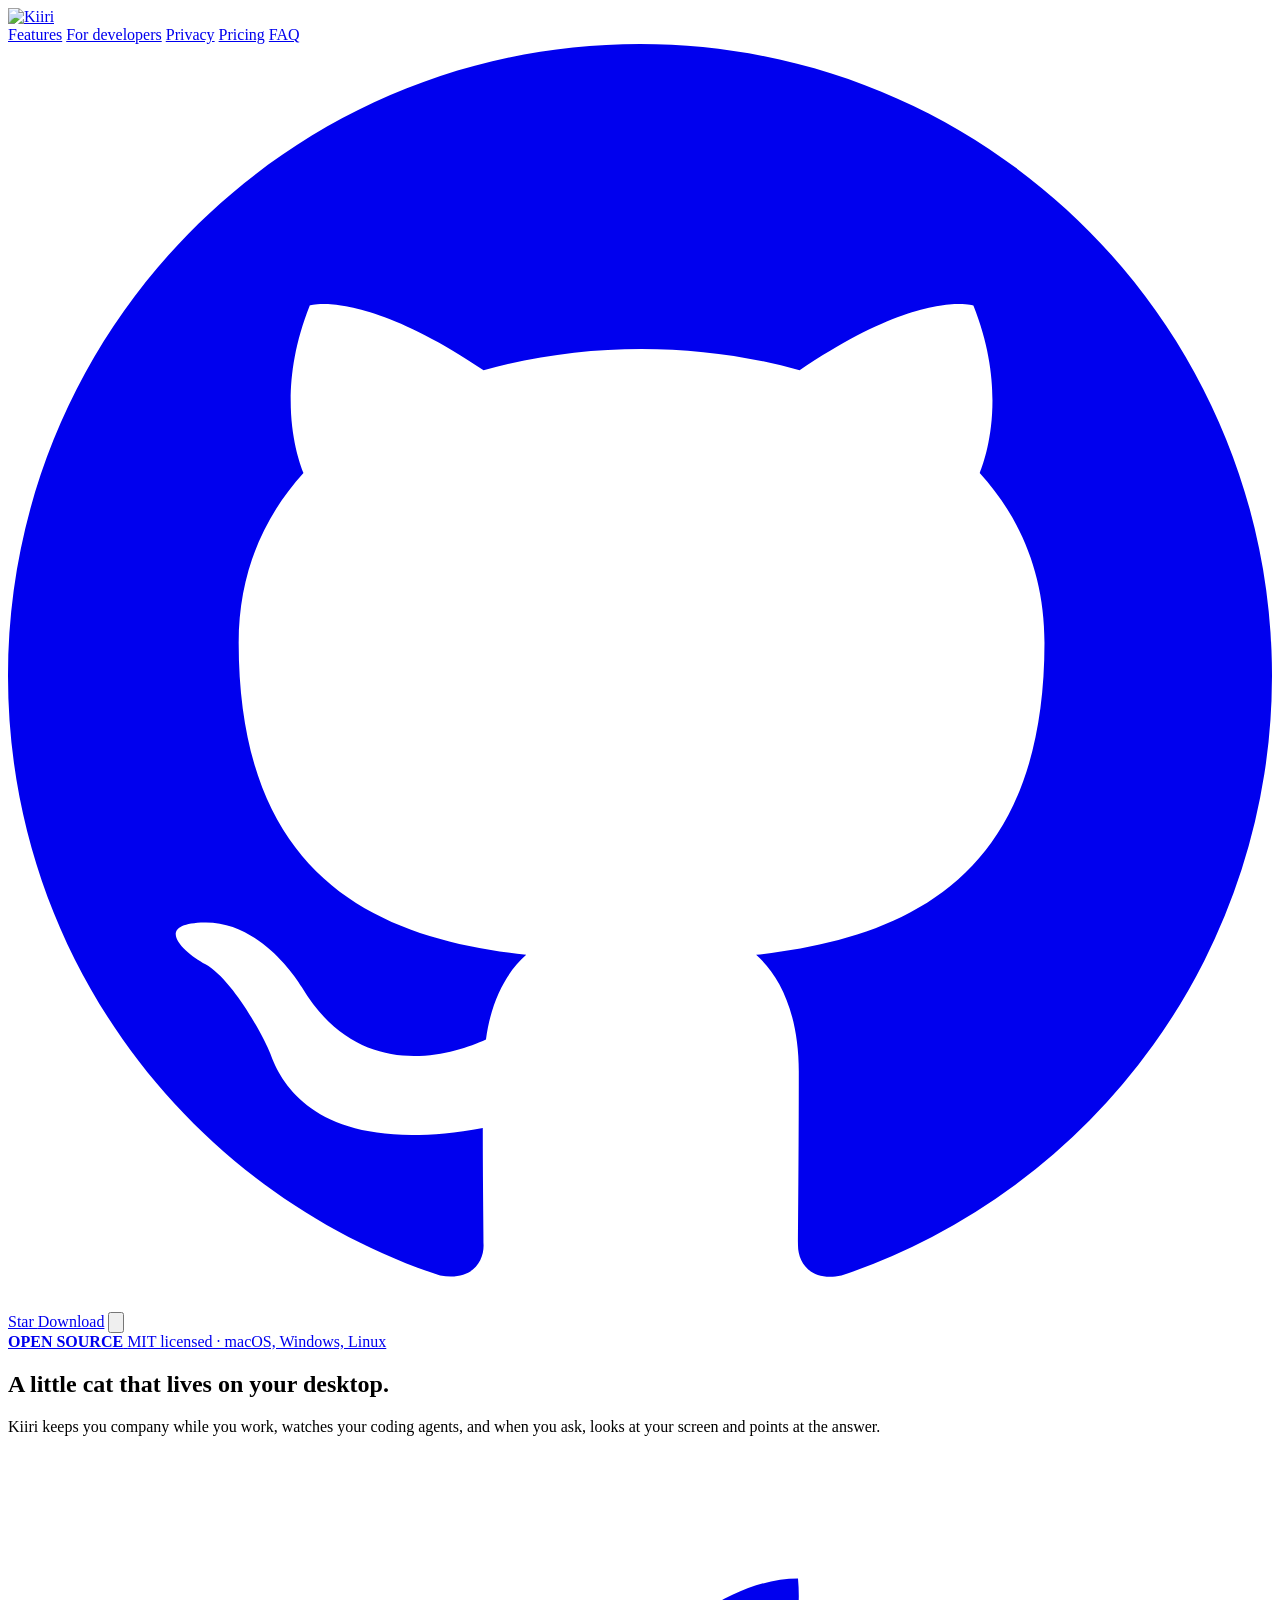
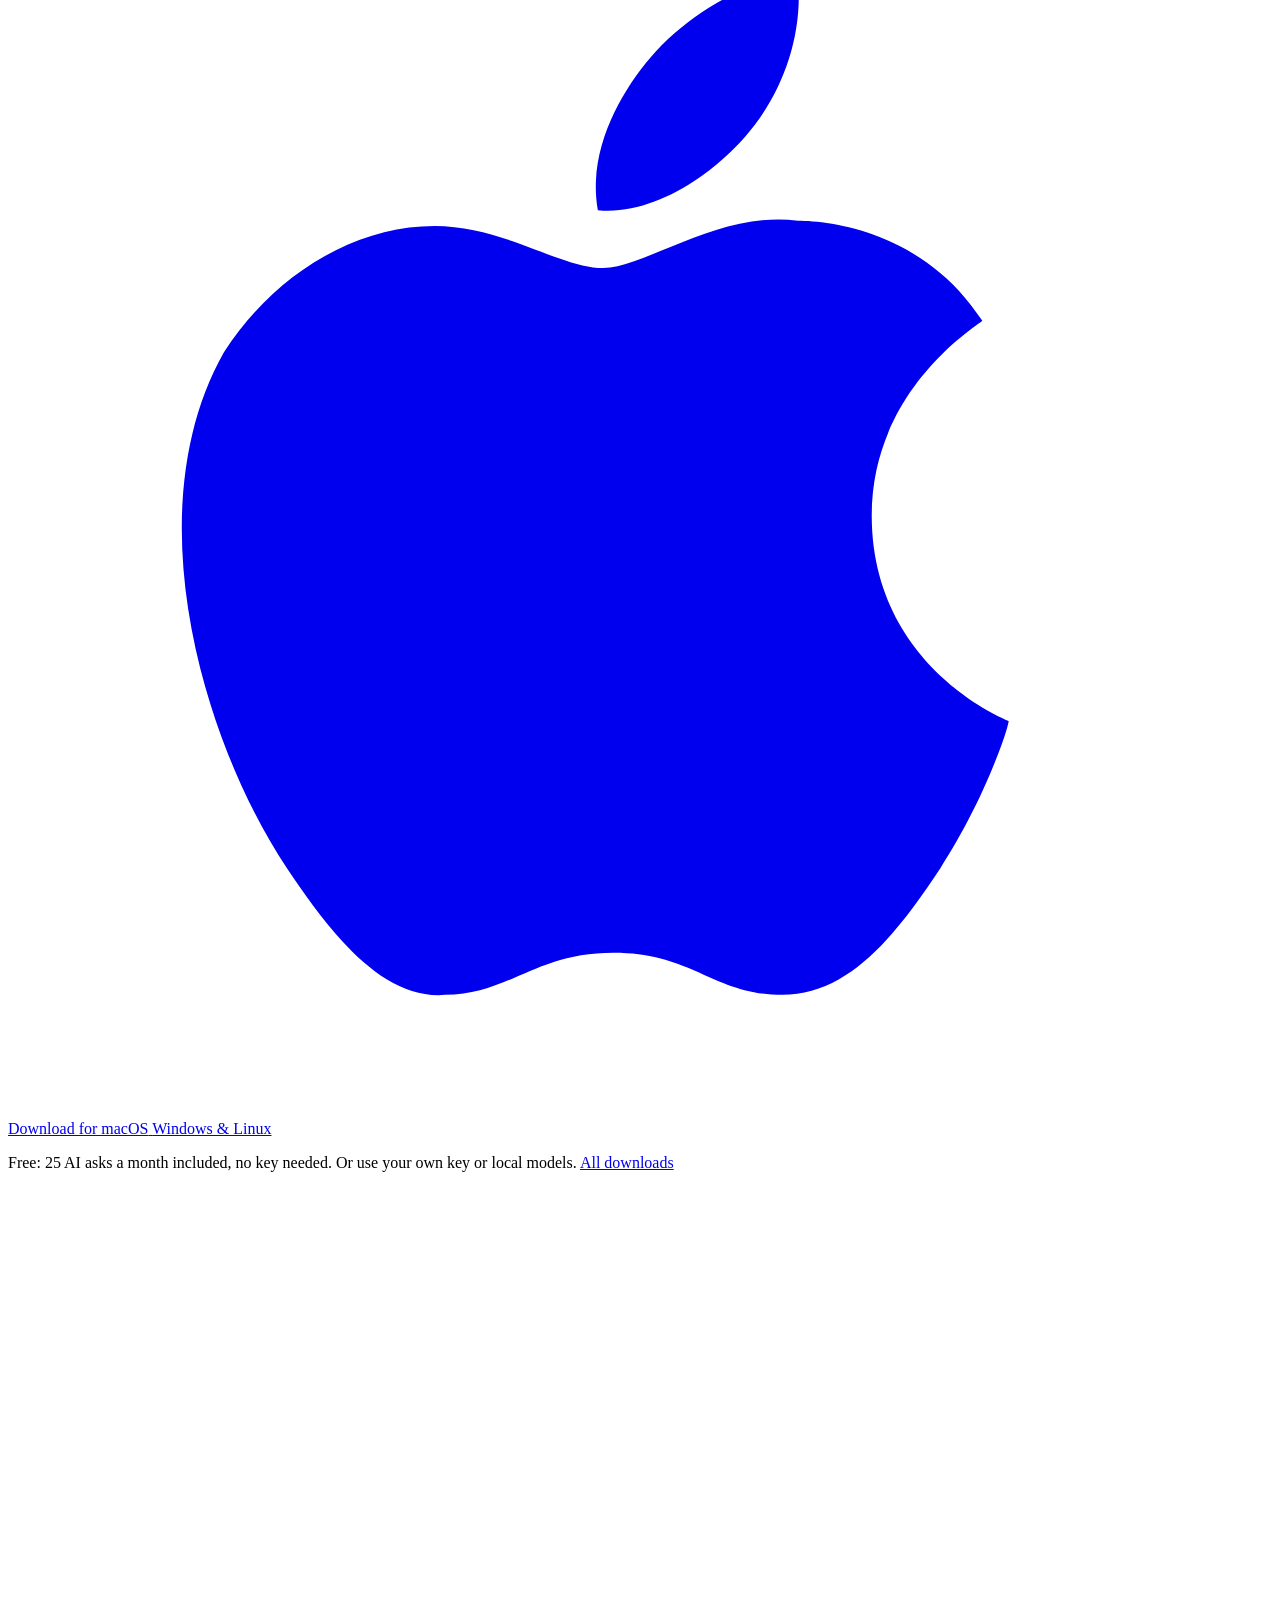
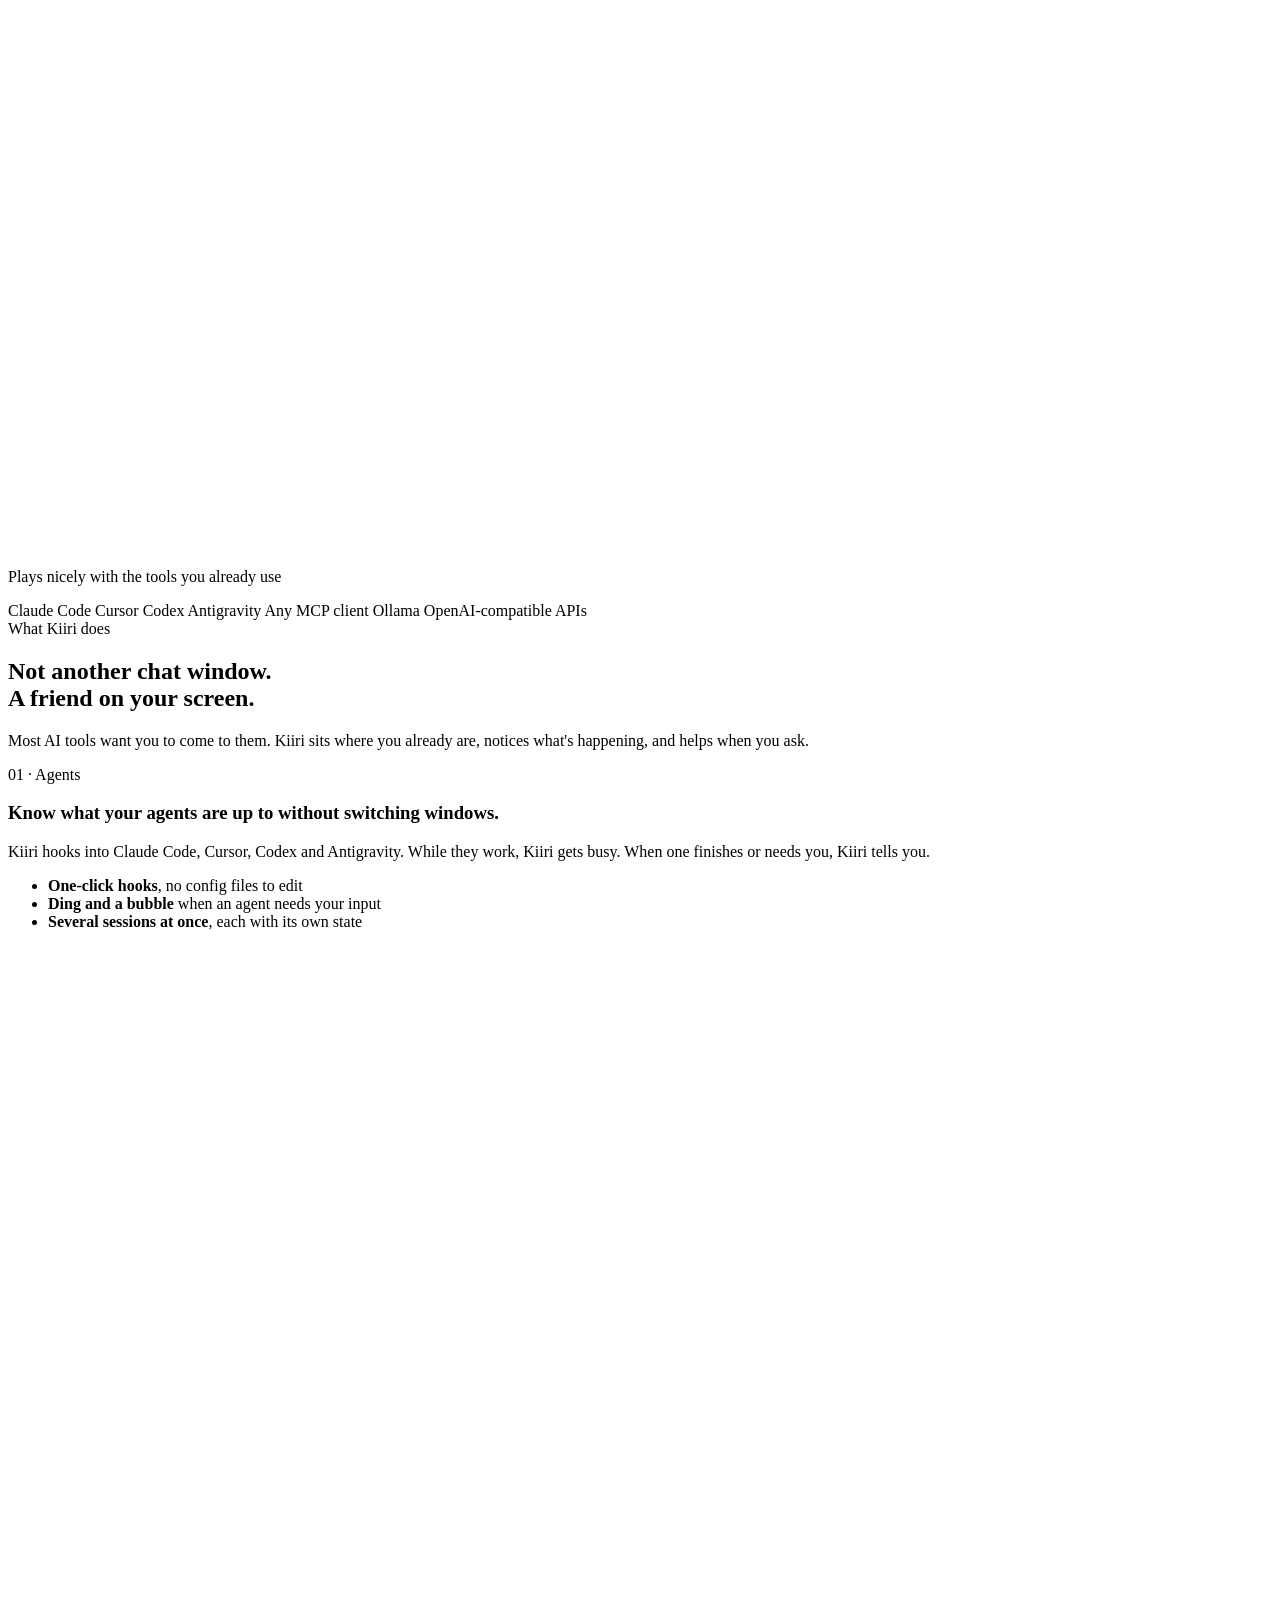
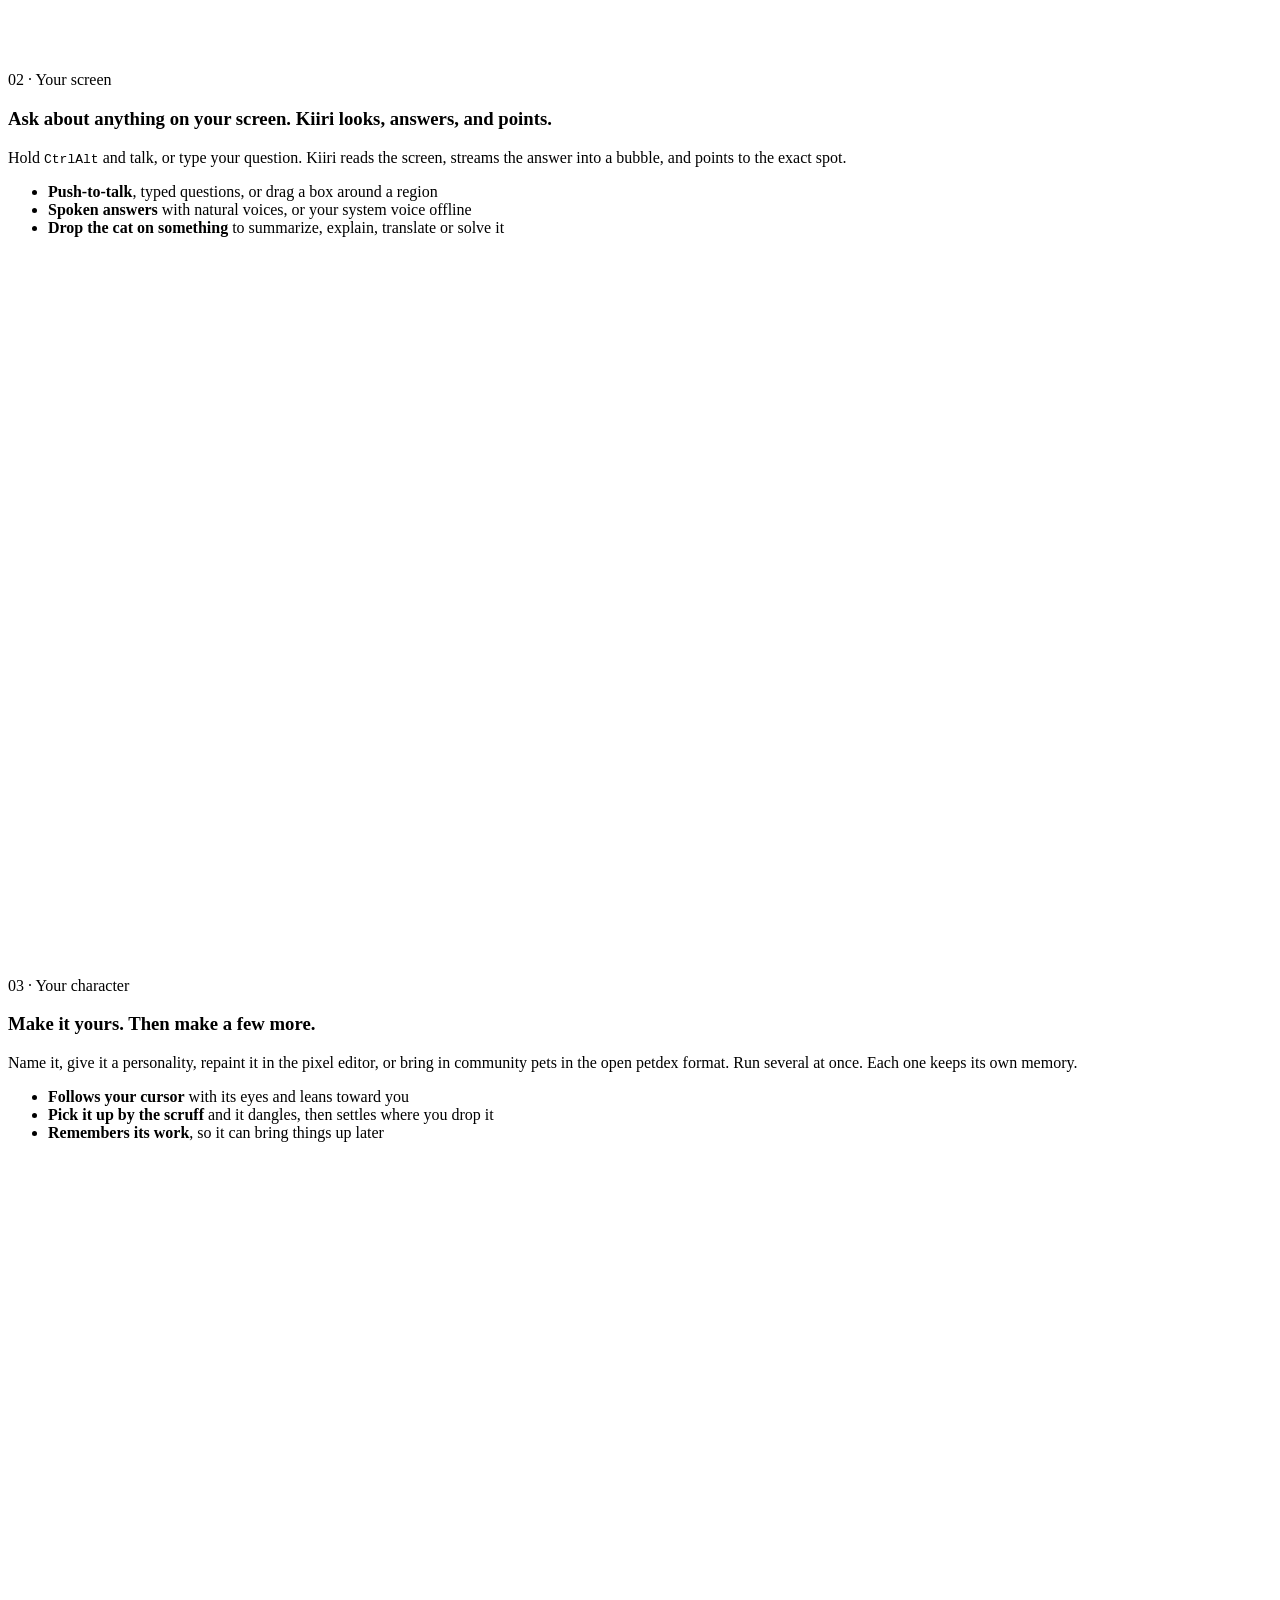
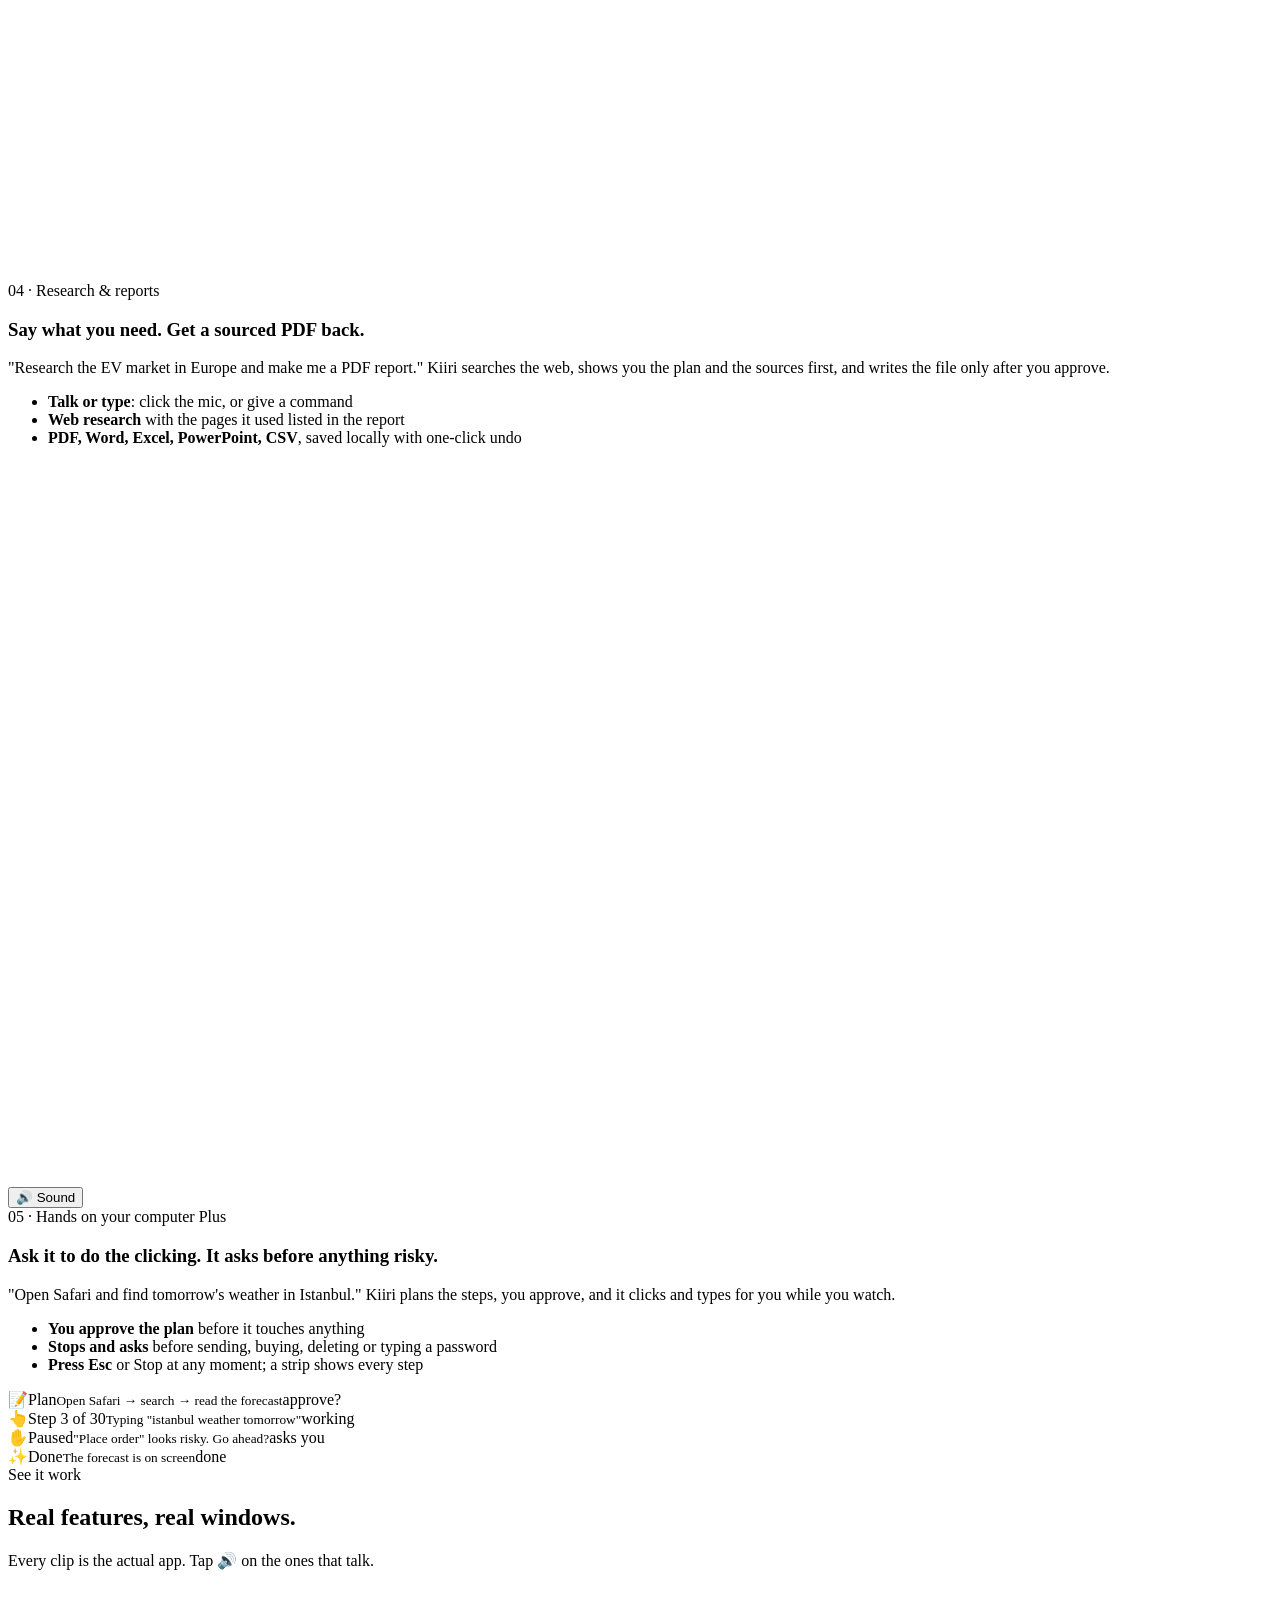
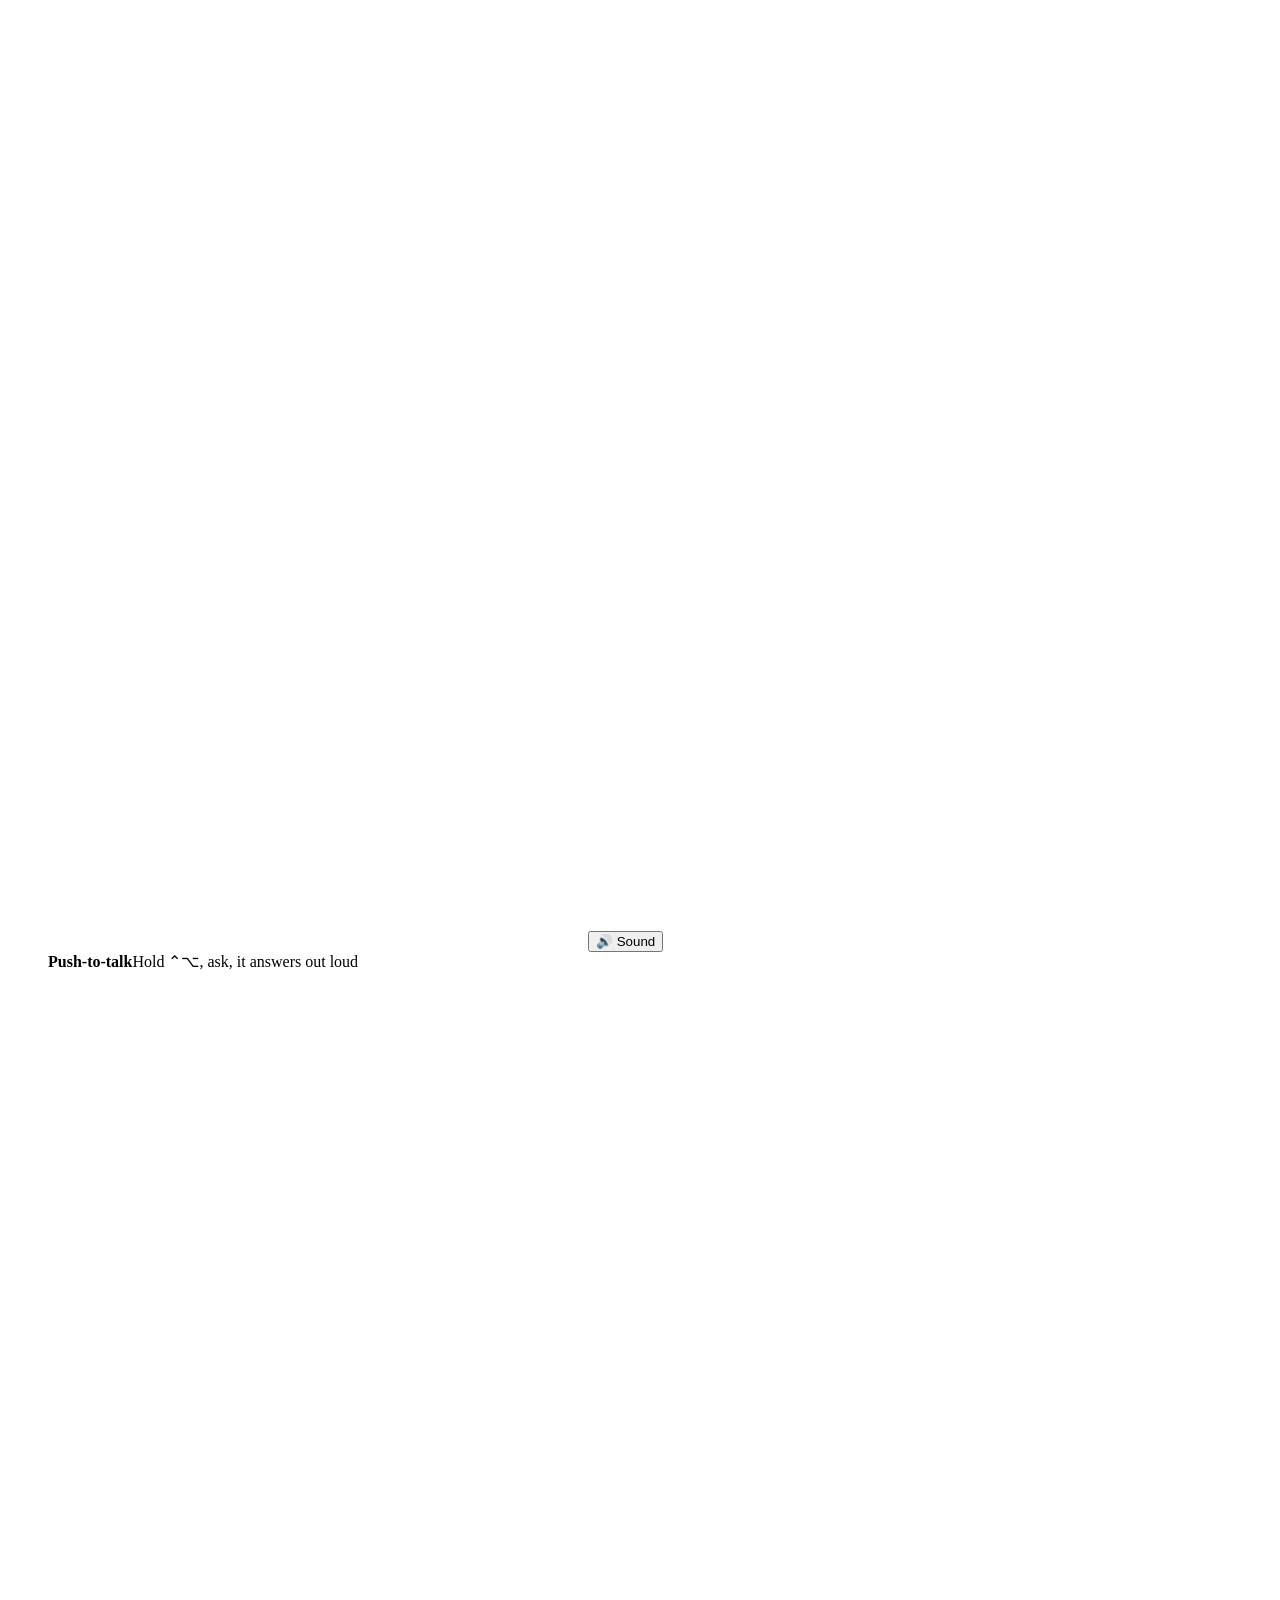
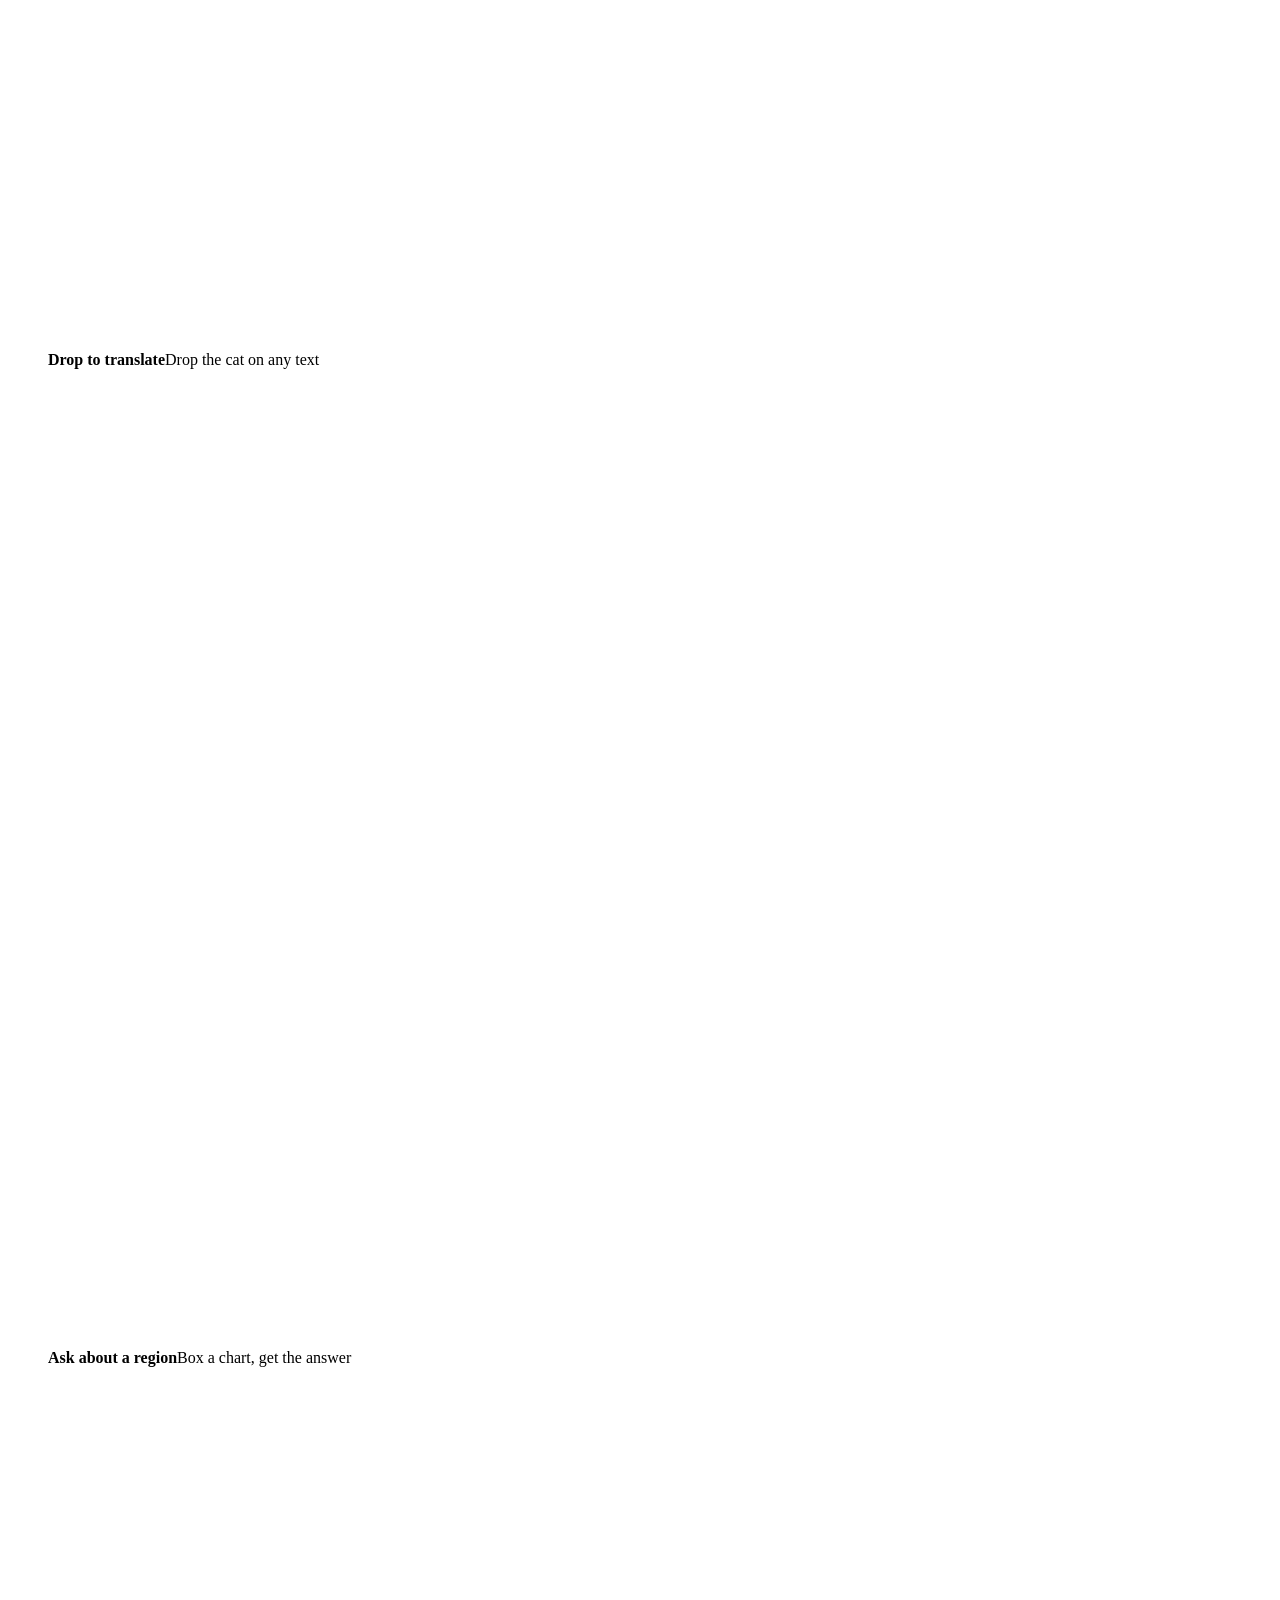
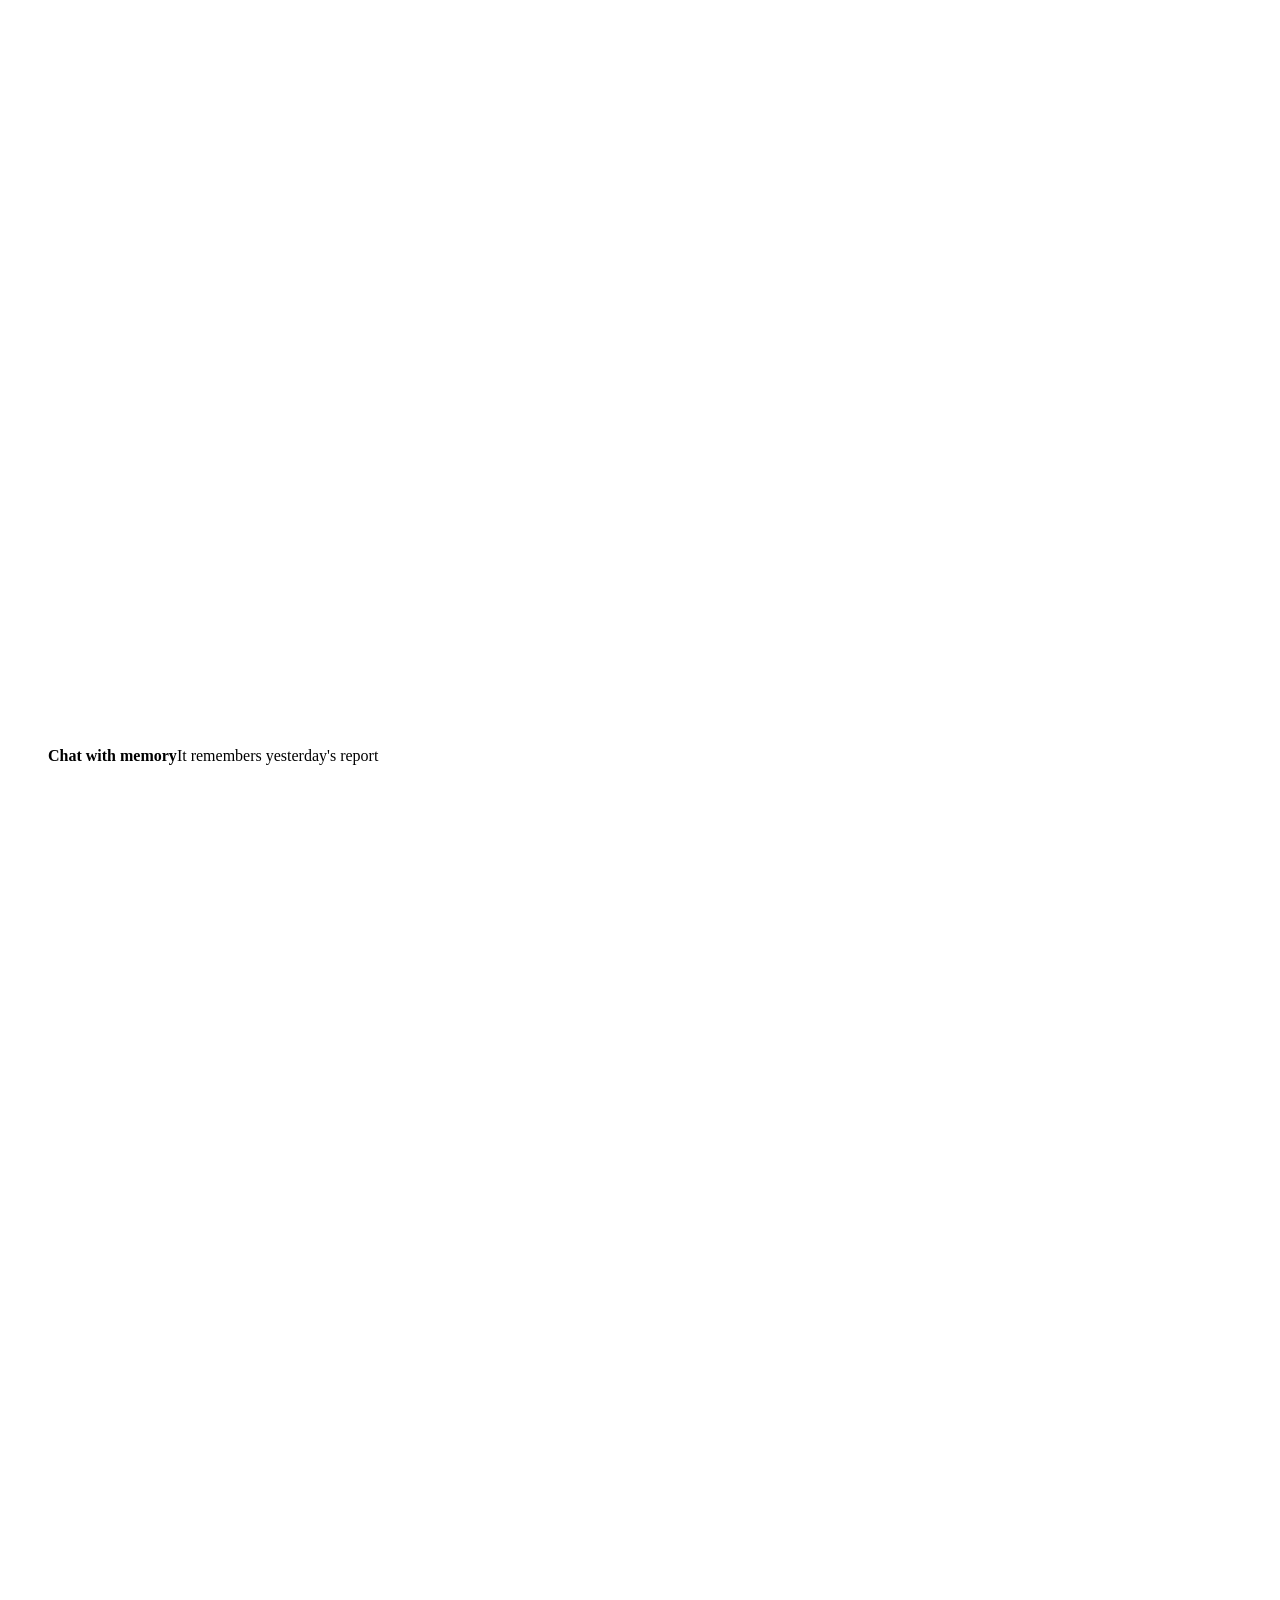
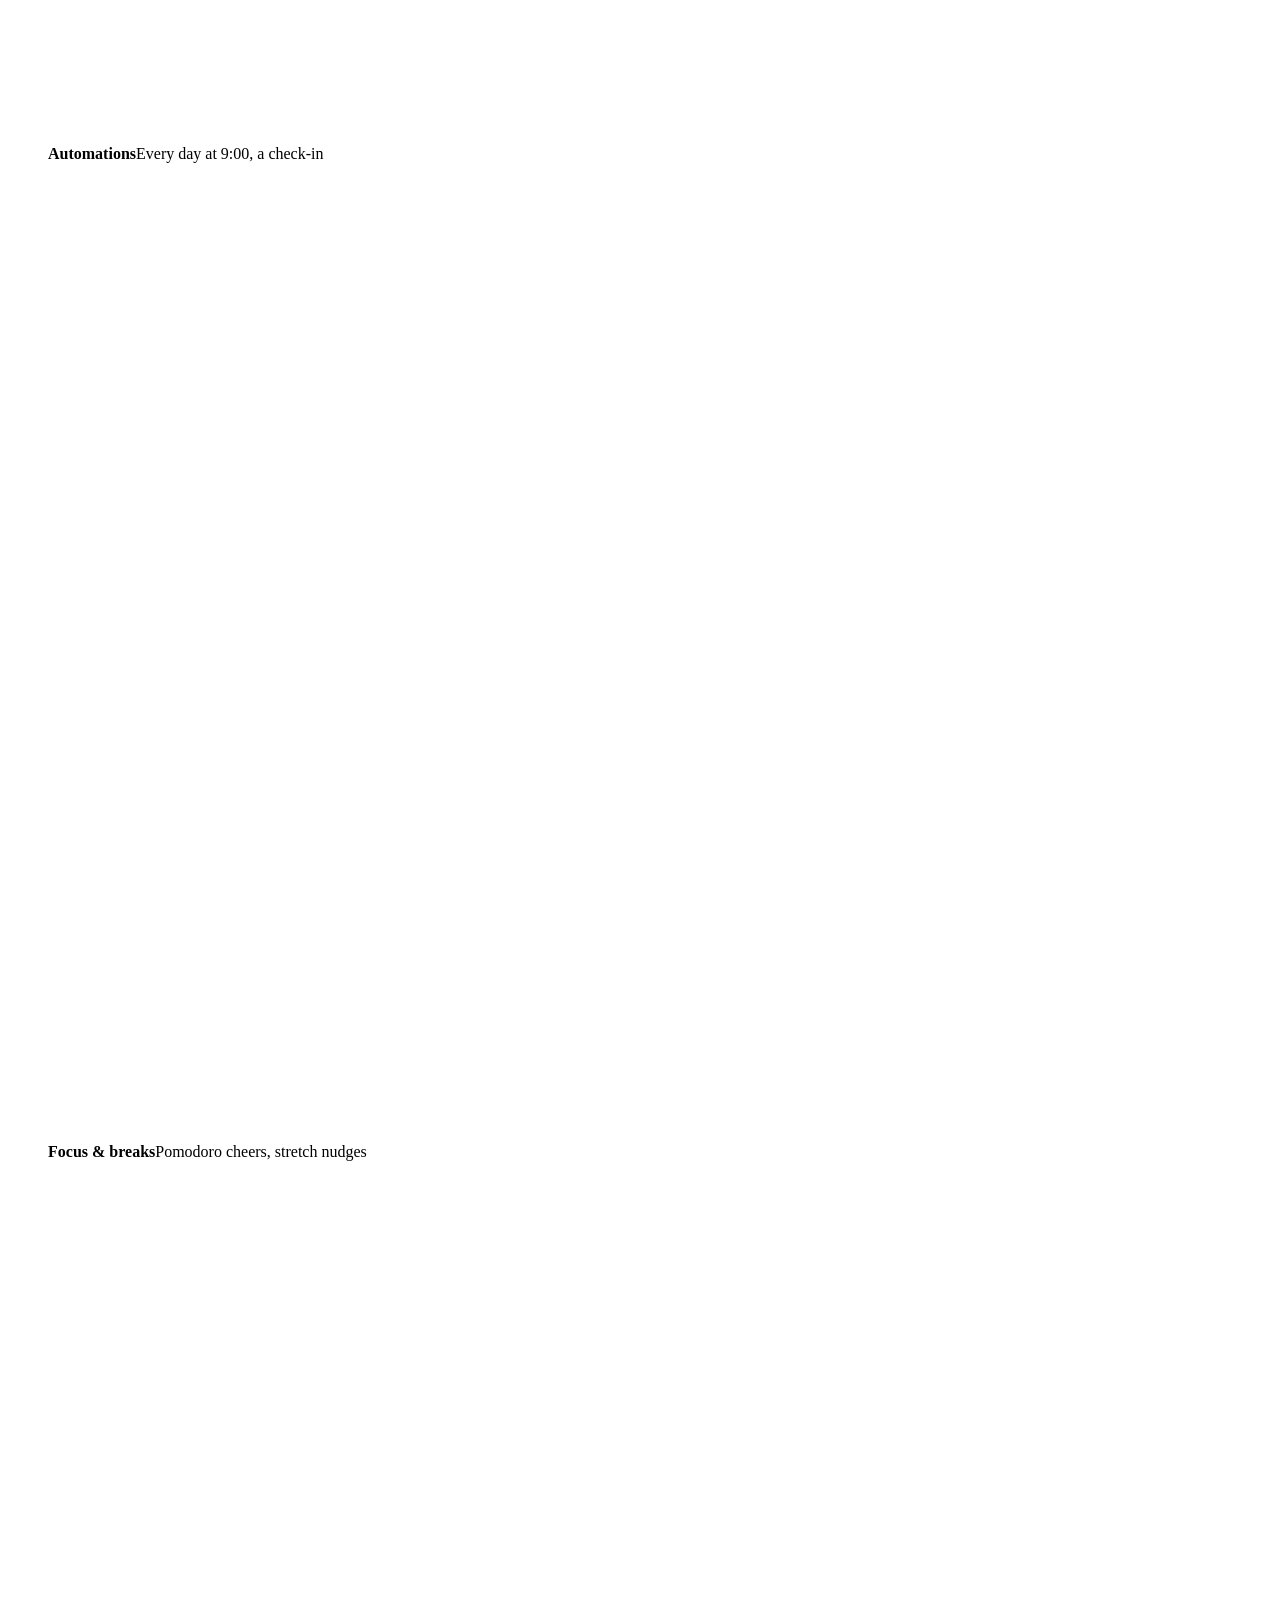
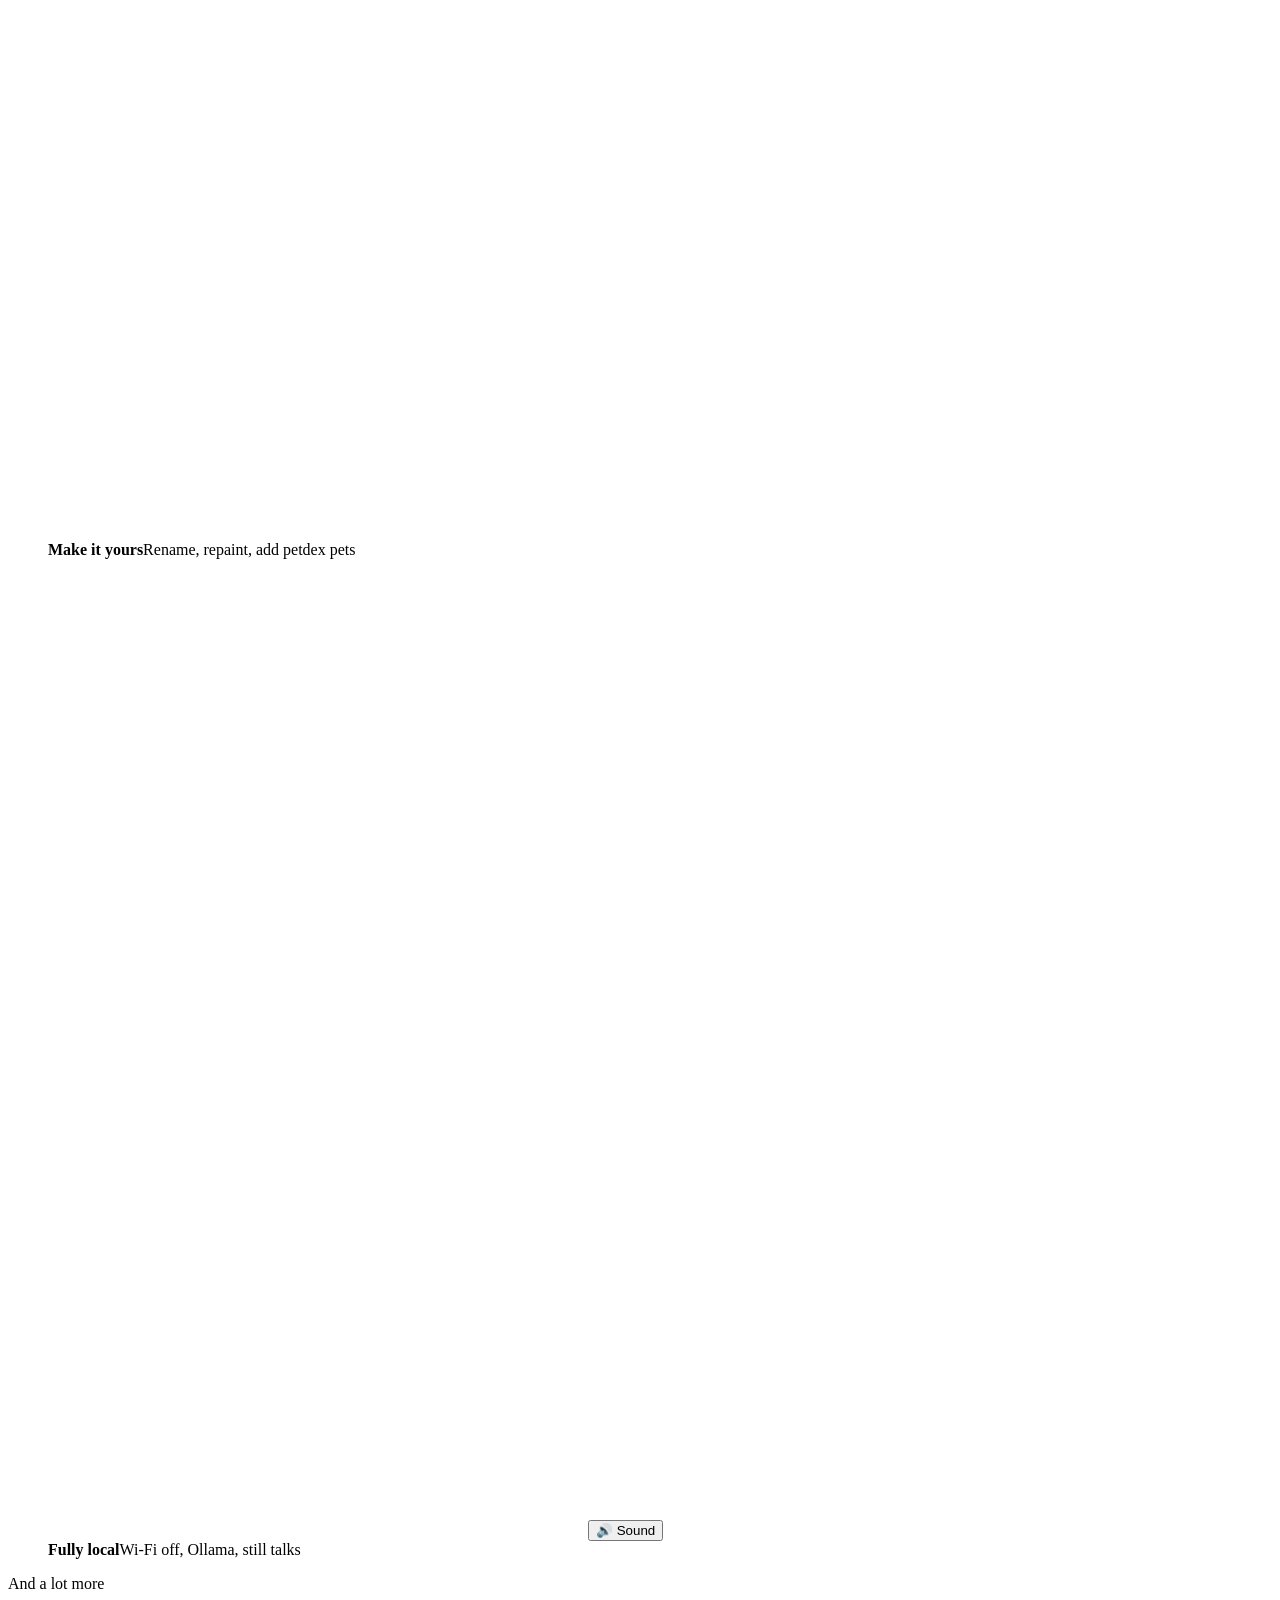
==== site/index.html @ 44ed2ed4 "Landing düzeltmeleri: kesik maskot, boş ikon, galeri, mobil düzen, eskimiş metinler - Final bölüm ve" ====
<!doctype html>
<html lang="en">
<script>document.documentElement.classList.add("js")</script>
<head>
  <meta charset="utf-8">
  <meta name="viewport" content="width=device-width, initial-scale=1">
  <title>Kiiri — a little cat that lives on your desktop</title>
  <meta name="description" content="Kiiri is an open-source desktop companion. It keeps you company, watches your coding agents, sees your screen when you ask, and points at things. Runs fully local if you want.">
  <meta name="theme-color" content="#fffaf1">
  <link rel="canonical" href="https://kiiri.app/">
  <link rel="icon" href="/assets/favicon.svg" type="image/svg+xml">
  <link rel="icon" href="/assets/favicon-32.png" sizes="32x32" type="image/png">
  <link rel="apple-touch-icon" href="/assets/apple-touch-icon.png">
  <meta property="og:type" content="website">
  <meta property="og:url" content="https://kiiri.app/">
  <meta property="og:title" content="Kiiri — a little cat that lives on your desktop">
  <meta property="og:description" content="Keeps you company, watches your coding agents, sees your screen when you ask. Open source. Runs fully local.">
  <meta property="og:image" content="https://kiiri.app/assets/og.png">
  <meta name="twitter:card" content="summary_large_image">
  <meta name="twitter:image" content="https://kiiri.app/assets/og.png">
  <link rel="preconnect" href="https://fonts.googleapis.com">
  <link rel="preconnect" href="https://fonts.gstatic.com" crossorigin>
  <link href="https://fonts.googleapis.com/css2?family=Fredoka:wght@500;600&family=JetBrains+Mono:wght@400;600&family=Nunito:wght@400;600;700;800;900&display=swap" rel="stylesheet">
  <link rel="stylesheet" href="/styles.css?v=6">
  <script type="application/ld+json">
  {"@context":"https://schema.org","@type":"SoftwareApplication","name":"Kiiri","operatingSystem":"macOS, Windows, Linux","applicationCategory":"DesktopEnhancementApplication","offers":{"@type":"Offer","price":"0","priceCurrency":"USD"},"license":"https://opensource.org/licenses/MIT","url":"https://kiiri.app/"}
  </script>
</head>
<body>

<!-- Reusable mascot (outlined, for light backgrounds) -->
<svg width="0" height="0" style="position:absolute" aria-hidden="true">
  <defs>
    <symbol id="kiiri" viewBox="60 40 470 620">
      <g fill="none" stroke-linecap="round"><path stroke="#2A2522" stroke-width="46" d="M372 604c58-6 92-40 86-86-5-38-42-50-62-30"/><path stroke="#FDF6E9" stroke-width="32" d="M372 604c58-6 92-40 86-86-5-38-42-50-62-30"/></g>
      <path fill="#FDF6E9" stroke="#2A2522" stroke-width="7" d="M256 642c-92 0-140-22-140-92 0-78 52-142 140-142s140 64 140 142c0 70-48 92-140 92Z"/>
      <ellipse cx="256" cy="452" rx="98" ry="22" fill="#EADCC4"/>
      <g fill="#FDF6E9" stroke="#2A2522" stroke-width="6"><ellipse cx="208" cy="632" rx="32" ry="18"/><ellipse cx="304" cy="632" rx="32" ry="18"/></g>
      <path fill="#FDF6E9" stroke="#2A2522" stroke-width="7" stroke-linejoin="round" d="M256 438C146 438 84 384 84 302c0-48 18-84 44-108l-9-92c-1-14 13-22 25-15l72 50c13-3 26-4 40-4s27 1 40 4l72-50c12-7 26 1 25 15l-9 92c26 24 44 60 44 108 0 82-62 136-172 136Z"/>
      <path fill="#F2B49B" d="M146 124l52 38c-17 8-30 18-41 30Zm220 0-52 38c17 8 30 18 41 30Z"/>
      <g transform="translate(300 126) rotate(28)"><path fill="#7E9C77" stroke="#2A2522" stroke-width="5" stroke-linejoin="round" d="M0 0C-30-10-40-42-20-66 6-56 20-28 0 0Z"/></g>
      <g fill="#2A2522"><rect x="190" y="262" width="26" height="62" rx="13"/><rect x="296" y="262" width="26" height="62" rx="13"/><circle cx="203" cy="232" r="11"/><circle cx="309" cy="232" r="11"/></g>
      <path fill="none" stroke="#2A2522" stroke-width="9" stroke-linecap="round" stroke-linejoin="round" d="M234 352q11 12 22 0q11 12 22 0"/>
      <g fill="#E2673F" opacity=".4"><ellipse cx="160" cy="344" rx="26" ry="15"/><ellipse cx="352" cy="344" rx="26" ry="15"/></g>
    </symbol>
  </defs>
</svg>

<header class="nav" id="nav">
  <div class="wrap">
    <a class="brand" href="/" aria-label="Kiiri home"><img src="/assets/lockup.svg" alt="Kiiri" width="88" height="36"></a>
    <nav class="nav-links" aria-label="Primary">
      <a href="#features">Features</a>
      <a href="#agents">For developers</a>
      <a href="#privacy">Privacy</a>
      <a href="#pricing">Pricing</a>
      <a href="#faq">FAQ</a>
    </nav>
    <div class="nav-cta">
      <a class="gh-pill" href="https://github.com/kiiri-app" data-gh>
        <svg viewBox="0 0 16 16" aria-hidden="true"><path fill="currentColor" d="M8 0C3.58 0 0 3.58 0 8c0 3.54 2.29 6.53 5.47 7.59.4.07.55-.17.55-.38 0-.19-.01-.82-.01-1.49-2.01.37-2.53-.49-2.69-.94-.09-.23-.48-.94-.82-1.13-.28-.15-.68-.52-.01-.53.63-.01 1.08.58 1.23.82.72 1.21 1.87.87 2.33.66.07-.52.28-.87.51-1.07-1.78-.2-3.64-.89-3.64-3.95 0-.87.31-1.59.82-2.15-.08-.2-.36-1.02.08-2.12 0 0 .67-.21 2.2.82.64-.18 1.32-.27 2-.27.68 0 1.36.09 2 .27 1.53-1.04 2.2-.82 2.2-.82.44 1.1.16 1.92.08 2.12.51.56.82 1.27.82 2.15 0 3.07-1.87 3.75-3.65 3.95.29.25.54.73.54 1.48 0 1.07-.01 1.93-.01 2.2 0 .21.15.46.55.38A8.013 8.013 0 0016 8c0-4.42-3.58-8-8-8z"/></svg>
        Star <span class="stars" data-stars></span>
      </a>
      <a class="btn small" href="#download" data-dl>Download</a>
      <button class="menu-btn" aria-label="Menu" aria-expanded="false" data-menu><svg viewBox="0 0 24 24"><path fill="none" stroke="currentColor" stroke-width="2.4" stroke-linecap="round" d="M4 7h16M4 12h16M4 17h16"/></svg></button>
    </div>
  </div>
</header>

<main>
  <!-- HERO -->
  <section class="hero" id="download">
    <div class="wrap hero-grid">
      <div>
        <a class="badge" href="https://github.com/kiiri-app"><b>OPEN SOURCE</b> <span>MIT licensed · macOS, Windows, Linux</span></a>
        <h1>A little cat that lives on <span class="hl">your desktop.</span></h1>
        <p class="lede">Kiiri keeps you company while you work, watches your coding agents, and when you ask, looks at your screen and points at the answer.</p>
        <div class="hero-ctas">
          <a class="btn terra" href="https://github.com/kiiri-app/kiiri-releases/releases/latest" data-dl-primary>
            <svg viewBox="0 0 24 24" aria-hidden="true"><path fill="currentColor" d="M16.4 12.6c0-2.4 2-3.6 2.1-3.7-1.1-1.7-2.9-1.9-3.5-1.9-1.5-.2-2.9.9-3.7.9-.8 0-1.9-.8-3.2-.8-1.6 0-3.1 1-4 2.4-1.7 3-.4 7.4 1.2 9.8.8 1.2 1.8 2.5 3 2.4 1.2 0 1.7-.8 3.2-.8s1.9.8 3.2.8c1.3 0 2.2-1.2 3-2.4.9-1.4 1.3-2.7 1.3-2.8 0 0-2.6-1-2.6-3.9ZM14 5.4c.7-.8 1.1-1.9 1-3-1 0-2.1.7-2.8 1.5-.6.7-1.2 1.8-1 2.9 1 .1 2.1-.6 2.8-1.4Z"/></svg>
            <span data-dl-label>Download for macOS</span>
          </a>
          <a class="btn ghost" href="#platforms" data-other>Windows &amp; Linux</a>
        </div>
        <p class="hero-meta" id="platforms">
          <span>Free: 25 AI asks a month included, no key needed. Or use your own key or local models.</span>
          <a href="https://github.com/kiiri-app/kiiri-releases/releases/latest">All downloads</a>
        </p>
      </div>

      <div class="stage stage-video">
        <video class="hero-video" autoplay muted loop playsinline preload="auto" poster="/assets/video/hero-poster.jpg?v=2" width="1080" height="960" aria-label="Kiiri the cat takes notes while Claude Code works, then cheers when the task is done" data-hero-video>
          <source src="/assets/video/hero-loop.webm?v=2" type="video/webm">
          <source src="/assets/video/hero-loop.mp4?v=2" type="video/mp4">
        </video>
      </div>
    </div>
  </section>

  <!-- WORKS WITH -->
  <div class="works">
    <div class="wrap">
      <p>Plays nicely with the tools you already use</p>
      <div class="chips">
        <span class="chip"><i></i>Claude Code</span>
        <span class="chip"><i></i>Cursor</span>
        <span class="chip"><i></i>Codex</span>
        <span class="chip"><i></i>Antigravity</span>
        <span class="chip"><i></i>Any MCP client</span>
        <span class="chip"><i></i>Ollama</span>
        <span class="chip"><i></i>OpenAI-compatible APIs</span>
      </div>
    </div>
  </div>

  <!-- FEATURES -->
  <section id="features">
    <div class="wrap">
      <div class="sec-head center reveal">
        <span class="eyebrow">What Kiiri does</span>
        <h2>Not another chat window.<br>A friend on your screen.</h2>
        <p class="lede">Most AI tools want you to come to them. Kiiri sits where you already are, notices what's happening, and helps when you ask.</p>
      </div>

      <div class="feature reveal">
        <div class="f-copy">
          <span class="eyebrow">01 · Agents</span>
          <h3>Know what your agents are up to without switching windows.</h3>
          <p class="lede">Kiiri hooks into Claude Code, Cursor, Codex and Antigravity. While they work, Kiiri gets busy. When one finishes or needs you, Kiiri tells you.</p>
          <ul>
            <li><span><b>One-click hooks</b>, no config files to edit</span></li>
            <li><span><b>Ding and a bubble</b> when an agent needs your input</span></li>
            <li><span><b>Several sessions at once</b>, each with its own state</span></li>
          </ul>
        </div>
        <div class="f-art butter has-video">
          <video class="f-video" muted loop playsinline preload="none" poster="/assets/video/duo-poster.jpg" width="1280" height="720" aria-label="Kiri and Tori take notes while two coding agents work, then cheer when they finish" data-autoplay><source src="/assets/video/duo.webm" type="video/webm"><source src="/assets/video/duo.mp4" type="video/mp4"></video>
        </div>
      </div>

      <div class="feature flip reveal">
        <div class="f-copy">
          <span class="eyebrow">02 · Your screen</span>
          <h3>Ask about anything on your screen. Kiiri looks, answers, and points.</h3>
          <p class="lede">Hold <span class="kbd"><kbd>Ctrl</kbd><kbd>Alt</kbd></span> and talk, or type your question. Kiiri reads the screen, streams the answer into a bubble, and points to the exact spot.</p>
          <ul>
            <li><span><b>Push-to-talk</b>, typed questions, or drag a box around a region</span></li>
            <li><span><b>Spoken answers</b> with natural voices, or your system voice offline</span></li>
            <li><span><b>Drop the cat on something</b> to summarize, explain, translate or solve it</span></li>
          </ul>
        </div>
        <div class="f-art sage has-video">
          <video class="f-video" muted loop playsinline preload="none" poster="/assets/video/ask-poster.jpg" width="1280" height="720" aria-label="Asking the cat where the Export as PDF button is; it answers in a bubble and points at the button" data-autoplay><source src="/assets/video/ask.webm" type="video/webm"><source src="/assets/video/ask.mp4" type="video/mp4"></video>
        </div>
      </div>

      <div class="feature reveal">
        <div class="f-copy">
          <span class="eyebrow">03 · Your character</span>
          <h3>Make it yours. Then make a few more.</h3>
          <p class="lede">Name it, give it a personality, repaint it in the pixel editor, or bring in community pets in the open petdex format. Run several at once. Each one keeps its own memory.</p>
          <ul>
            <li><span><b>Follows your cursor</b> with its eyes and leans toward you</span></li>
            <li><span><b>Pick it up by the scruff</b> and it dangles, then settles where you drop it</span></li>
            <li><span><b>Remembers its work</b>, so it can bring things up later</span></li>
          </ul>
        </div>
        <div class="f-art terra has-video">
          <video class="f-video" muted loop playsinline preload="none" poster="/assets/video/drag-poster.jpg" width="1280" height="720" aria-label="Picking the cat up by the scruff: it dangles and swings, then settles where it is dropped" data-autoplay><source src="/assets/video/drag.webm" type="video/webm"><source src="/assets/video/drag.mp4" type="video/mp4"></video>
        </div>
      </div>

      <div class="feature flip reveal">
        <div class="f-copy">
          <span class="eyebrow">04 · Research &amp; reports</span>
          <h3>Say what you need. Get a sourced PDF back.</h3>
          <p class="lede">"Research the EV market in Europe and make me a PDF report." Kiiri searches the web, shows you the plan and the sources first, and writes the file only after you approve.</p>
          <ul>
            <li><span><b>Talk or type</b>: click the mic, or give a command</span></li>
            <li><span><b>Web research</b> with the pages it used listed in the report</span></li>
            <li><span><b>PDF, Word, Excel, PowerPoint, CSV</b>, saved locally with one-click undo</span></li>
          </ul>
        </div>
        <div class="f-art mist has-video">
          <video class="f-video" muted loop playsinline preload="none" poster="/assets/video/voice-report-poster.jpg" width="1280" height="720" aria-label="Speaking a research request to the cat; it lists six web sources, then writes a PDF report after approval" data-autoplay><source src="/assets/video/voice-report.webm" type="video/webm"><source src="/assets/video/voice-report.mp4" type="video/mp4"></video><button type="button" class="snd" data-sound aria-label="Turn sound on">🔊 Sound</button>
        </div>
      </div>

      <div class="feature reveal">
        <div class="f-copy">
          <span class="eyebrow">05 · Hands on your computer <span class="tag-plus">Plus</span></span>
          <h3>Ask it to do the clicking. It asks before anything risky.</h3>
          <p class="lede">"Open Safari and find tomorrow's weather in Istanbul." Kiiri plans the steps, you approve, and it clicks and types for you while you watch.</p>
          <ul>
            <li><span><b>You approve the plan</b> before it touches anything</span></li>
            <li><span><b>Stops and asks</b> before sending, buying, deleting or typing a password</span></li>
            <li><span><b>Press Esc</b> or Stop at any moment; a strip shows every step</span></li>
          </ul>
        </div>
        <div class="f-art butter">
          <div class="states">
            <div class="state s-think"><span class="dot">📝</span><span>Plan<small>Open Safari → search → read the forecast</small></span><span class="pill">approve?</span></div>
            <div class="state s-work"><span class="dot">👆</span><span>Step 3 of 30<small>Typing "istanbul weather tomorrow"</small></span><span class="pill">working</span></div>
            <div class="state s-need"><span class="dot">✋</span><span>Paused<small>"Place order" looks risky. Go ahead?</small></span><span class="pill">asks you</span></div>
            <div class="state s-done"><span class="dot">✨</span><span>Done<small>The forecast is on screen</small></span><span class="pill">done</span></div>
          </div>
        </div>
      </div>
    </div>
  </section>

  <!-- GALLERY -->
  <section class="gallery-sec" style="padding-top:0">
    <div class="wrap">
      <div class="sec-head reveal">
        <span class="eyebrow">See it work</span>
        <h2>Real features, real windows.</h2>
        <p class="lede">Every clip is the actual app. Tap 🔊 on the ones that talk.</p>
      </div>
      <div class="gallery reveal" role="list">
        <figure class="g-card" role="listitem">
          <div class="g-media"><video class="f-video" muted loop playsinline preload="none" poster="/assets/video/g-ptt-voice-poster.jpg" width="540" height="960" aria-label="Push-to-talk: Hold ⌃⌥, ask, it answers out loud" data-autoplay><source src="/assets/video/g-ptt-voice.webm" type="video/webm"><source src="/assets/video/g-ptt-voice.mp4" type="video/mp4"></video><button type="button" class="snd" data-sound aria-label="Turn sound on">🔊 Sound</button></div>
          <figcaption><b>Push-to-talk</b><span>Hold ⌃⌥, ask, it answers out loud</span></figcaption>
        </figure>
        <figure class="g-card" role="listitem">
          <div class="g-media"><video class="f-video" muted loop playsinline preload="none" poster="/assets/video/g-drop-file-poster.jpg" width="540" height="960" aria-label="Drop to translate: Drop the cat on any text" data-autoplay><source src="/assets/video/g-drop-file.webm" type="video/webm"><source src="/assets/video/g-drop-file.mp4" type="video/mp4"></video></div>
          <figcaption><b>Drop to translate</b><span>Drop the cat on any text</span></figcaption>
        </figure>
        <figure class="g-card" role="listitem">
          <div class="g-media"><video class="f-video" muted loop playsinline preload="none" poster="/assets/video/g-region-ask-poster.jpg" width="540" height="960" aria-label="Ask about a region: Box a chart, get the answer" data-autoplay><source src="/assets/video/g-region-ask.webm" type="video/webm"><source src="/assets/video/g-region-ask.mp4" type="video/mp4"></video></div>
          <figcaption><b>Ask about a region</b><span>Box a chart, get the answer</span></figcaption>
        </figure>
        <figure class="g-card" role="listitem">
          <div class="g-media"><video class="f-video" muted loop playsinline preload="none" poster="/assets/video/g-chat-poster.jpg" width="540" height="960" aria-label="Chat with memory: It remembers yesterday's report" data-autoplay><source src="/assets/video/g-chat.webm" type="video/webm"><source src="/assets/video/g-chat.mp4" type="video/mp4"></video></div>
          <figcaption><b>Chat with memory</b><span>It remembers yesterday's report</span></figcaption>
        </figure>
        <figure class="g-card" role="listitem">
          <div class="g-media"><video class="f-video" muted loop playsinline preload="none" poster="/assets/video/g-automations-poster.jpg" width="540" height="960" aria-label="Automations: Every day at 9:00, a check-in" data-autoplay><source src="/assets/video/g-automations.webm" type="video/webm"><source src="/assets/video/g-automations.mp4" type="video/mp4"></video></div>
          <figcaption><b>Automations</b><span>Every day at 9:00, a check-in</span></figcaption>
        </figure>
        <figure class="g-card" role="listitem">
          <div class="g-media"><video class="f-video" muted loop playsinline preload="none" poster="/assets/video/g-cozy-poster.jpg" width="540" height="960" aria-label="Focus and breaks: Pomodoro cheers, stretch nudges" data-autoplay><source src="/assets/video/g-cozy.webm" type="video/webm"><source src="/assets/video/g-cozy.mp4" type="video/mp4"></video></div>
          <figcaption><b>Focus &amp; breaks</b><span>Pomodoro cheers, stretch nudges</span></figcaption>
        </figure>
        <figure class="g-card" role="listitem">
          <div class="g-media"><video class="f-video" muted loop playsinline preload="none" poster="/assets/video/g-make-it-yours-poster.jpg" width="540" height="960" aria-label="Make it yours: Rename, repaint, add petdex pets" data-autoplay><source src="/assets/video/g-make-it-yours.webm" type="video/webm"><source src="/assets/video/g-make-it-yours.mp4" type="video/mp4"></video></div>
          <figcaption><b>Make it yours</b><span>Rename, repaint, add petdex pets</span></figcaption>
        </figure>
        <figure class="g-card" role="listitem">
          <div class="g-media"><video class="f-video" muted loop playsinline preload="none" poster="/assets/video/g-local-poster.jpg" width="540" height="960" aria-label="Fully local: Wi-Fi off, Ollama, still talks" data-autoplay><source src="/assets/video/g-local.webm" type="video/webm"><source src="/assets/video/g-local.mp4" type="video/mp4"></video><button type="button" class="snd" data-sound aria-label="Turn sound on">🔊 Sound</button></div>
          <figcaption><b>Fully local</b><span>Wi-Fi off, Ollama, still talks</span></figcaption>
        </figure>
      </div>
    </div>
  </section>

  <!-- GRID -->
  <section style="padding-top:0">
    <div class="wrap">
      <div class="sec-head reveal">
        <span class="eyebrow">And a lot more</span>
        <h2>Small things that add up.</h2>
      </div>
      <div class="grid reveal">
        <div class="tile"><div class="ic">🍅</div><h3>Pomodoro</h3><p>Focus timers with a cheer from Kiiri when you finish.</p></div>
        <div class="tile"><div class="ic">🧘</div><h3>Stretch &amp; water</h3><p>Gentle reminders that respect your focus time.</p></div>
        <div class="tile"><div class="ic">💬</div><h3>Chat</h3><p>A real back-and-forth conversation that streams as it types.</p></div>
        <div class="tile"><div class="ic">🧠</div><h3>Memory</h3><p>Each character remembers what it did, and you can edit it.</p></div>
        <div class="tile"><div class="ic">📄</div><h3>Makes files</h3><p>PDF reports, slides, docs, spreadsheets and CSVs. Approve, save, undo.</p></div>
        <div class="tile"><div class="ic">⏰</div><h3>Automations</h3><p>"Every day at 9, look at my screen and tell me what I left unfinished."</p></div>
        <div class="tile"><div class="ic">🎯</div><h3>Profiles</h3><p>Local, fast or best quality. Switch with one click.</p></div>
        <div class="tile"><div class="ic">🌍</div><h3>4 languages</h3><p>English, Türkçe, 日本語 and 한국어. The cat doesn't mind.</p></div>
      </div>
    </div>
  </section>

  <!-- DEV / MCP -->
  <section id="agents" style="padding-top:0">
    <div class="wrap">
      <div class="dev reveal">
        <div>
          <span class="eyebrow">For developers</span>
          <h2>Your agents can drive it, too.</h2>
          <p class="lede">Kiiri ships a local MCP server. Any agent can make it talk, point at the screen, react, or ask it what's on screen. Everything runs locally and needs a token. Secrets and file paths are stripped before anything appears in a bubble.</p>
          <div class="tools">
            <div class="tool"><code>kiri_say</code> show a bubble and optionally speak it</div>
            <div class="tool"><code>kiri_point</code> point at a spot on the screen</div>
            <div class="tool"><code>kiri_react</code> working, thinking, done, needs-you</div>
            <div class="tool"><code>kiri_ask_screen</code> ask about the screen and get text + coordinates</div>
            <div class="tool"><code>kiri_status</code> what Kiiri is doing right now</div>
          </div>
        </div>
        <div class="dev-media">
          <video class="f-video" muted loop playsinline preload="none" poster="/assets/video/mcp-poster.jpg" width="1280" height="720" aria-label="A coding agent finishes the tests and makes the cat announce that all 128 tests passed" data-autoplay><source src="/assets/video/mcp.webm" type="video/webm"><source src="/assets/video/mcp.mp4" type="video/mp4"></video>
        <div class="codeblock">
          <div class="cb-bar">~/.claude.json <button type="button" data-copy="mcp">Copy</button></div>
<pre id="mcp"><span class="c">// Kiiri adds this for you when agent monitoring is on.</span>
{
  <span class="k">"mcpServers"</span>: {
    <span class="k">"kiri"</span>: {
      <span class="k">"command"</span>: <span class="s">"…/Kiiri/hooks/kiri-hook-runner.sh"</span>,
      <span class="k">"args"</span>: [<span class="s">"kiri-mcp-server.js"</span>]
    }
  }
}

<span class="c">// Then just ask your agent:</span>
<span class="s">"When the tests finish, have Kiiri point at the first failure."</span></pre>
        </div>
        </div>
      </div>
    </div>
  </section>

  <!-- PRIVACY -->
  <section id="privacy" style="padding-top:0">
    <div class="wrap">
      <div class="sec-head center reveal">
        <span class="eyebrow">Privacy</span>
        <h2>Where does your screen go?</h2>
        <p class="lede">Kiiri only looks at your screen when you ask it to. You choose where that picture goes.</p>
      </div>
      <div class="privacy-grid reveal">
        <div class="p-card">
          <h3>Local <span class="tag" style="background:var(--sage-l);color:var(--sage-d)">nowhere</span></h3>
          <div class="route"><span>Your screen</span><em>→</em><span>Ollama on your machine</span></div>
          <p>Nothing leaves your computer. Works on a plane with Wi-Fi off.</p>
        </div>
        <div class="p-card">
          <h3>Your own key <span class="tag" style="background:var(--mist);color:#3d6b8f">direct</span></h3>
          <div class="route"><span>Your screen</span><em>→</em><span>Anthropic / OpenAI / any compatible API</span></div>
          <p>Kiiri talks straight to your provider with your key. We never see it. Prefer keys off your laptop? Put them on <a href="https://github.com/kiiri-app">your own proxy</a>.</p>
        </div>
        <div class="p-card">
          <h3>Kiiri Cloud <span class="tag" style="background:var(--terra-l);color:var(--terra-d)">not stored</span></h3>
          <div class="route"><span>Your screen</span><em>→</em><span>Kiiri proxy (in memory)</span><em>→</em><span>model</span></div>
          <p>The free plan (25 asks a month), Plus and Pro. Screenshots pass through memory and are never written to disk or used for training.</p>
        </div>
      </div>
      <p class="pricing-foot reveal">No telemetry by default. The whole client is open source, so you can <a href="https://github.com/kiiri-app">check for yourself</a>.</p>
    </div>
  </section>

  <!-- PRICING -->
  <section id="pricing" style="padding-top:0">
    <div class="pricing">
      <div class="wrap">
        <div class="sec-head center reveal">
          <span class="eyebrow">Pricing</span>
          <h2>The free version is the real thing.</h2>
          <p class="lede">Everything that runs on your machine is free and MIT-licensed. You only pay if you want us to run the AI for you.</p>
          <div class="bill-toggle" role="group" aria-label="Billing period">
            <button type="button" aria-pressed="false" data-bill="monthly">Monthly</button>
            <button type="button" aria-pressed="true" data-bill="yearly">Yearly <span class="save">2 months free</span></button>
          </div>
        </div>
        <div class="plans reveal">
          <div class="plan">
            <h3>Free</h3>
            <p class="for">For trying it out, local-model fans, and anyone with an API key.</p>
            <div class="price"><b>$0</b><span>forever</span></div>
            <p class="price-note">No credit card, no API key</p>
            <ul>
              <li>25 AI asks a month on Kiiri Cloud, just your email</li>
              <li>Every character, animation and pet</li>
              <li>Agent hooks + MCP server</li>
              <li>Ask about screen, region, push-to-talk, chat</li>
              <li>Pomodoro, reminders, memory, automations</li>
              <li>Bring your own key, or run fully local with Ollama</li>
              <li>Self-host your own AI proxy, free (guided)</li>
            </ul>
            <a class="btn ghost" href="https://github.com/kiiri-app/kiiri-releases/releases/latest">Download</a>
          </div>
          <div class="plan featured">
            <span class="flag">Coming soon</span>
            <h3>Plus</h3>
            <p class="for">For people who just want it to work. No keys, no setup.</p>
            <div class="price"><b data-price-m="8" data-price-y="6.67">$6.67</b><span>/ month</span></div>
            <p class="price-note" data-note-y="$80 billed yearly" data-note-m="billed monthly">$80 billed yearly</p>
            <ul>
              <li>Everything in Free</li>
              <li class="plus">600 asks / month, no API key</li>
              <li class="plus">Web research + sourced PDF reports</li>
              <li class="plus">Uses your computer for you, with your approval</li>
              <li class="plus">Natural voices for spoken answers</li>
              <li class="plus">Sync settings, memory and skills across devices</li>
              <li class="plus">One character pack of your choice</li>
            </ul>
            <a class="btn terra" href="#waitlist">Join the waitlist</a>
          </div>
          <div class="plan">
            <span class="flag" style="background:var(--ink)">Coming soon</span>
            <h3>Pro</h3>
            <p class="for">For heavy users and developers who live with their agents.</p>
            <div class="price"><b data-price-m="18" data-price-y="15">$15</b><span>/ month</span></div>
            <p class="price-note" data-note-y="$180 billed yearly" data-note-m="billed monthly">$180 billed yearly</p>
            <ul>
              <li>Everything in Plus</li>
              <li class="plus">3,000 asks / month on top models</li>
              <li class="plus">Premium voices + faster speech</li>
              <li class="plus">Cloud automations that run while you sleep</li>
              <li class="plus">All character packs + beta builds</li>
            </ul>
            <a class="btn" href="#waitlist">Join the waitlist</a>
          </div>
        </div>
        <div class="packs reveal">
          <b>Character packs</b>
          <span class="muted">New looks, poses and sounds for your pet. Buy once, keep forever.</span>
          <span style="font-weight:800">from $3.90</span>
        </div>
        <p class="pricing-foot">Students and open-source maintainers get 50% off. Just <a href="mailto:hello@kiiri.app">email us</a>.</p>
      </div>
    </div>
  </section>

  <!-- COMPARE -->
  <section style="padding-top:0">
    <div class="wrap">
      <div class="sec-head reveal">
        <span class="eyebrow">How it compares</span>
        <h2>Honest comparison.</h2>
        <p class="lede">These are great apps. Here's where Kiiri fits.</p>
      </div>
      <p class="swipe-hint" aria-hidden="true">Swipe to compare →</p>
      <div class="table-wrap reveal">
        <table>
          <thead><tr><th></th><th class="us">Kiiri</th><th>Screen-aware AI buddies</th><th>Classic desktop pets</th></tr></thead>
          <tbody>
            <tr><td>Lives on your desktop as a character</td><td class="us y">Yes</td><td class="m">Cursor buddy</td><td class="y">Yes</td></tr>
            <tr><td>Sees your screen and points</td><td class="us y">Yes</td><td class="y">Yes</td><td class="n">No</td></tr>
            <tr><td>Reacts to coding agents (hooks + MCP)</td><td class="us y">Yes</td><td class="n">No</td><td class="m">Some</td></tr>
            <tr><td>Fully local mode</td><td class="us y">Yes, with Ollama</td><td class="n">No</td><td class="n">No AI</td></tr>
            <tr><td>Windows &amp; Linux</td><td class="us y">Yes</td><td class="m">Mostly macOS</td><td class="m">Varies</td></tr>
            <tr><td>Open source</td><td class="us y">MIT</td><td class="m">Some</td><td class="m">Some</td></tr>
            <tr><td>Price to get started</td><td class="us y">Free</td><td>Free tier, then ~$20/mo</td><td>Free to ~$4</td></tr>
          </tbody>
        </table>
      </div>
    </div>
  </section>

  <!-- FAQ -->
  <section id="faq" style="padding-top:0">
    <div class="wrap">
      <div class="sec-head center reveal">
        <span class="eyebrow">FAQ</span>
        <h2>Questions people ask.</h2>
      </div>
      <div class="faq reveal">
        <details open><summary>Is Kiiri really free?</summary><p>Yes. The desktop app is open source under the MIT license, and everything that runs on your machine is free with no time limit. Bring an API key from Anthropic, OpenAI or any compatible provider, or run models locally with Ollama. You also get 25 AI asks a month on Kiiri Cloud with just your email. Plus and Pro add more of what costs us money to run: hosted AI, web research, computer use, voices and sync.</p></details>
        <details><summary>Is it always watching my screen?</summary><p>No. Kiiri only captures your screen when you ask: push-to-talk, a typed question, a region you select, or an automation you set up yourself. The cat's eyes following your cursor happens locally and doesn't involve any screenshots.</p></details>
        <details><summary>Which AI models does it use?</summary><p>Your choice. Claude, GPT and any OpenAI-compatible endpoint work with your own key. Local models work through Ollama. Kiiri Cloud picks a good default for you: Claude Haiku on the free plan, Claude Opus on Plus and Pro.</p></details>
        <details><summary>How does it work with Claude Code, Cursor and Codex?</summary><p>Turn on agent monitoring and Kiiri installs small hooks for the agents you use, so it can react when they start working, finish, or need you. It also registers its MCP server, so the agent can make Kiiri talk, point, or look at your screen.</p></details>
        <details><summary>Can I host the AI part myself?</summary><p>Yes. <a href="https://github.com/kiiri-app">kiiri-proxy</a> is a small open-source Cloudflare Worker you deploy to your own account in about two minutes. Your API keys stay there, each device gets its own token, and chat, screen questions and voice all go through it. It's the same proxy core that Kiiri Cloud runs on.</p></details>
        <details><summary>Does it slow my computer down?</summary><p>Kiiri sits idle in a small transparent window. AI only runs when you ask for something, and the animations pause when nothing is happening.</p></details>
        <details><summary>macOS says the app can't be opened. What do I do?</summary><p>Signed and notarized builds are on the way. Until then, right-click the app and choose <b>Open</b> the first time. On Windows, choose <b>More info → Run anyway</b>.</p></details>
        <details><summary>Can I make my own character?</summary><p>Yes. Repaint a character in the built-in pixel editor, or drop a pet in the open petdex format (a <code>pet.json</code> plus one sprite sheet) into <code>~/.kiri/pets</code> and it shows up in the menu.</p></details>
        <details><summary>Where does the name come from?</summary><p><i>Kiri</i> (霧) means mist in Japanese, and (桐) is the paulownia tree, which is where the little leaf on Kiiri's head comes from. The double <i>ii</i> is its face. Say it "kee-ree".</p></details>
      </div>
    </div>
  </section>

  <!-- FINAL CTA -->
  <section class="final" id="waitlist">
    <div class="wrap">
      <svg class="mascot-big" viewBox="0 0 470 620" aria-hidden="true"><use href="#kiiri"/></svg>
      <h2>Give your desktop a little company.</h2>
      <p class="lede">Download Kiiri for free, or join the waitlist for Plus and Pro.</p>
      <div class="hero-ctas">
        <a class="btn terra" href="https://github.com/kiiri-app/kiiri-releases/releases/latest" data-dl-primary><span data-dl-label>Download for macOS</span></a>
        <a class="btn ghost" href="https://github.com/kiiri-app">View on GitHub</a>
      </div>
      <form class="waitlist" data-waitlist>
        <label for="wl-email" class="sr" style="position:absolute;left:-9999px">Email</label>
        <input id="wl-email" type="email" name="email" placeholder="you@example.com" required autocomplete="email">
        <button class="btn" type="submit">Join waitlist</button>
      </form>
      <p class="wl-msg" data-wl-msg role="status"></p>
    </div>
  </section>
</main>

<footer>
  <div class="wrap">
    <div class="foot">
      <div>
        <img src="/assets/lockup.svg" alt="Kiiri" width="88" height="36" style="height:36px;width:auto">
        <p class="tagline">A little cat that lives on your desktop.</p>
      </div>
      <div><h4>Product</h4><ul><li><a href="#features">Features</a></li><li><a href="#pricing">Pricing</a></li><li><a href="https://github.com/kiiri-app/kiiri-releases/releases">Changelog</a></li><li><a href="https://github.com/kiiri-app/kiiri-releases/releases/latest">Download</a></li></ul></div>
      <div><h4>Resources</h4><ul><li><a href="https://github.com/kiiri-app/kiiri-releases#readme">Docs</a></li><li><a href="https://github.com/kiiri-app">GitHub</a></li><li><a href="/press">Press kit</a></li><li><a href="mailto:hello@kiiri.app">Contact</a></li></ul></div>
      <div><h4>Legal</h4><ul><li><a href="/privacy">Privacy</a></li><li><a href="/terms">Terms</a></li><li><a href="/refunds">Refunds</a></li><li><a href="https://github.com/kiiri-app/kiiri-releases/blob/main/LICENSE.md">MIT License</a></li></ul></div>
    </div>
    <div class="foot-bottom"><span>© 2026 Kiiri</span><span>Not affiliated with Anthropic, OpenAI, Cursor or any other company named on this page.</span></div>
  </div>
</footer>

<script src="/main.js?v=5" defer></script>
</body>
</html>
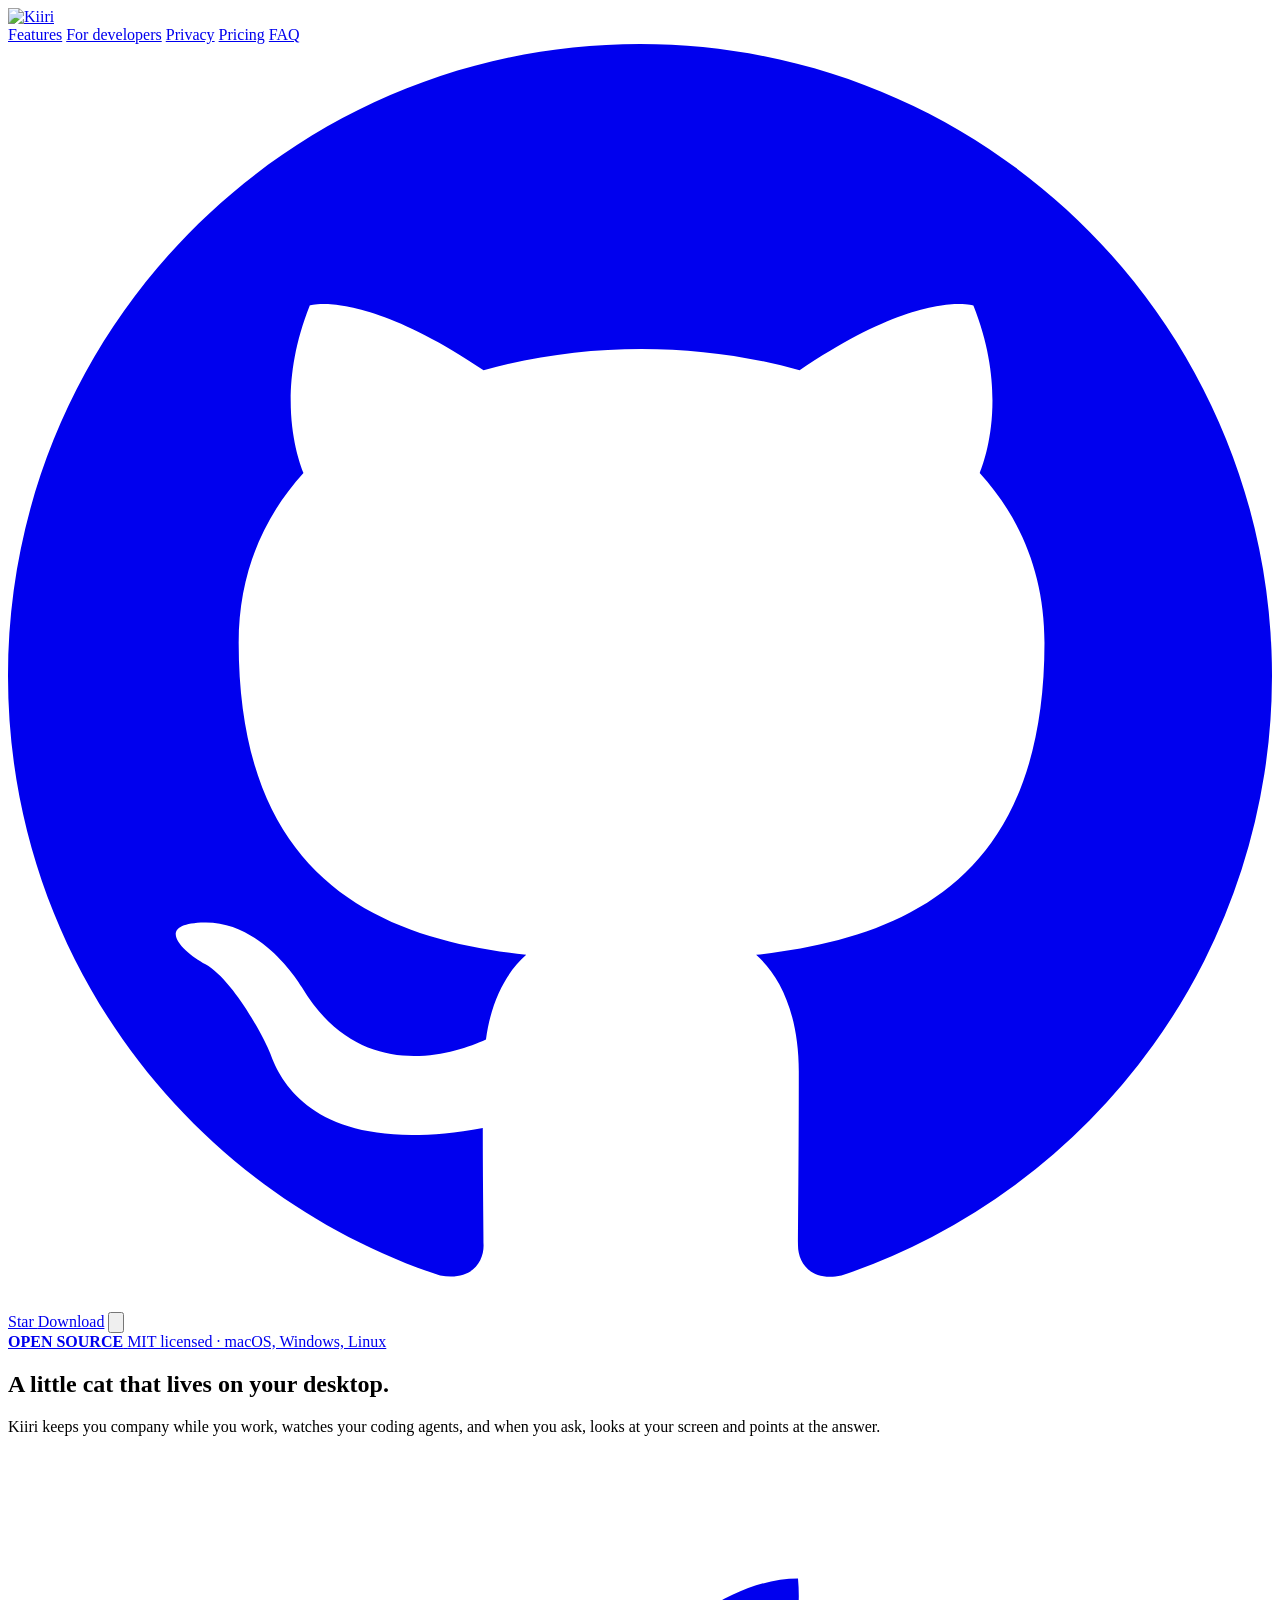
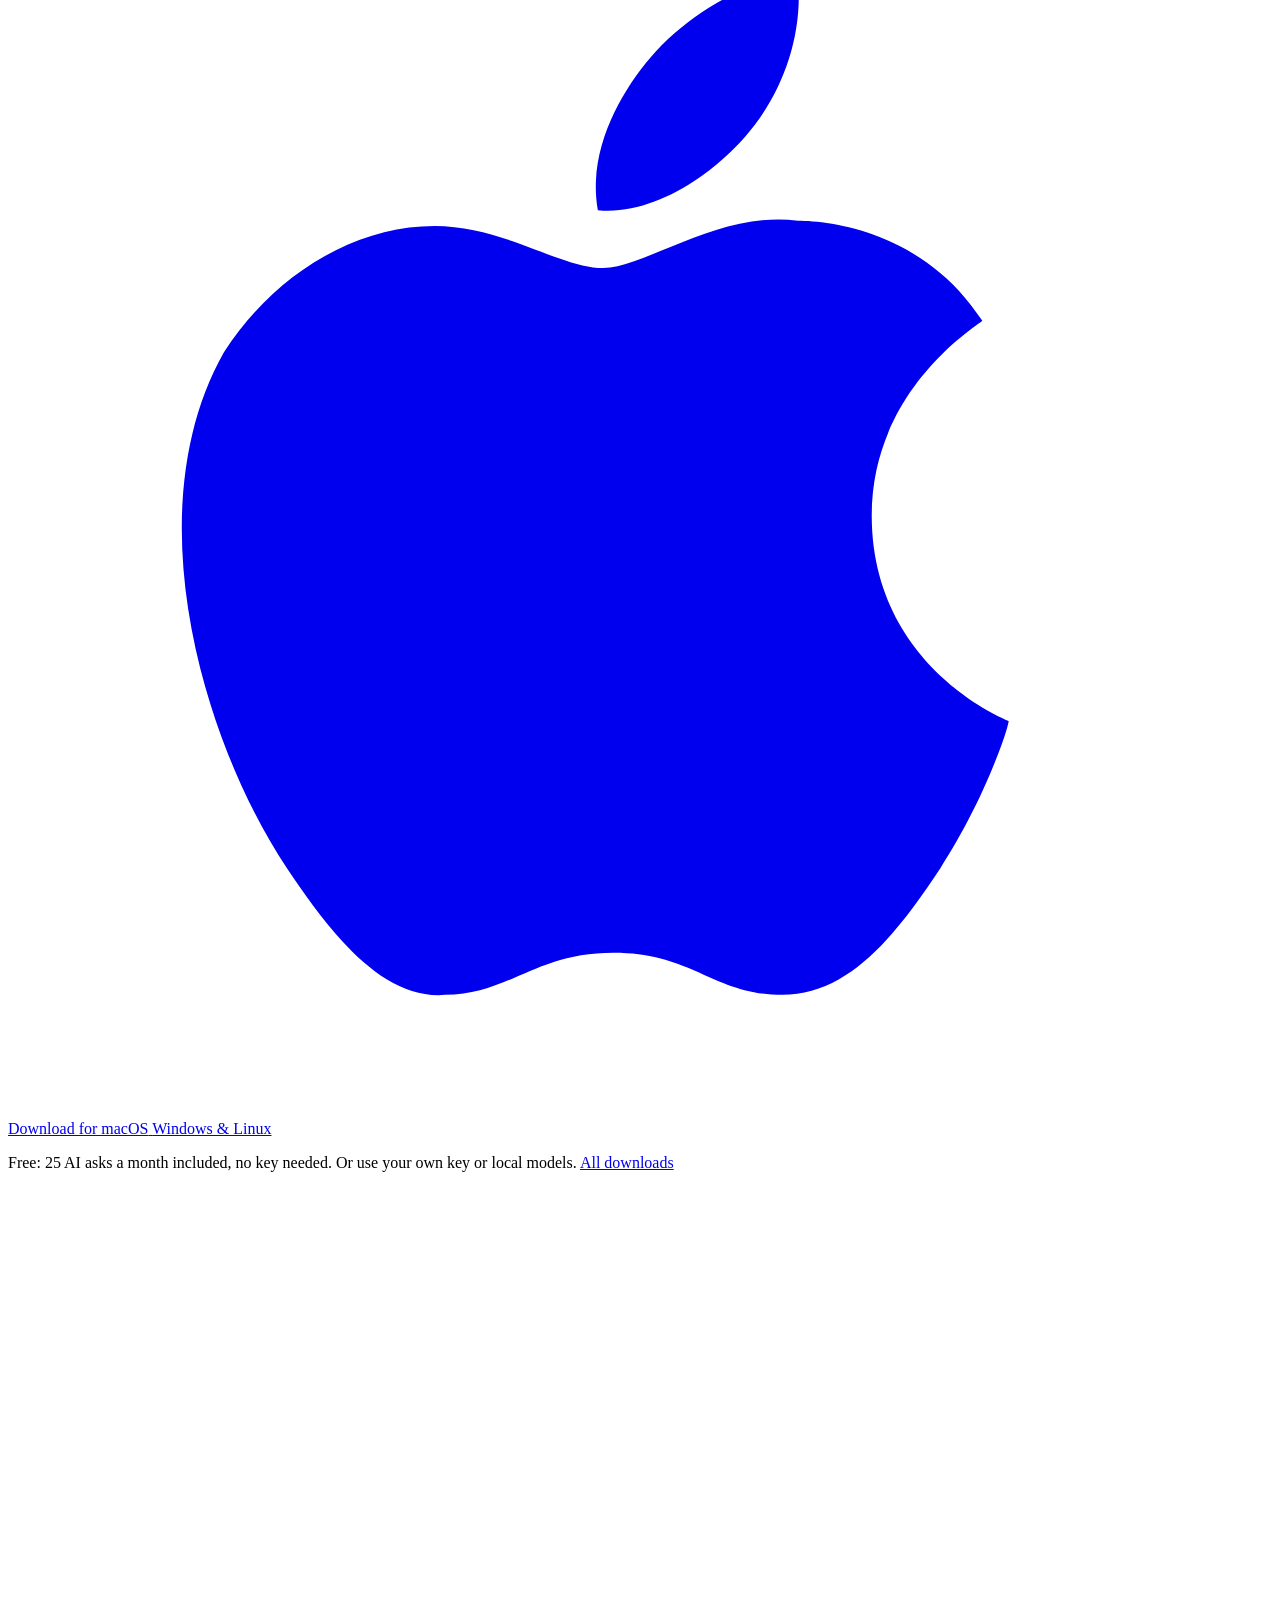
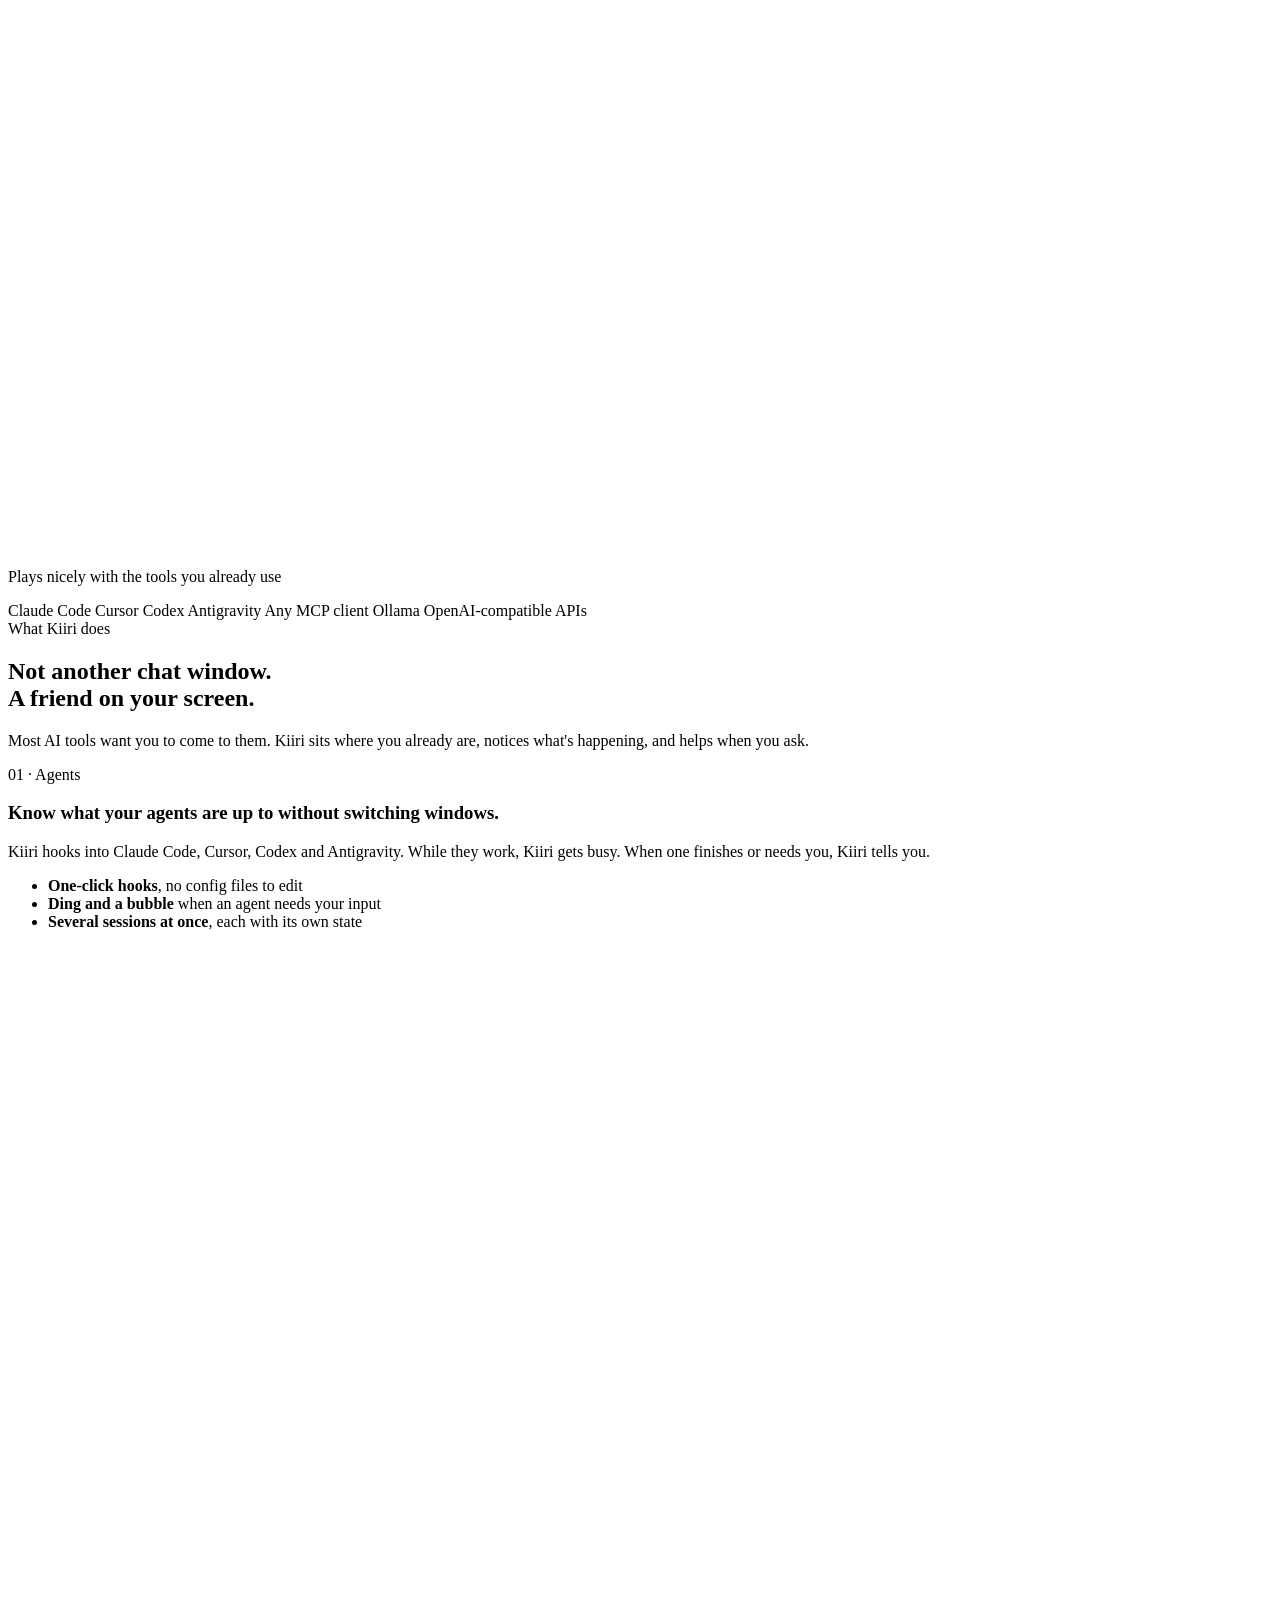
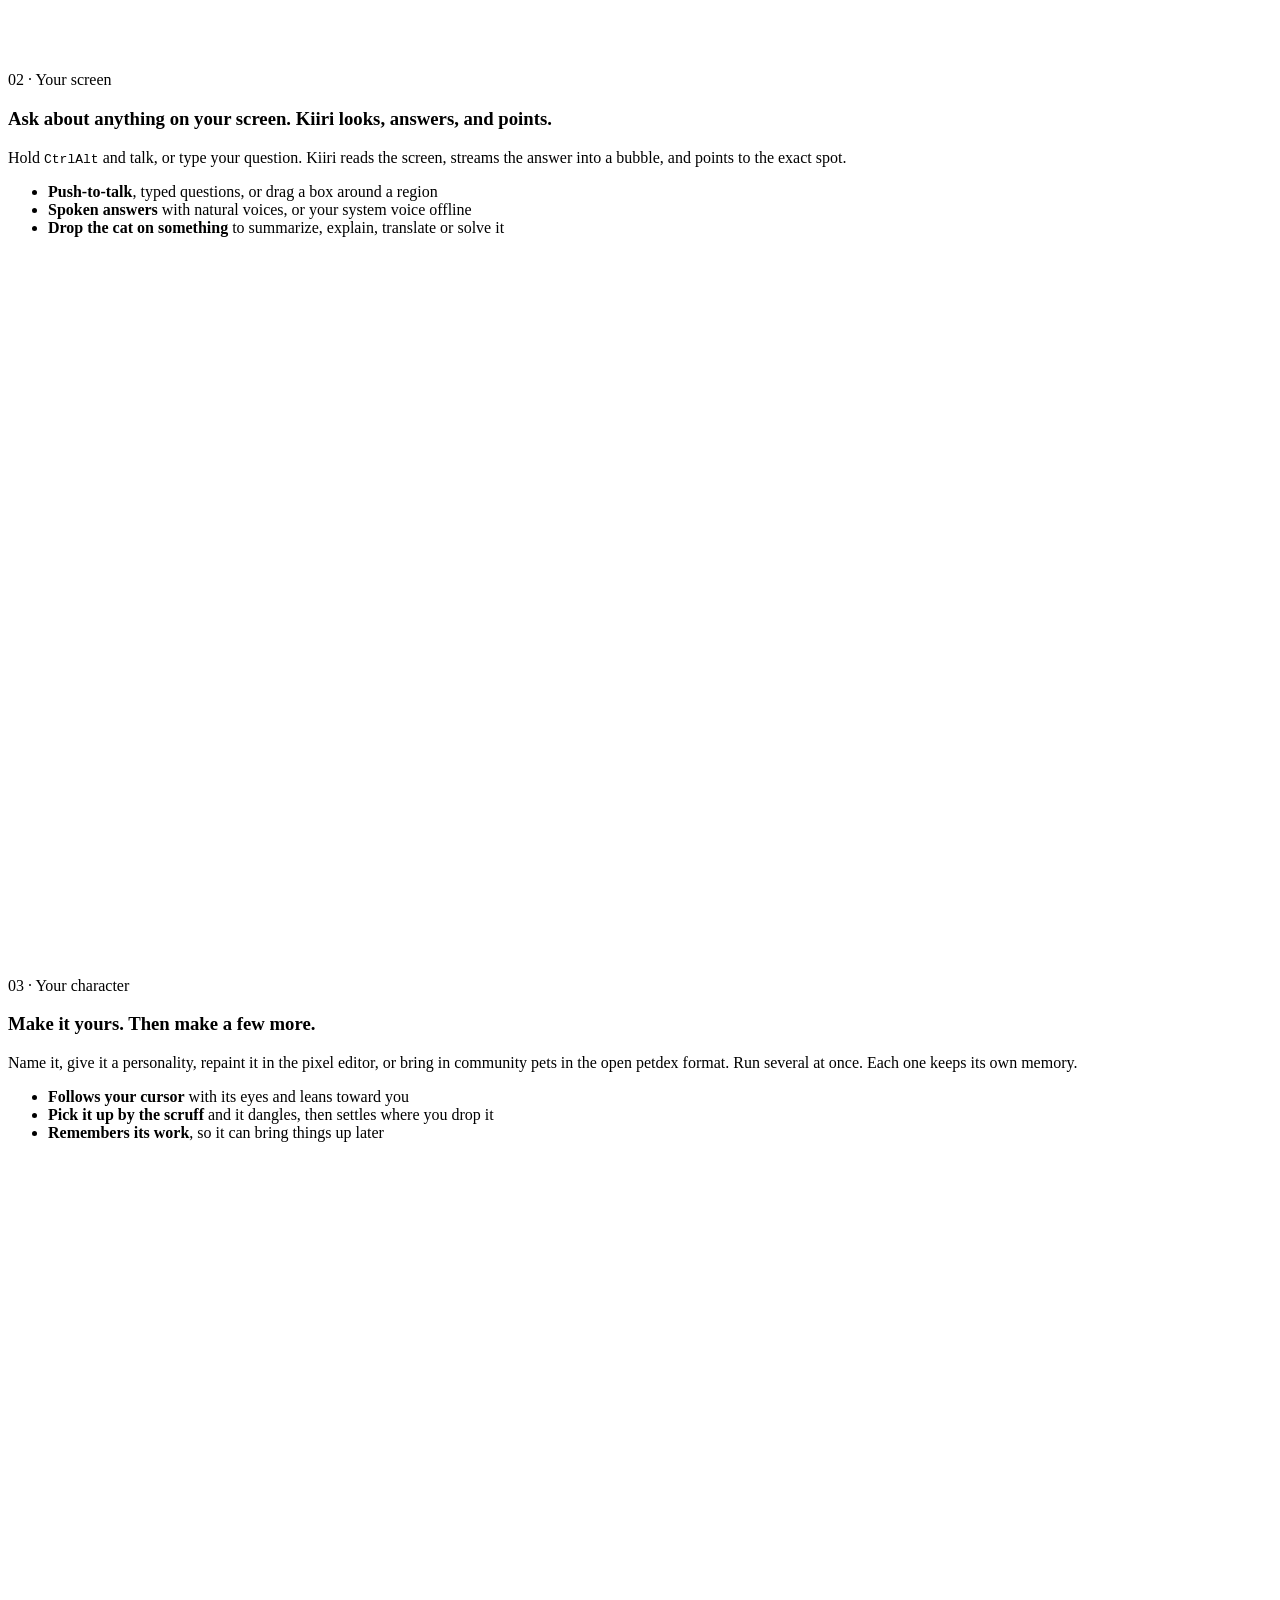
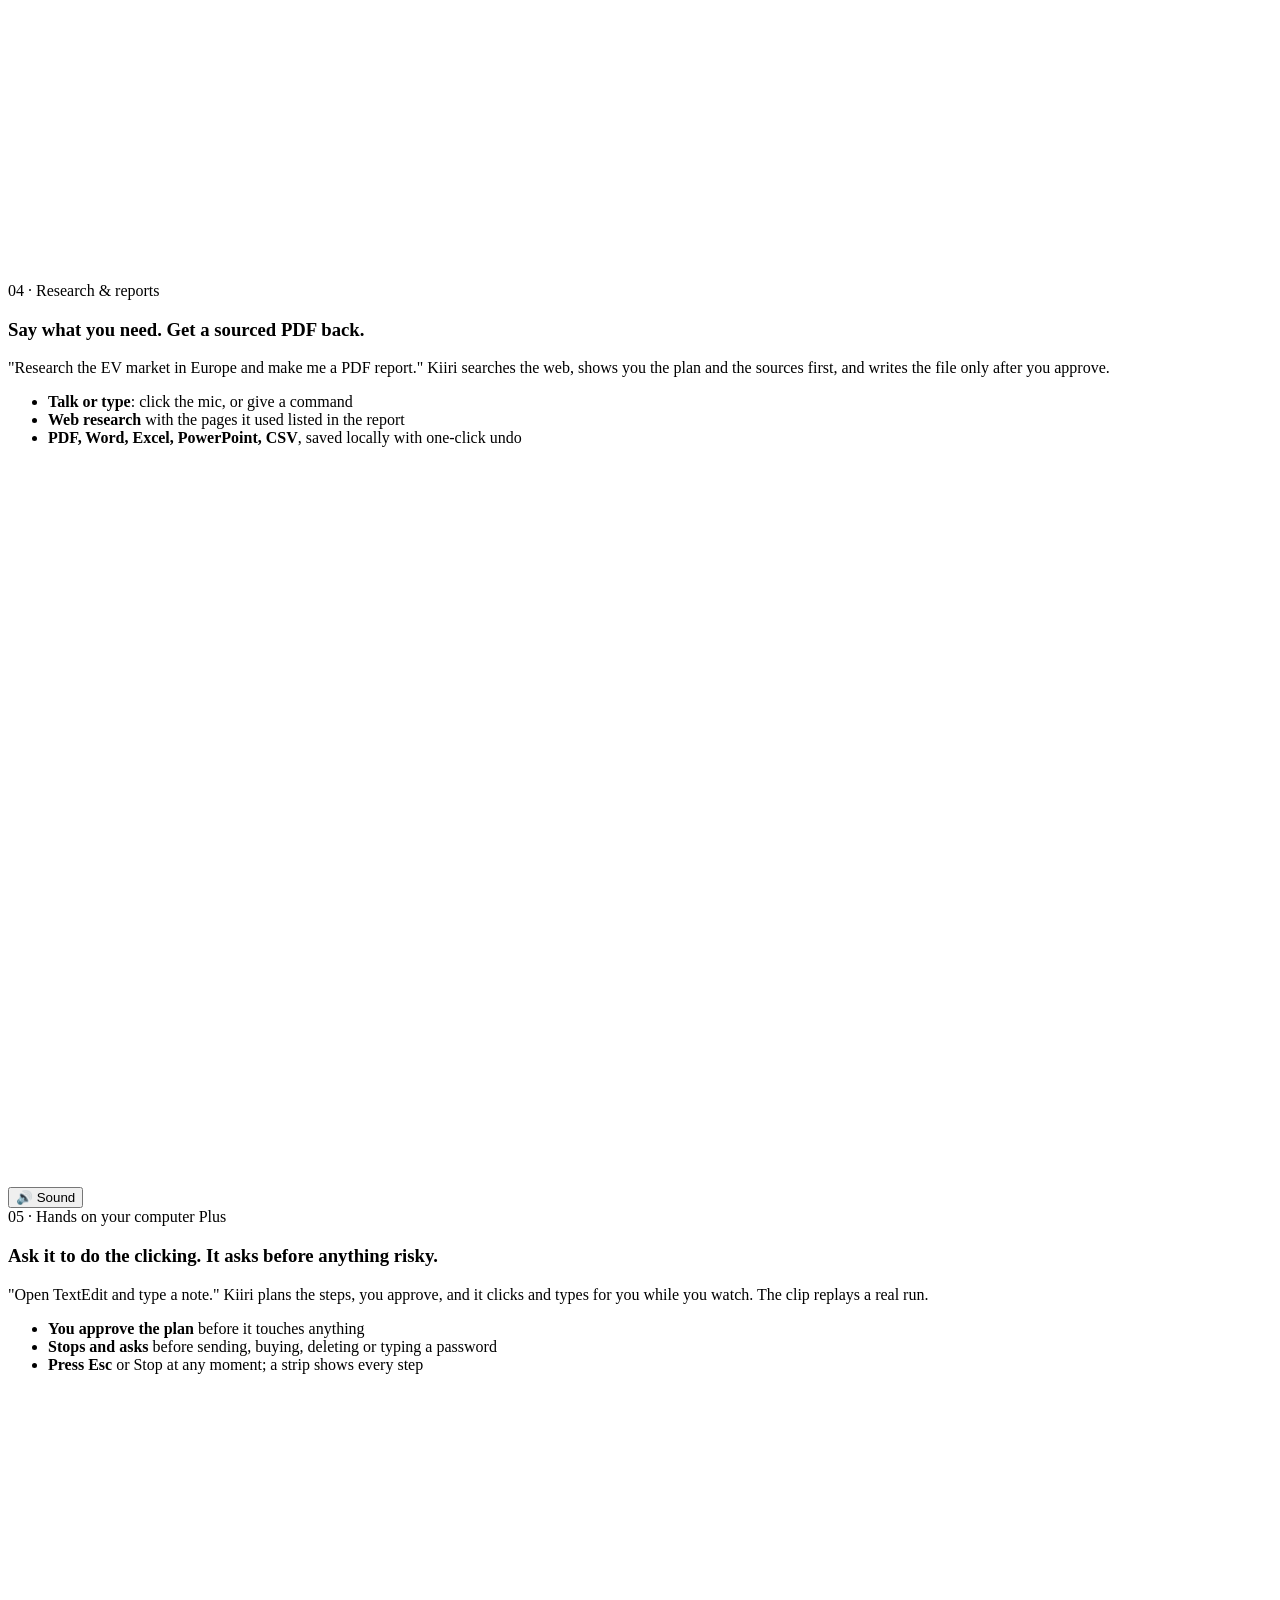
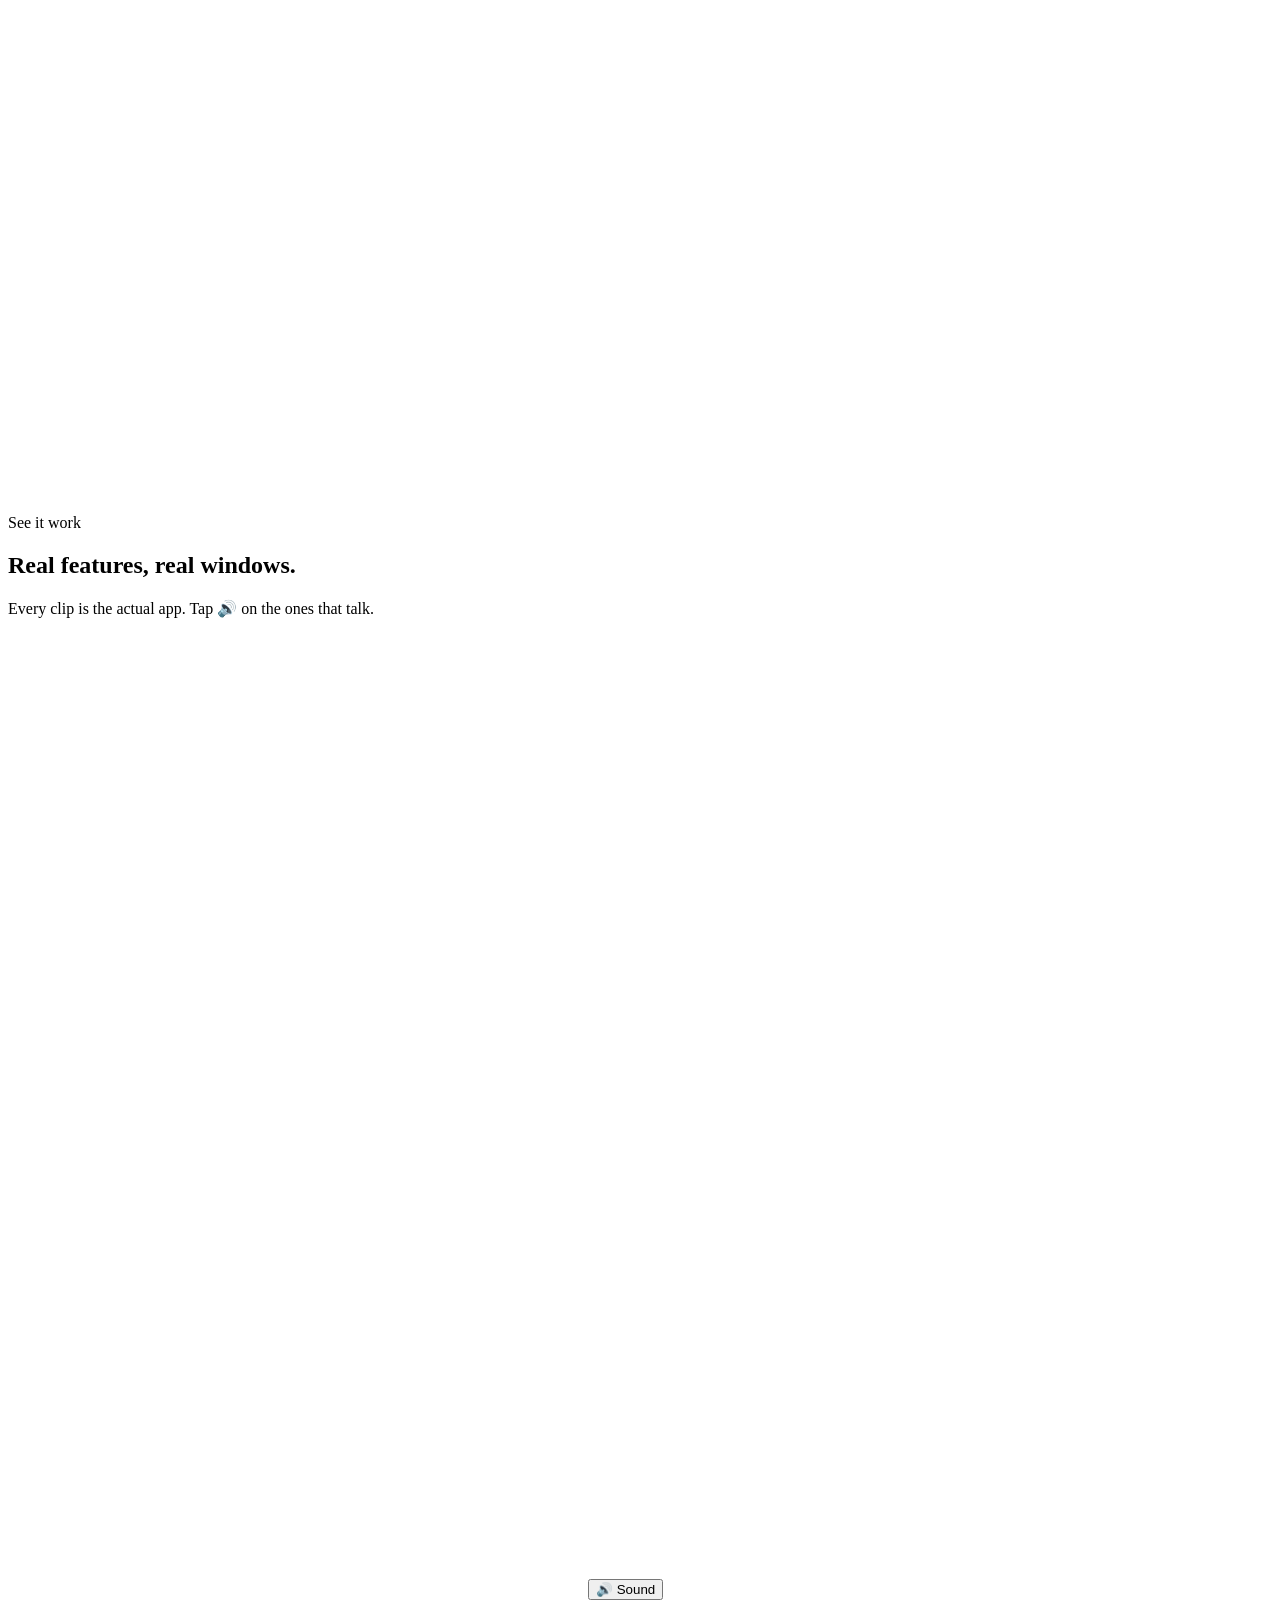
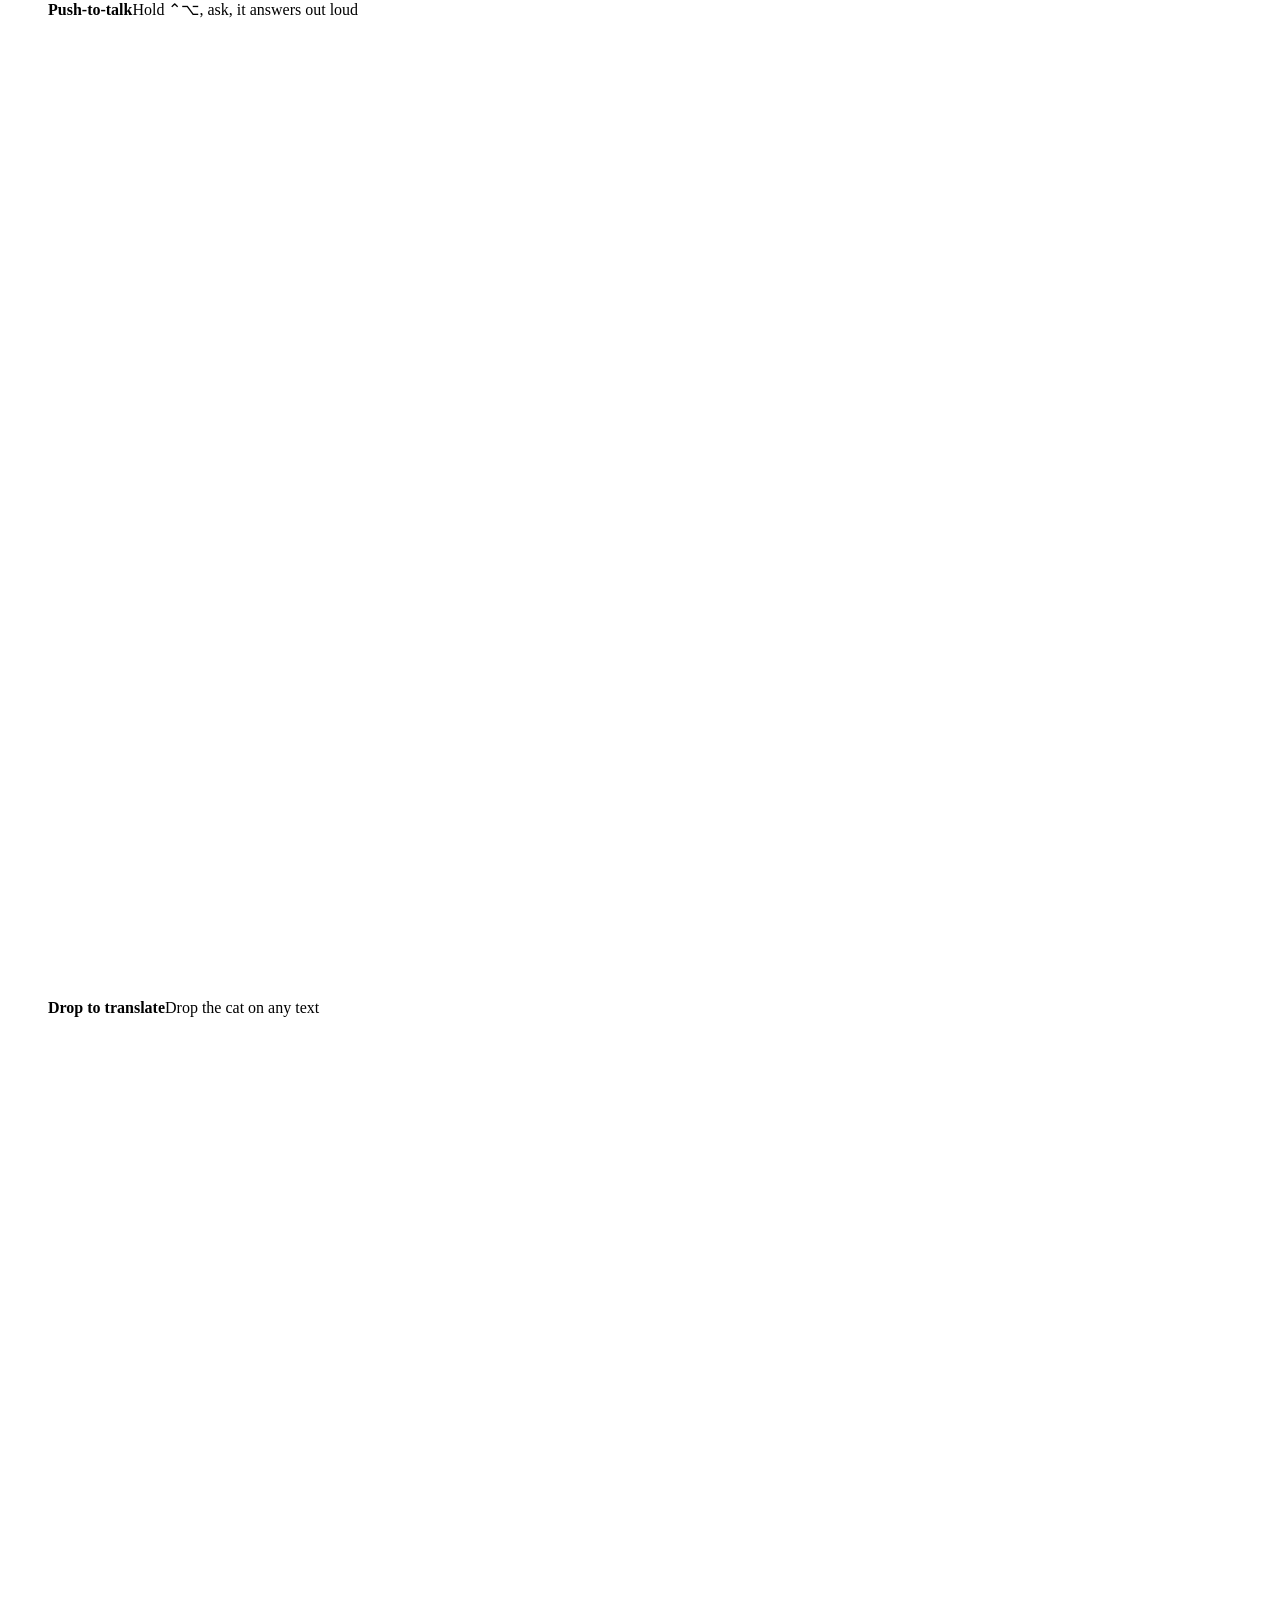
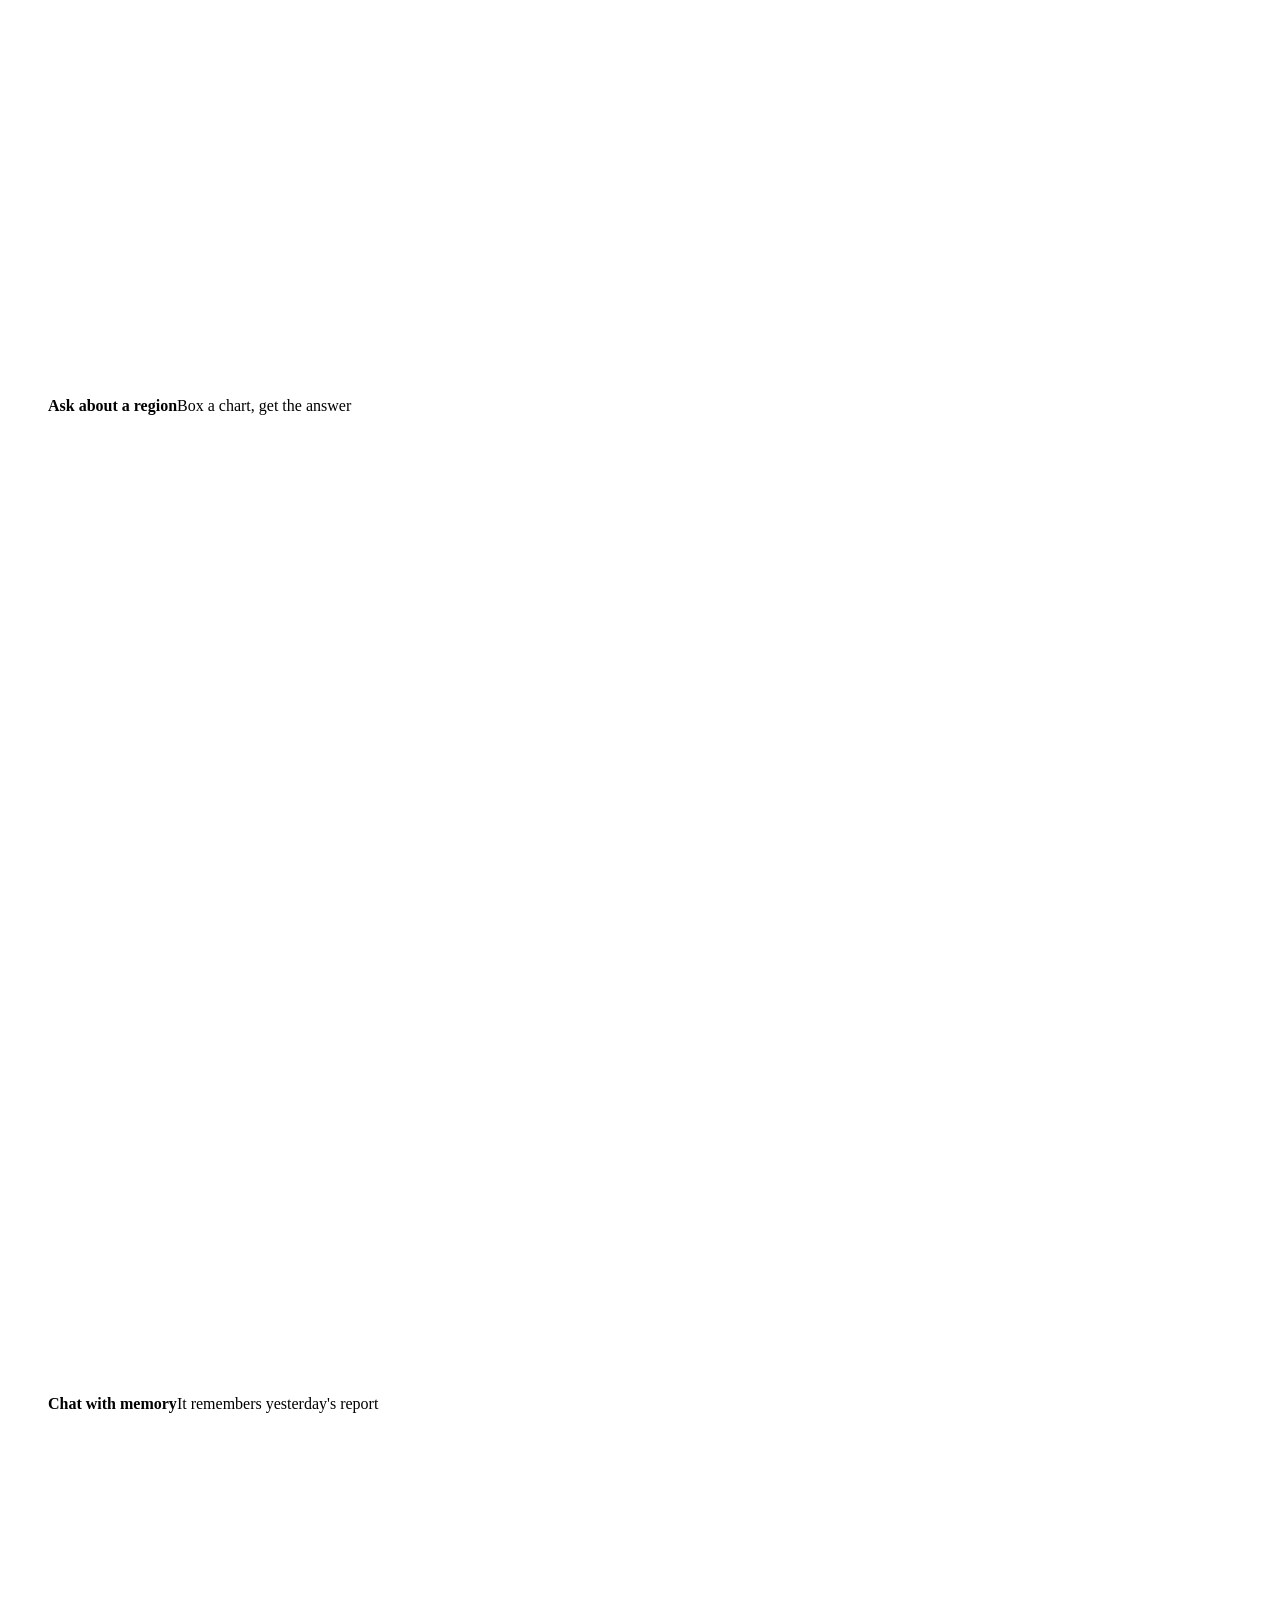
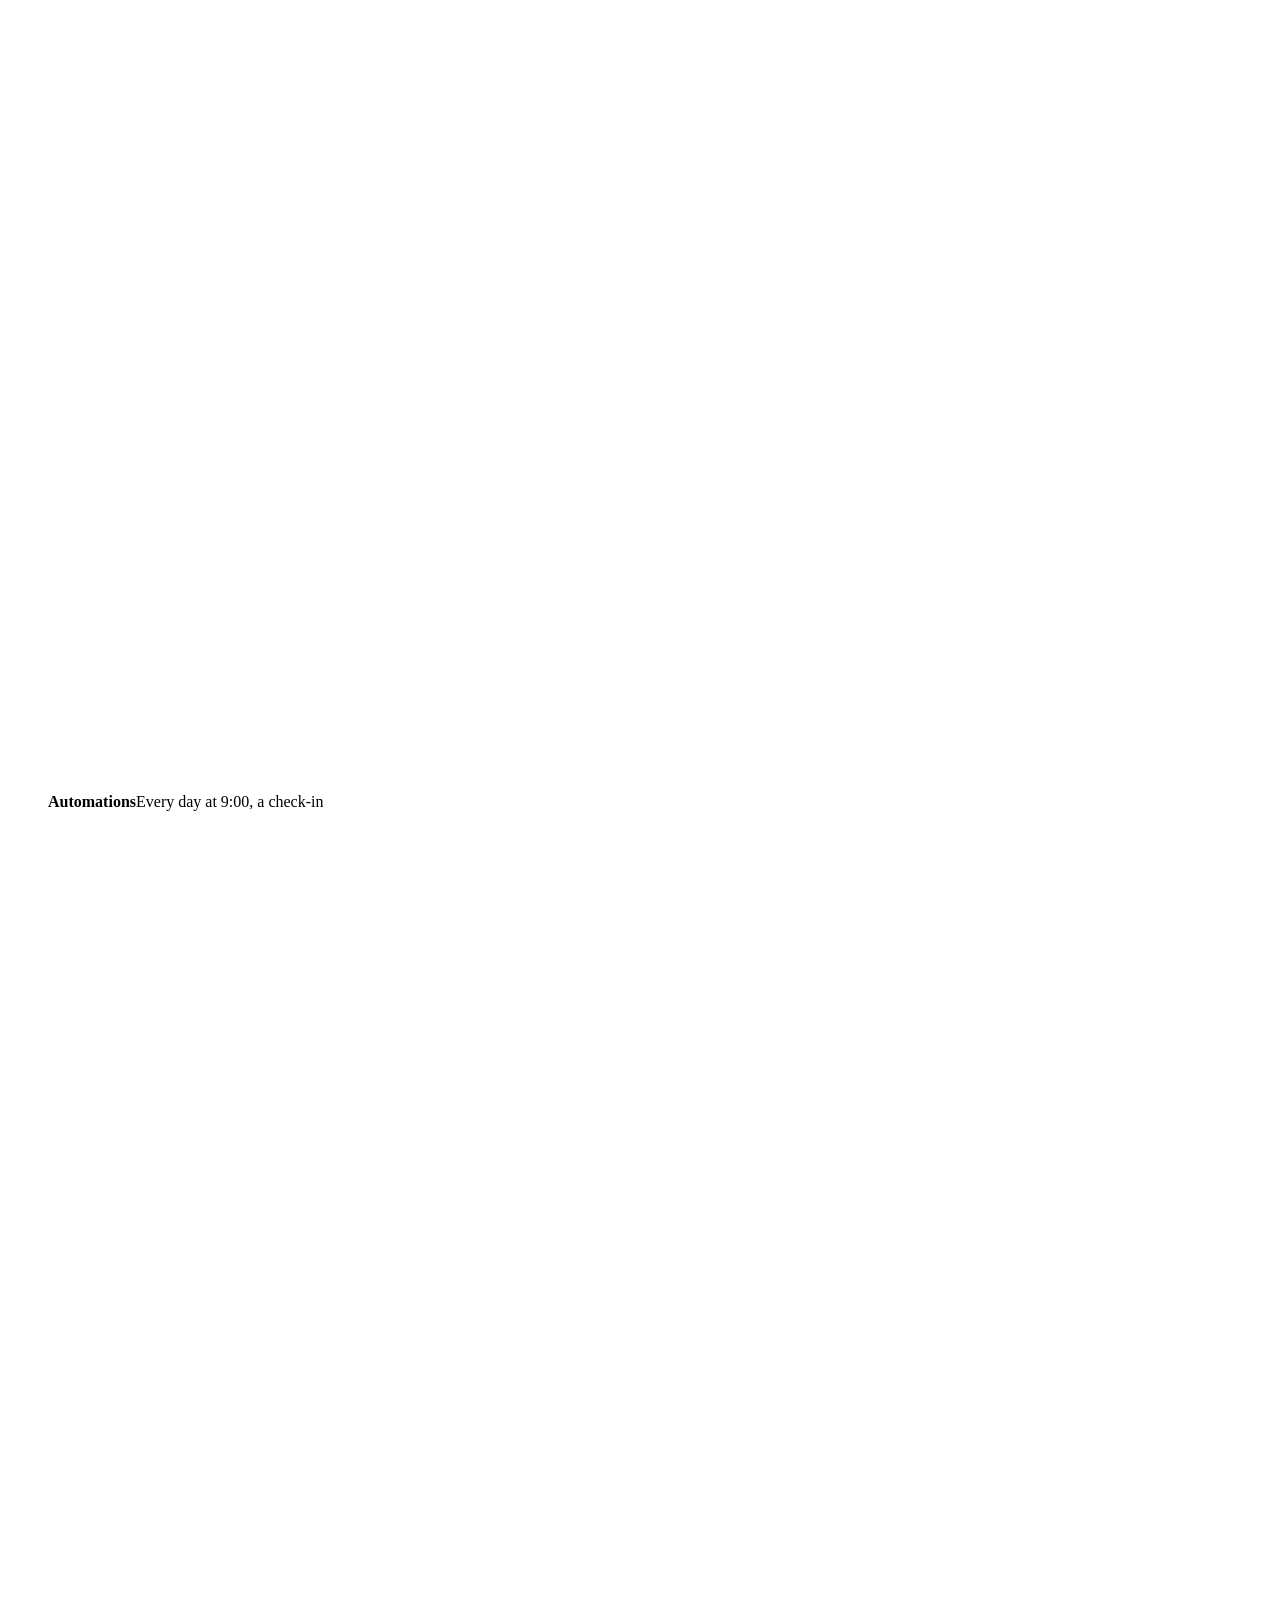
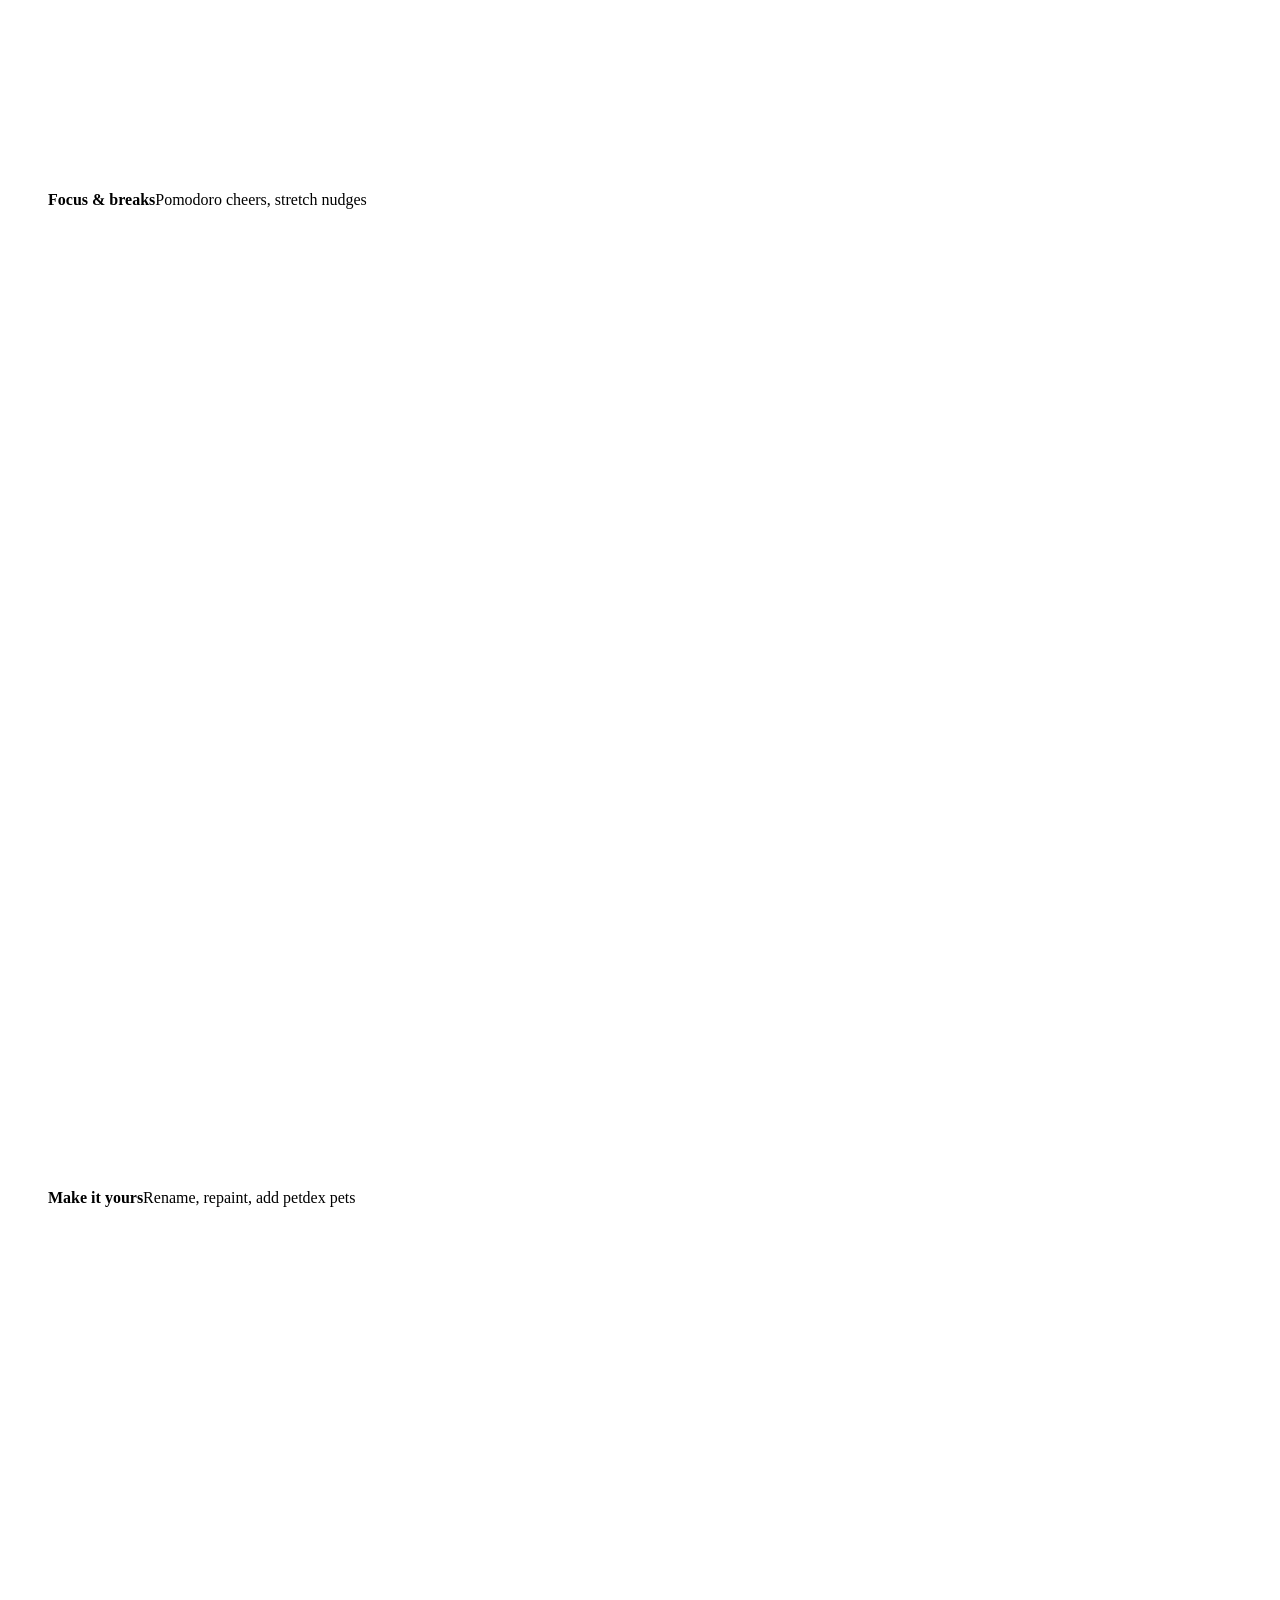
==== commit d469db1a: "05 bölümü: gerçek canlı koşuyu yeniden oynatan bilgisayar kullanımı klibi TextEdit'i aç → plan → ona" ====
--- a/site/index.html
+++ b/site/index.html
@@ -21,7 +21,7 @@
   <link rel="preconnect" href="https://fonts.googleapis.com">
   <link rel="preconnect" href="https://fonts.gstatic.com" crossorigin>
   <link href="https://fonts.googleapis.com/css2?family=Fredoka:wght@500;600&family=JetBrains+Mono:wght@400;600&family=Nunito:wght@400;600;700;800;900&display=swap" rel="stylesheet">
-  <link rel="stylesheet" href="/styles.css?v=6">
+  <link rel="stylesheet" href="/styles.css?v=7">
   <script type="application/ld+json">
   {"@context":"https://schema.org","@type":"SoftwareApplication","name":"Kiiri","operatingSystem":"macOS, Windows, Linux","applicationCategory":"DesktopEnhancementApplication","offers":{"@type":"Offer","price":"0","priceCurrency":"USD"},"license":"https://opensource.org/licenses/MIT","url":"https://kiiri.app/"}
   </script>
@@ -190,20 +190,15 @@
         <div class="f-copy">
           <span class="eyebrow">05 · Hands on your computer <span class="tag-plus">Plus</span></span>
           <h3>Ask it to do the clicking. It asks before anything risky.</h3>
-          <p class="lede">"Open Safari and find tomorrow's weather in Istanbul." Kiiri plans the steps, you approve, and it clicks and types for you while you watch.</p>
+          <p class="lede">"Open TextEdit and type a note." Kiiri plans the steps, you approve, and it clicks and types for you while you watch. The clip replays a real run.</p>
           <ul>
             <li><span><b>You approve the plan</b> before it touches anything</span></li>
             <li><span><b>Stops and asks</b> before sending, buying, deleting or typing a password</span></li>
             <li><span><b>Press Esc</b> or Stop at any moment; a strip shows every step</span></li>
           </ul>
         </div>
-        <div class="f-art butter">
-          <div class="states">
-            <div class="state s-think"><span class="dot">📝</span><span>Plan<small>Open Safari → search → read the forecast</small></span><span class="pill">approve?</span></div>
-            <div class="state s-work"><span class="dot">👆</span><span>Step 3 of 30<small>Typing "istanbul weather tomorrow"</small></span><span class="pill">working</span></div>
-            <div class="state s-need"><span class="dot">✋</span><span>Paused<small>"Place order" looks risky. Go ahead?</small></span><span class="pill">asks you</span></div>
-            <div class="state s-done"><span class="dot">✨</span><span>Done<small>The forecast is on screen</small></span><span class="pill">done</span></div>
-          </div>
+        <div class="f-art butter has-video">
+          <video class="f-video" muted loop playsinline preload="none" poster="/assets/video/computer-poster.jpg" width="1280" height="720" aria-label="Kiiri is asked to open TextEdit and type merhaba: it shows a three-step plan, the user approves, it clicks File, New and types; then an example of it pausing before a risky Place order click" data-autoplay><source src="/assets/video/computer.webm" type="video/webm"><source src="/assets/video/computer.mp4" type="video/mp4"></video>
         </div>
       </div>
     </div>
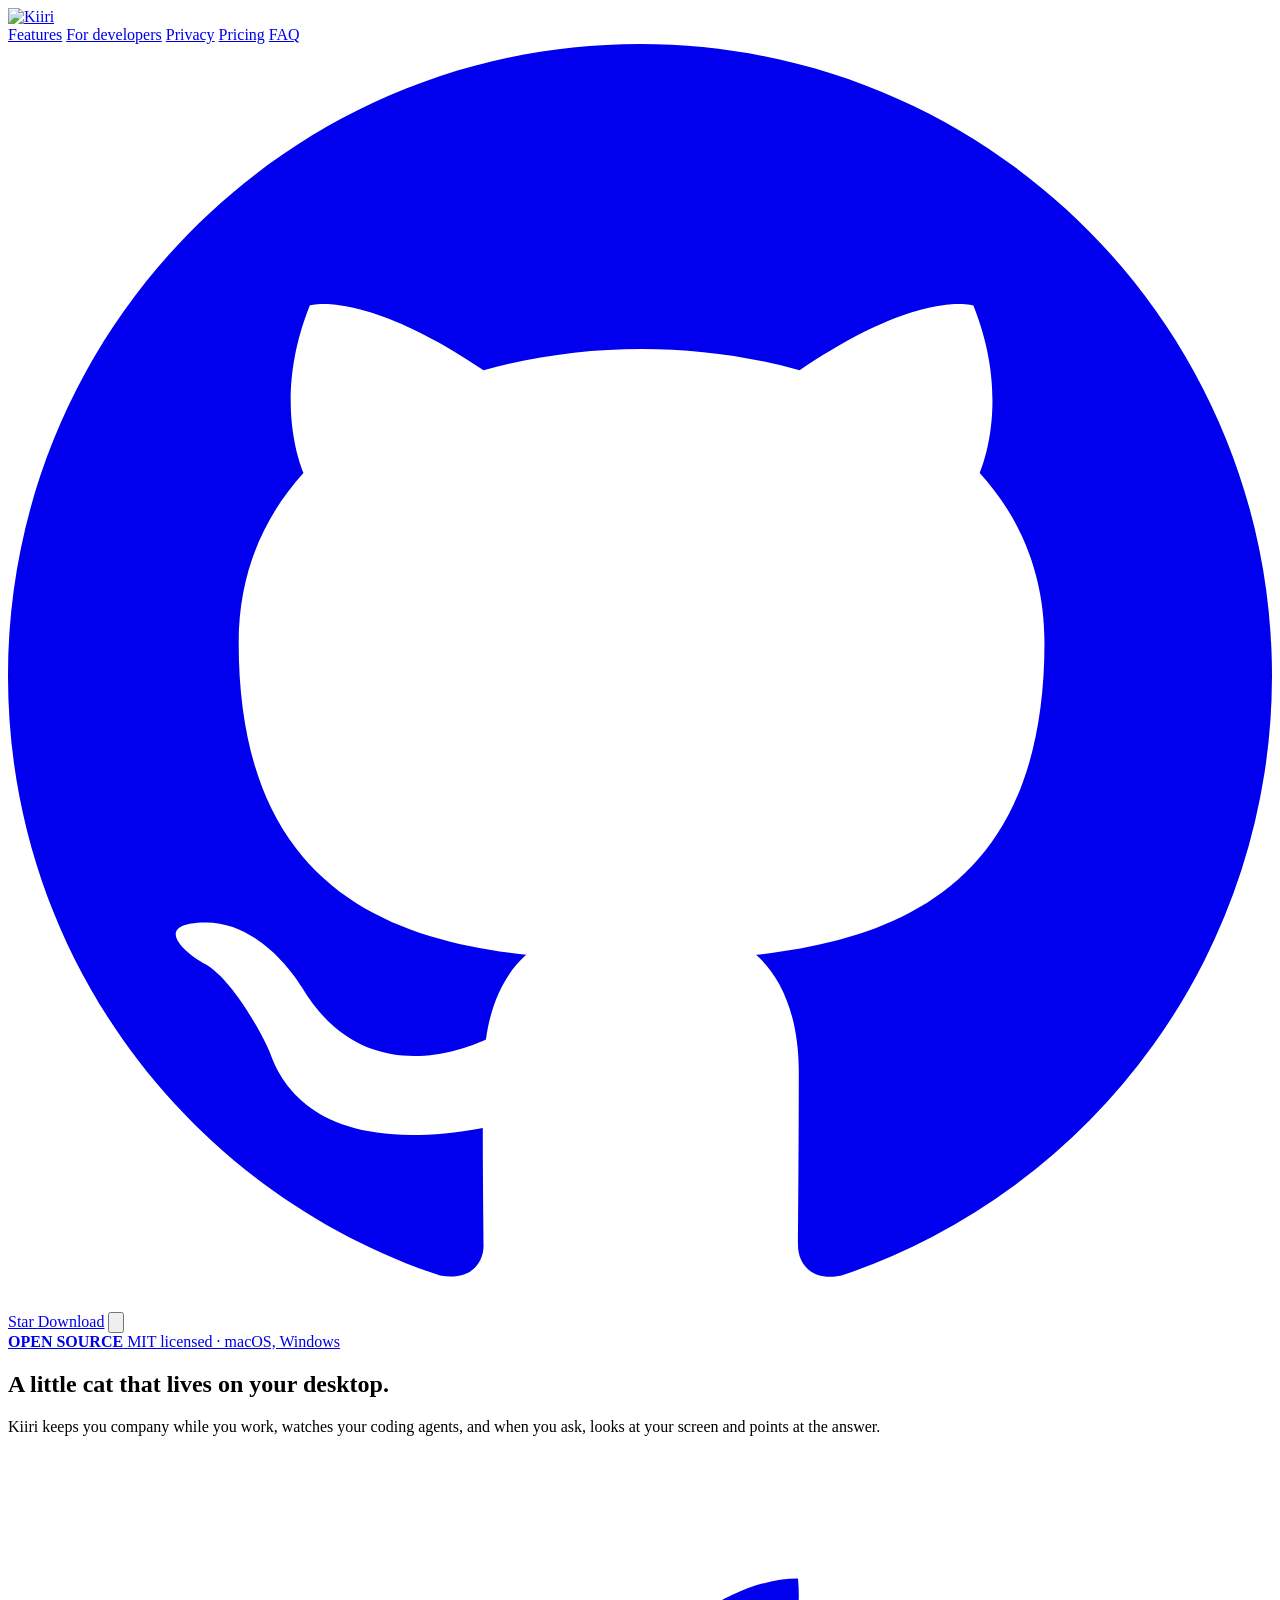
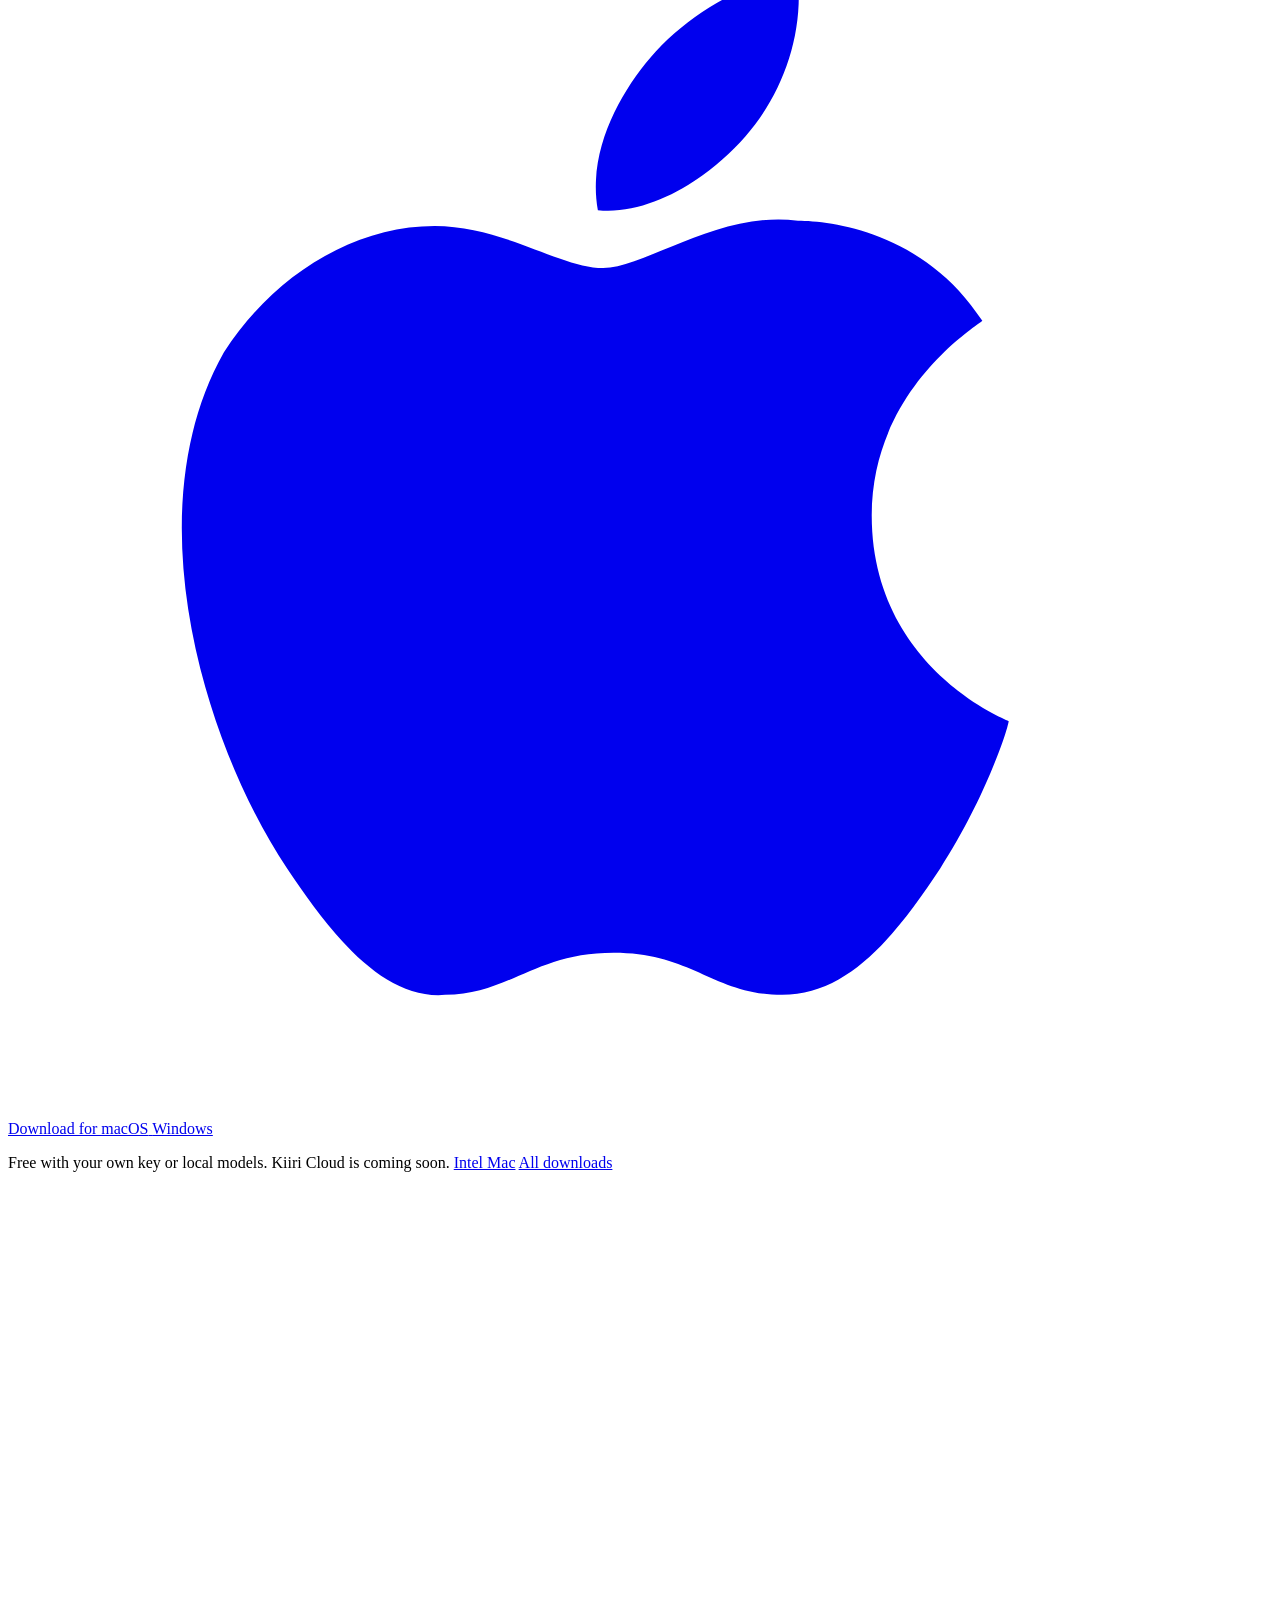
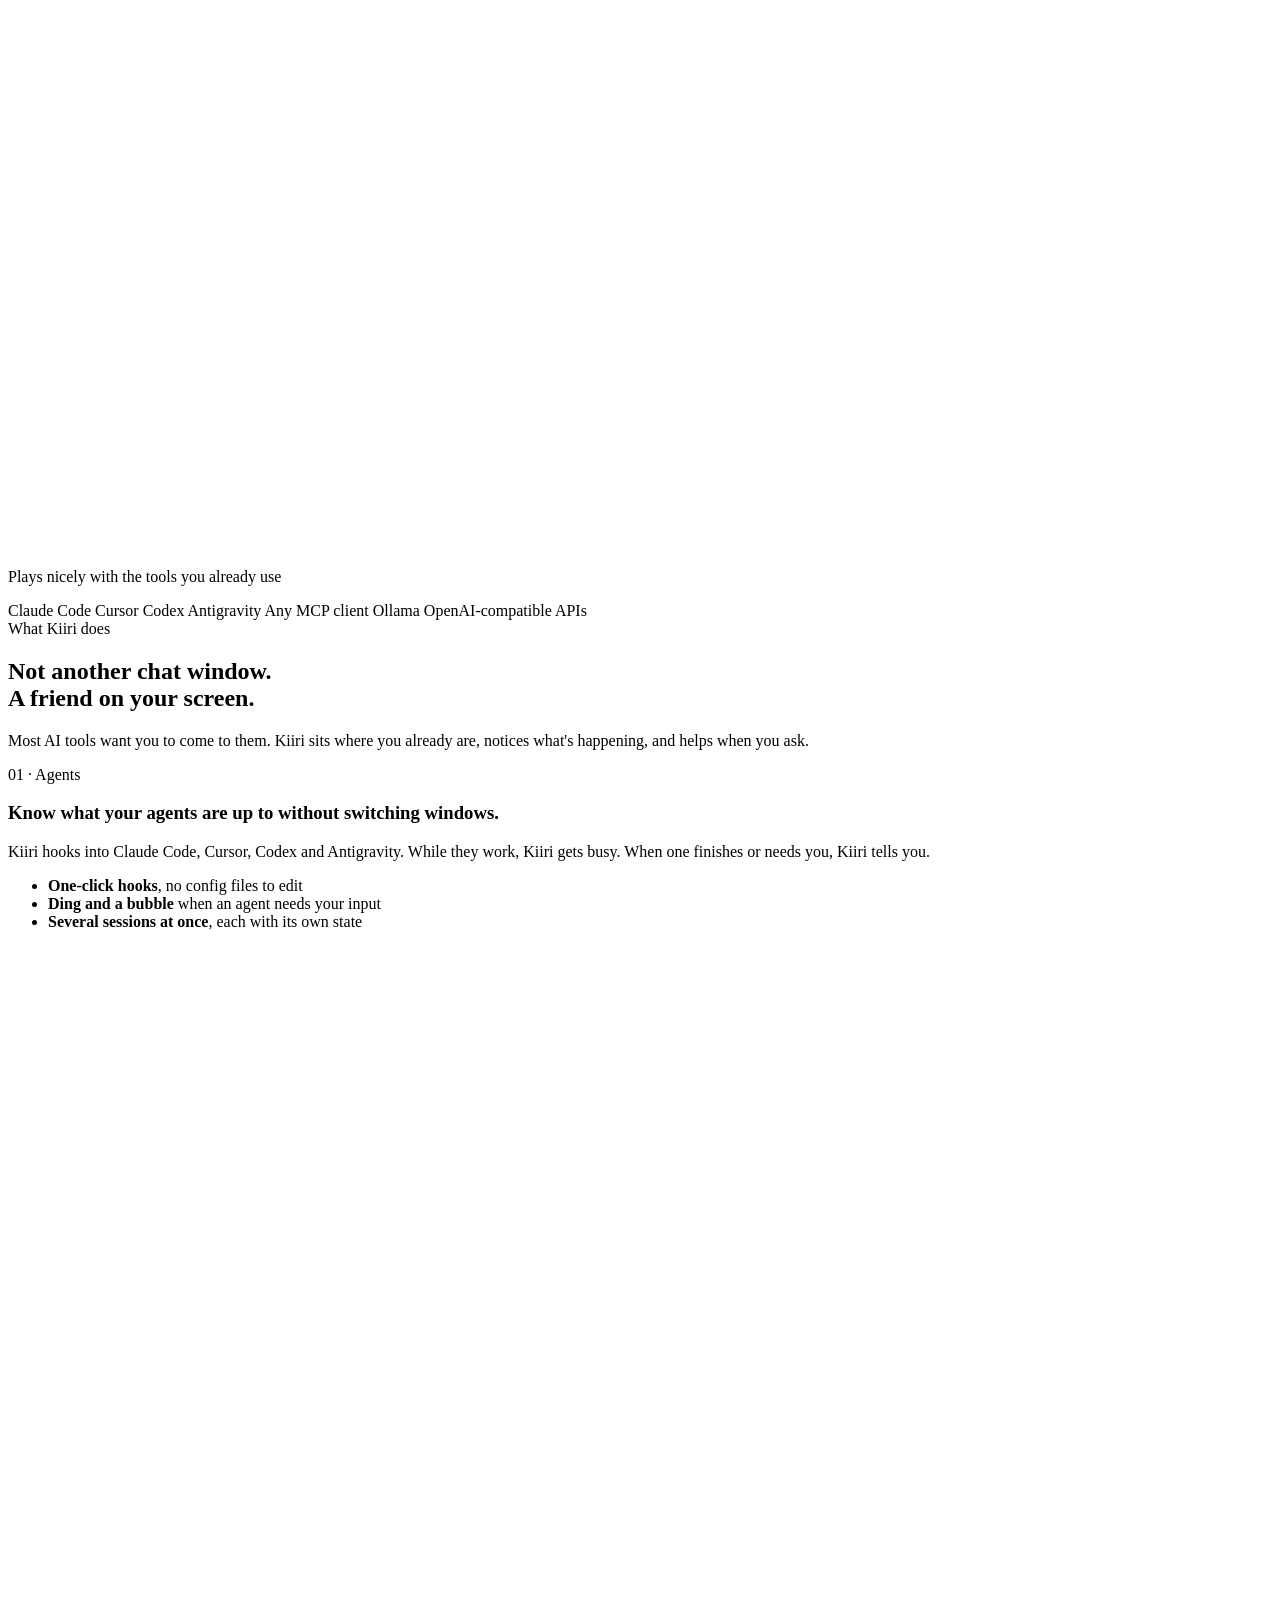
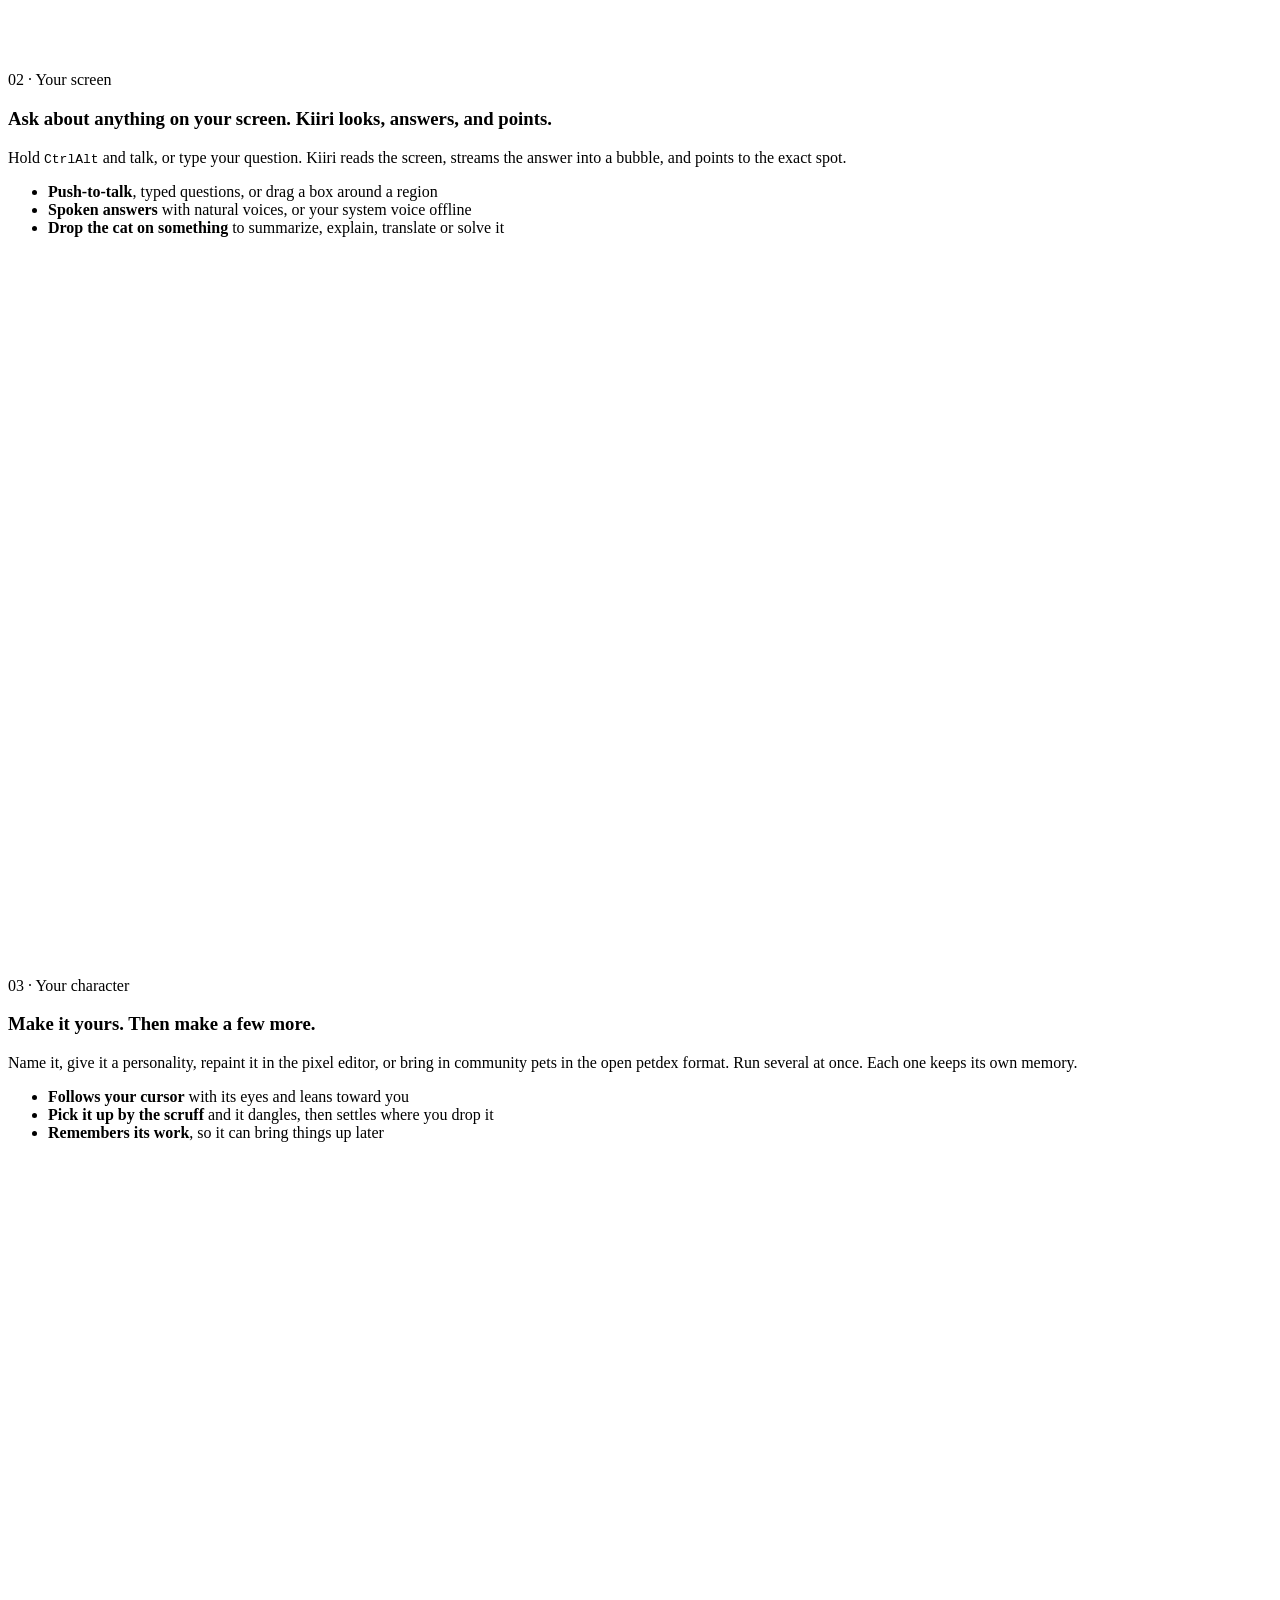
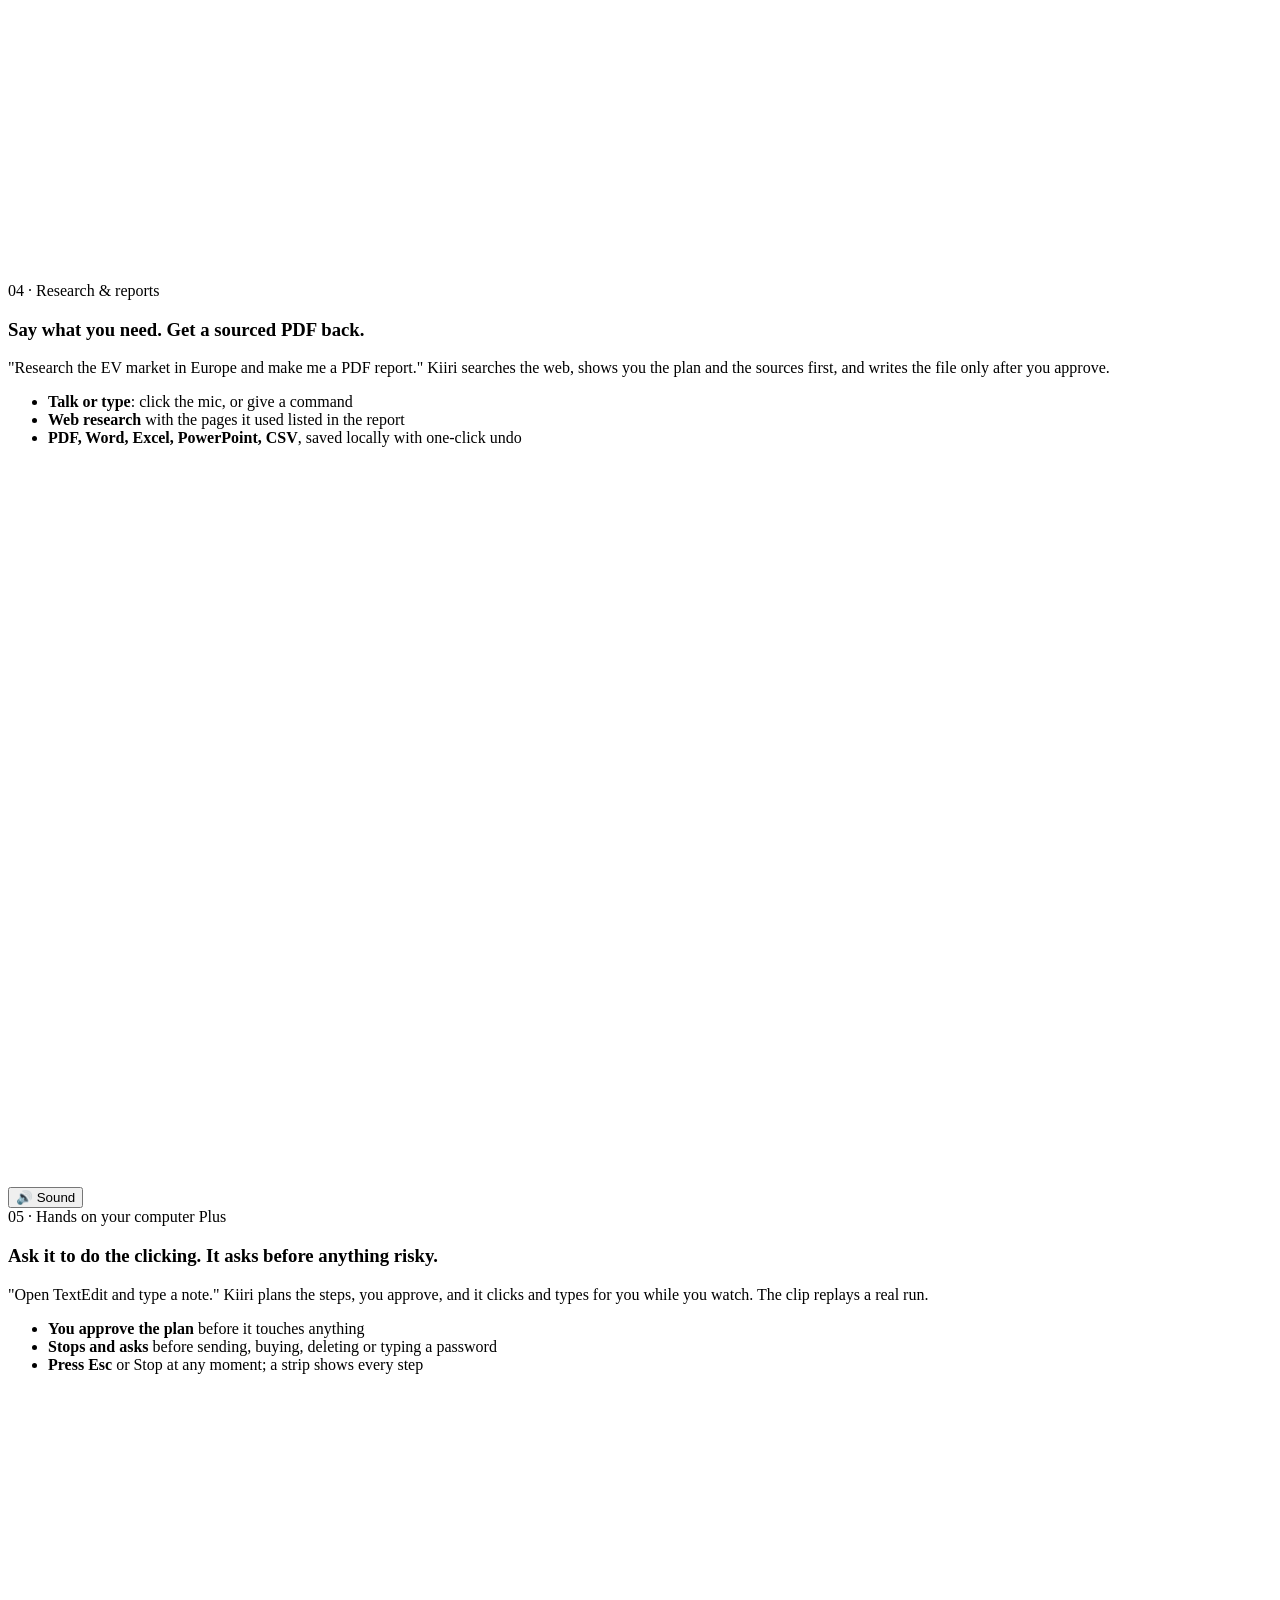
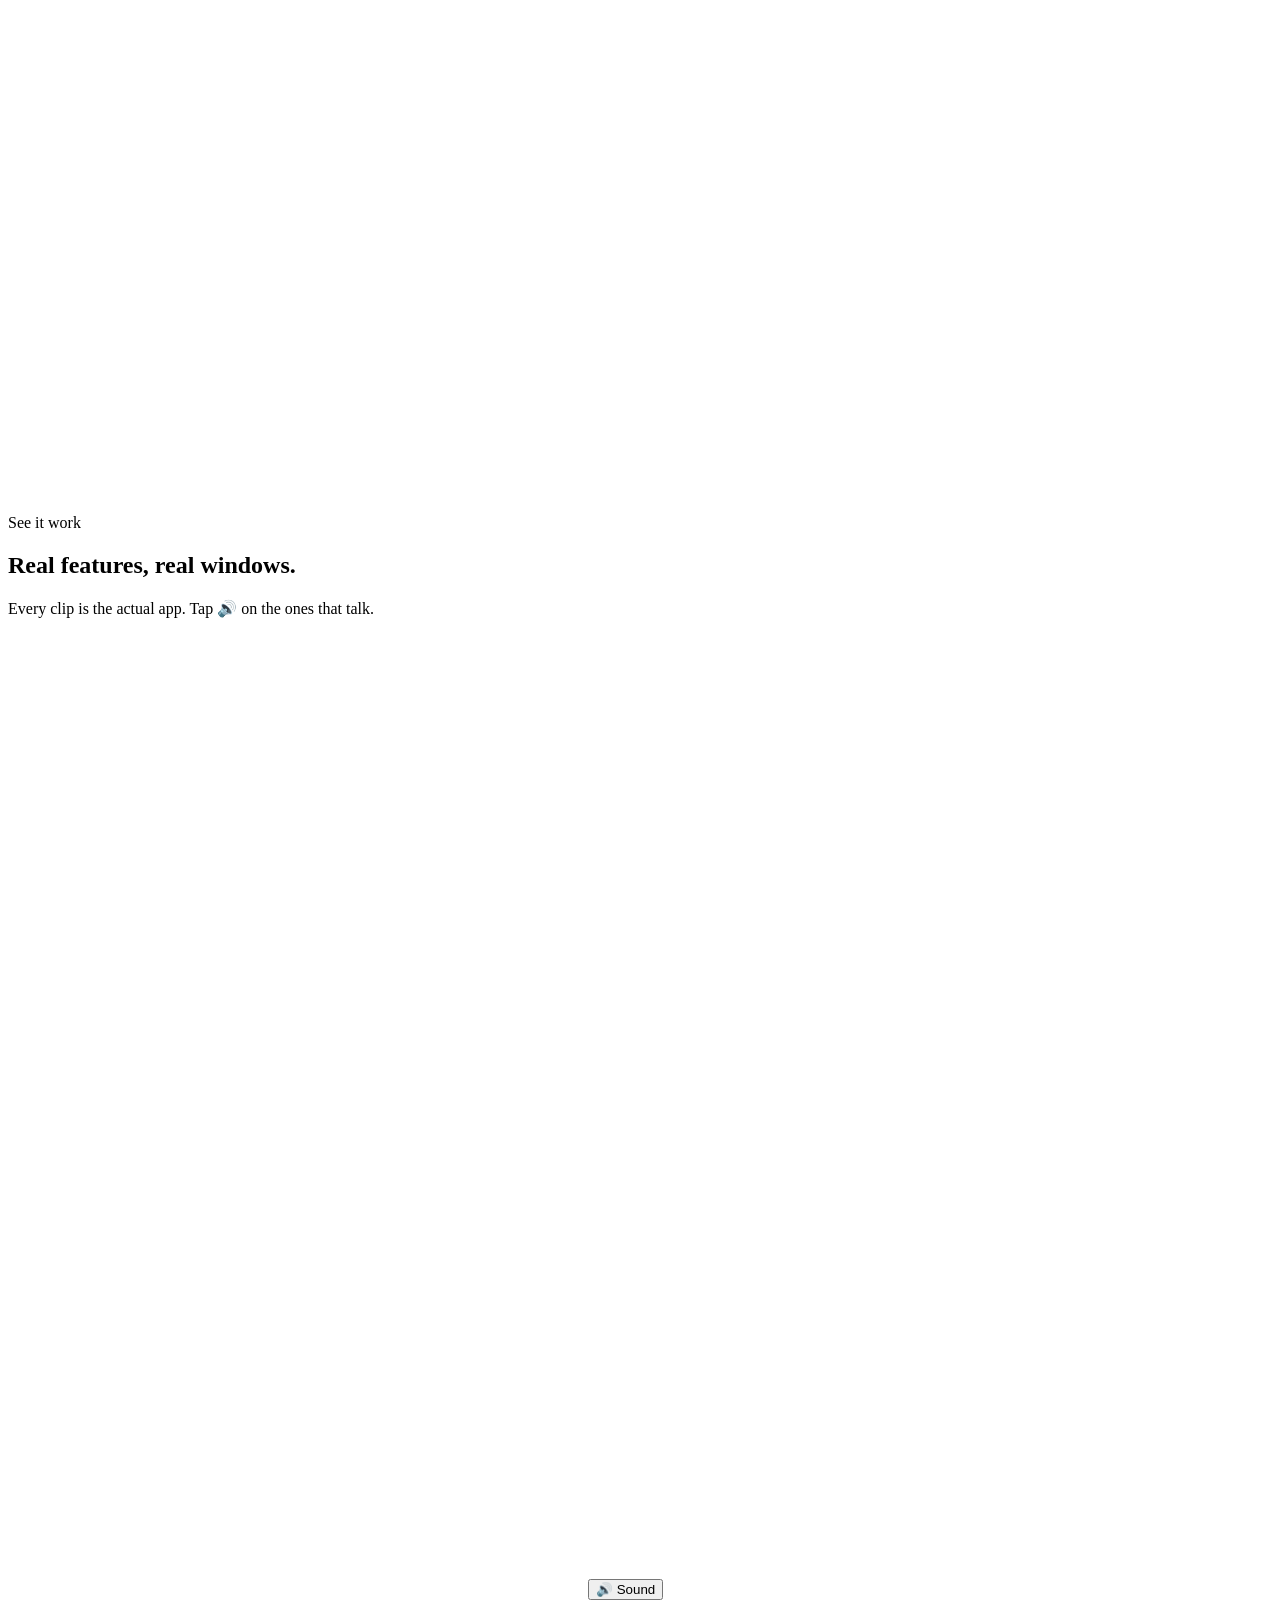
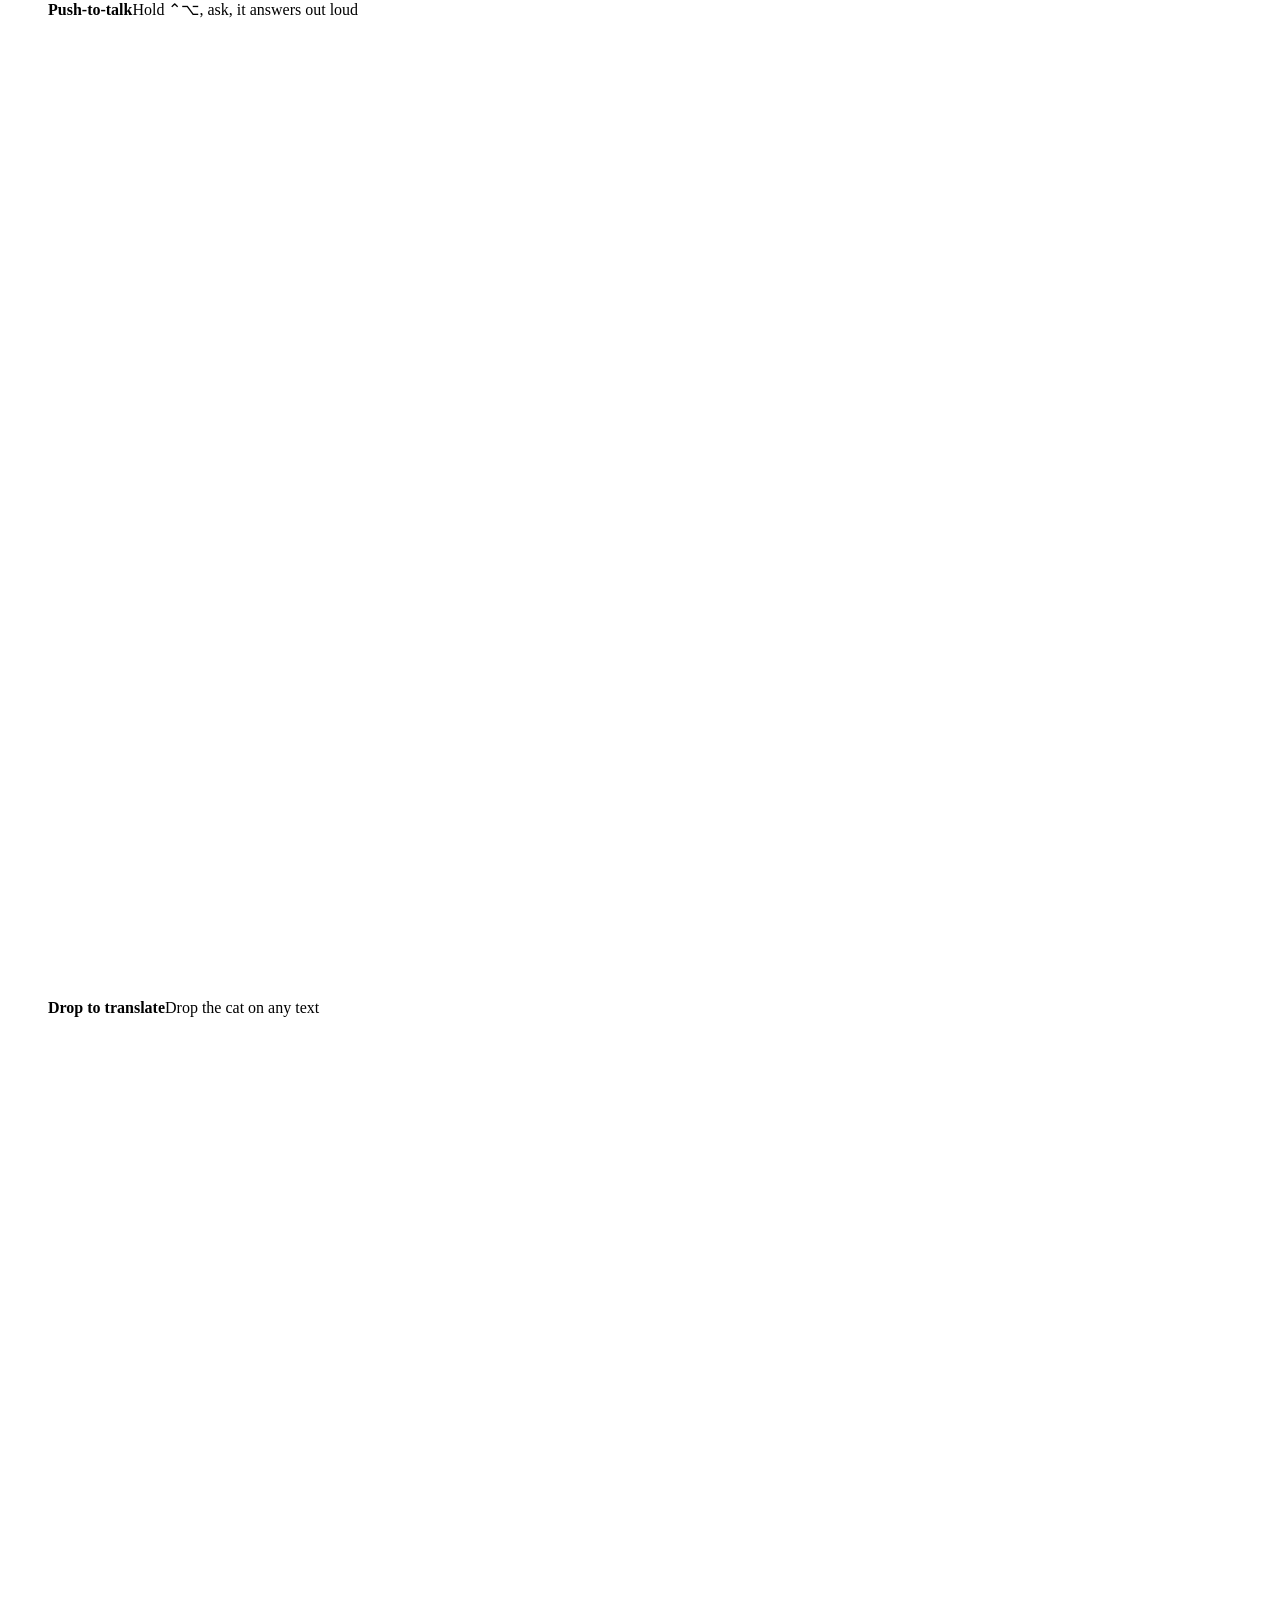
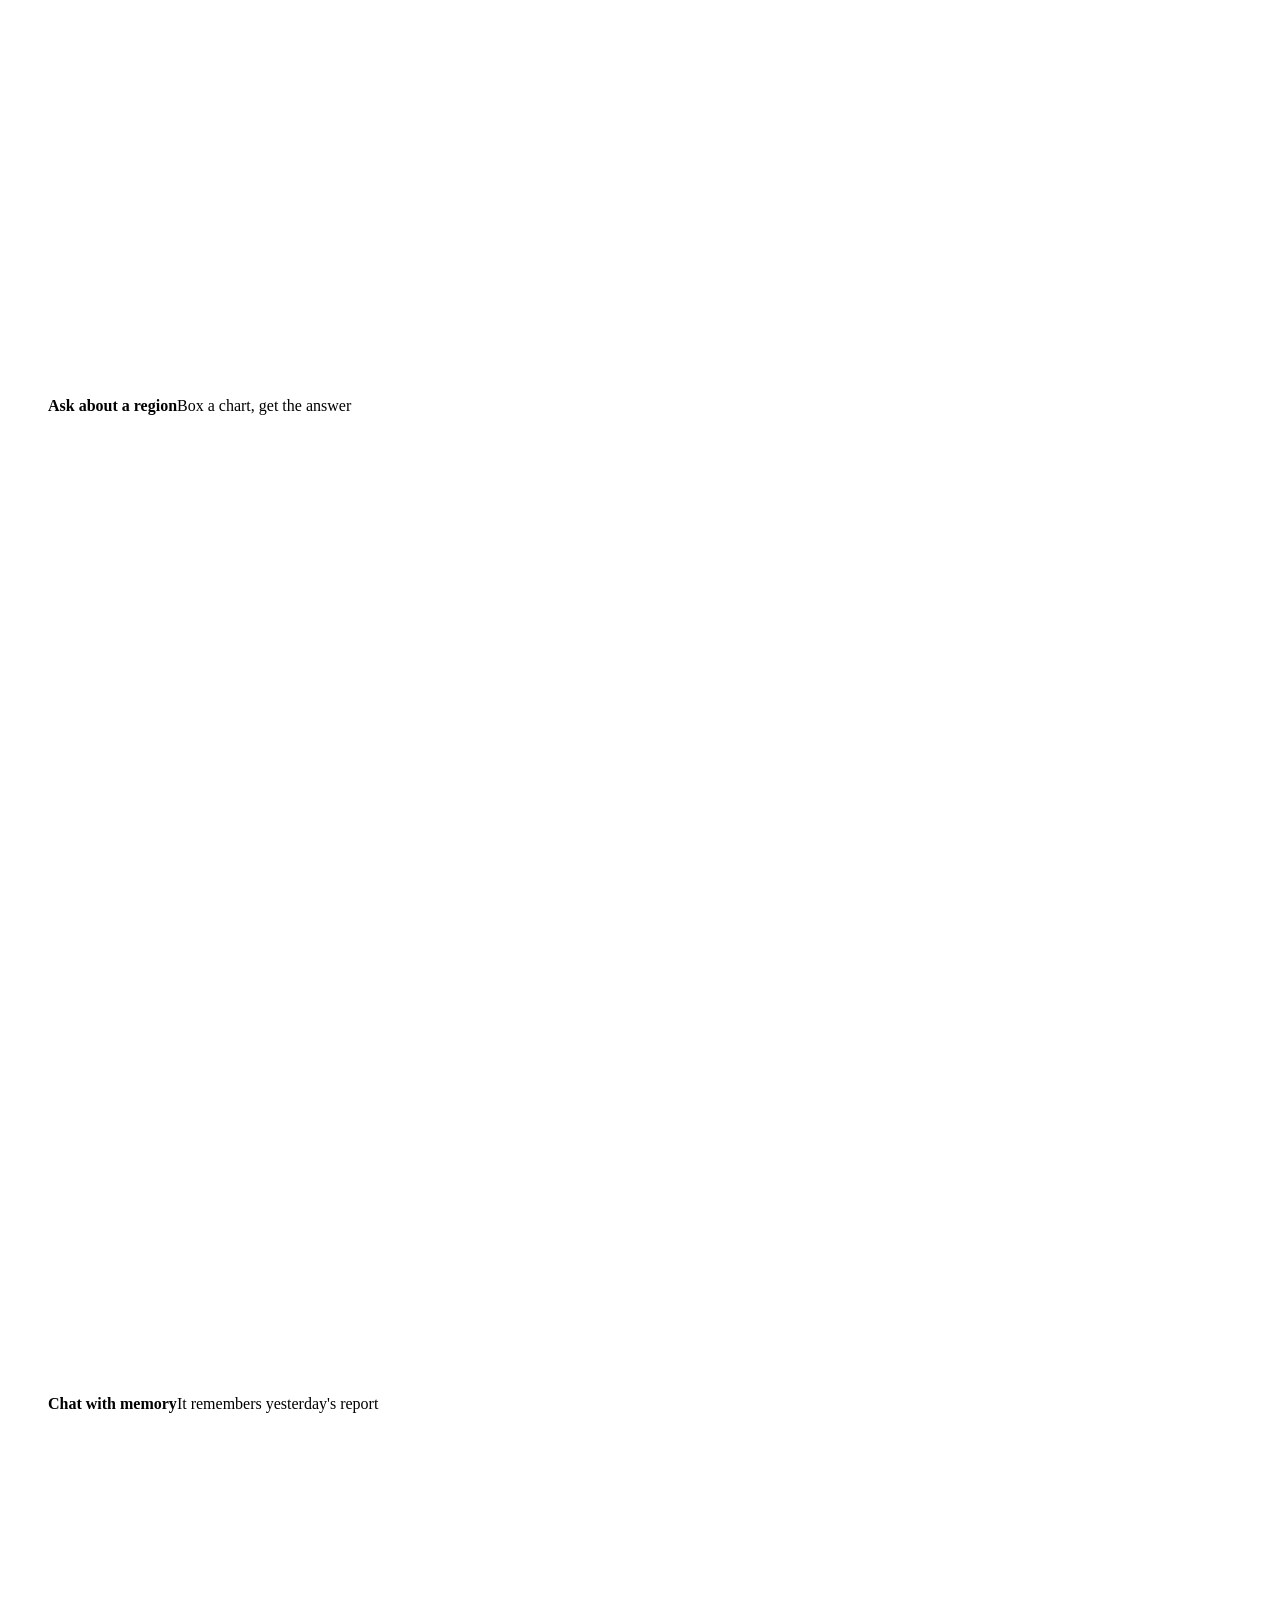
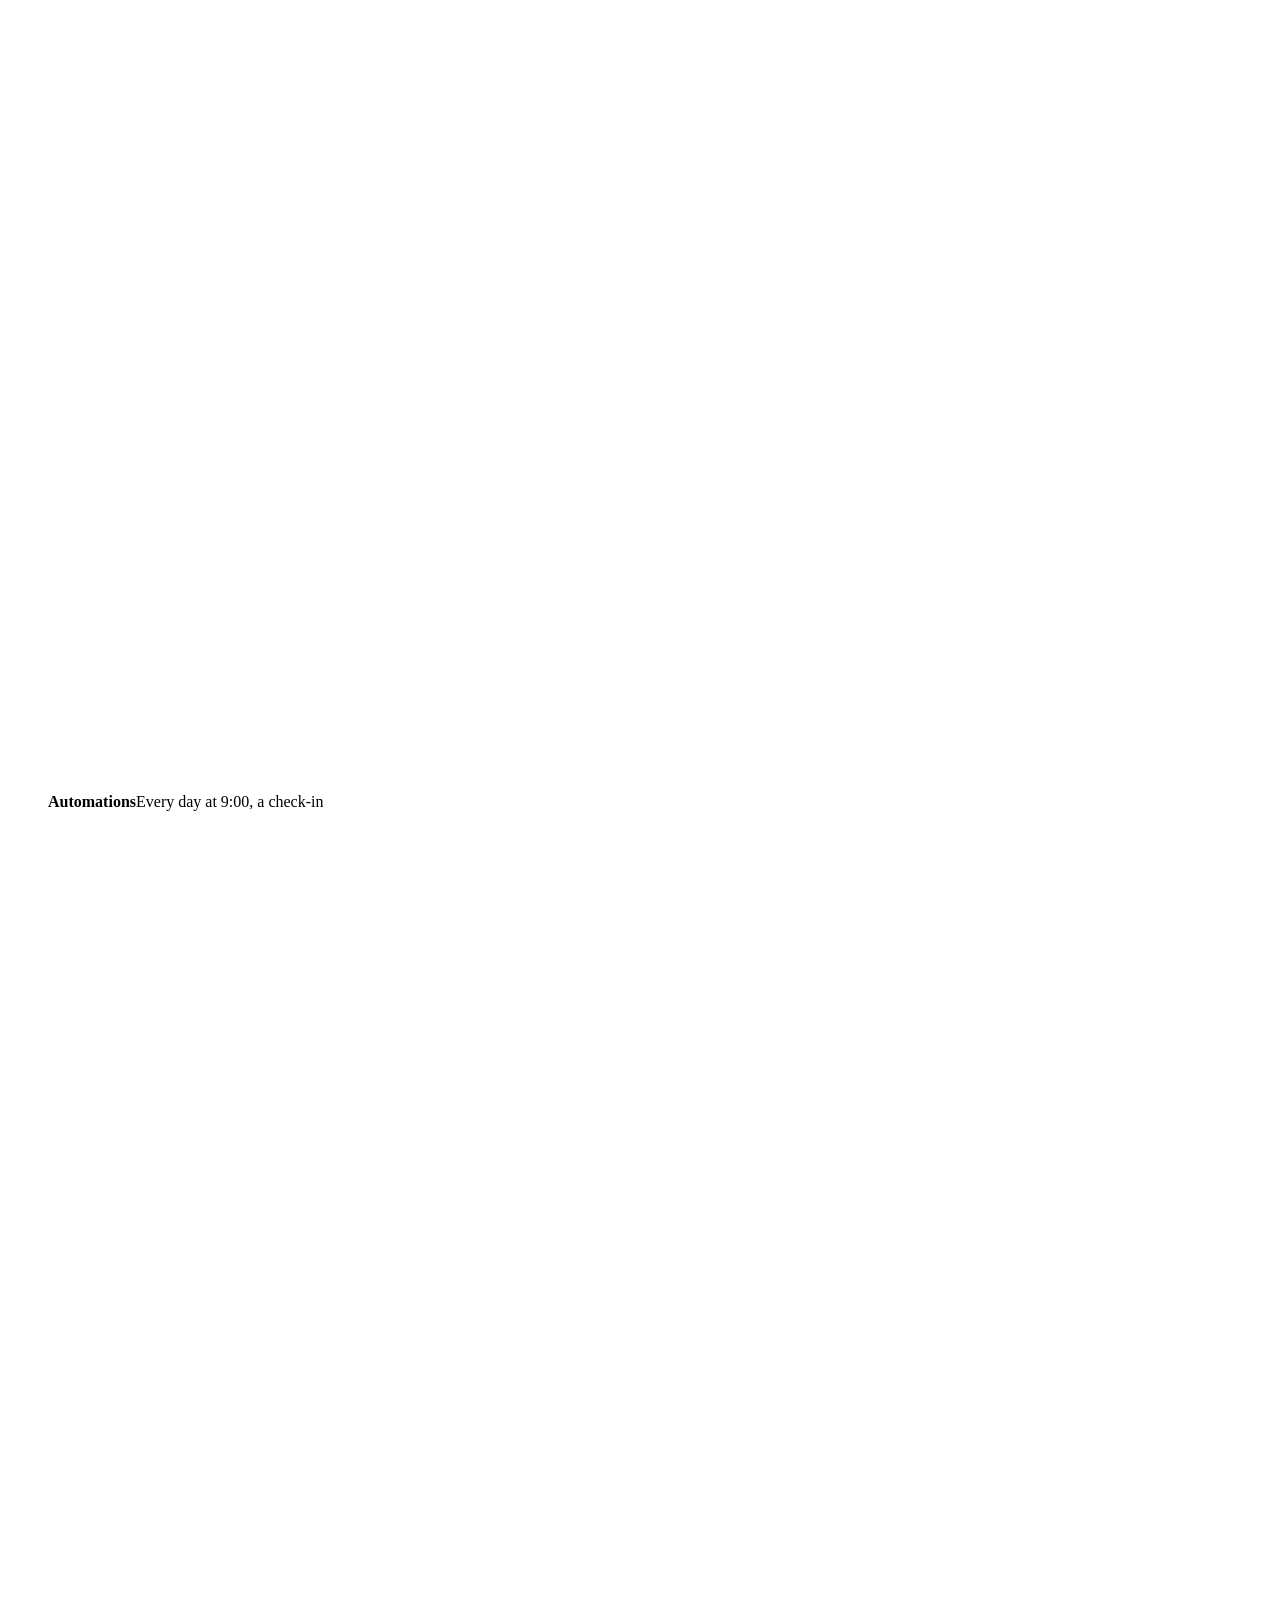
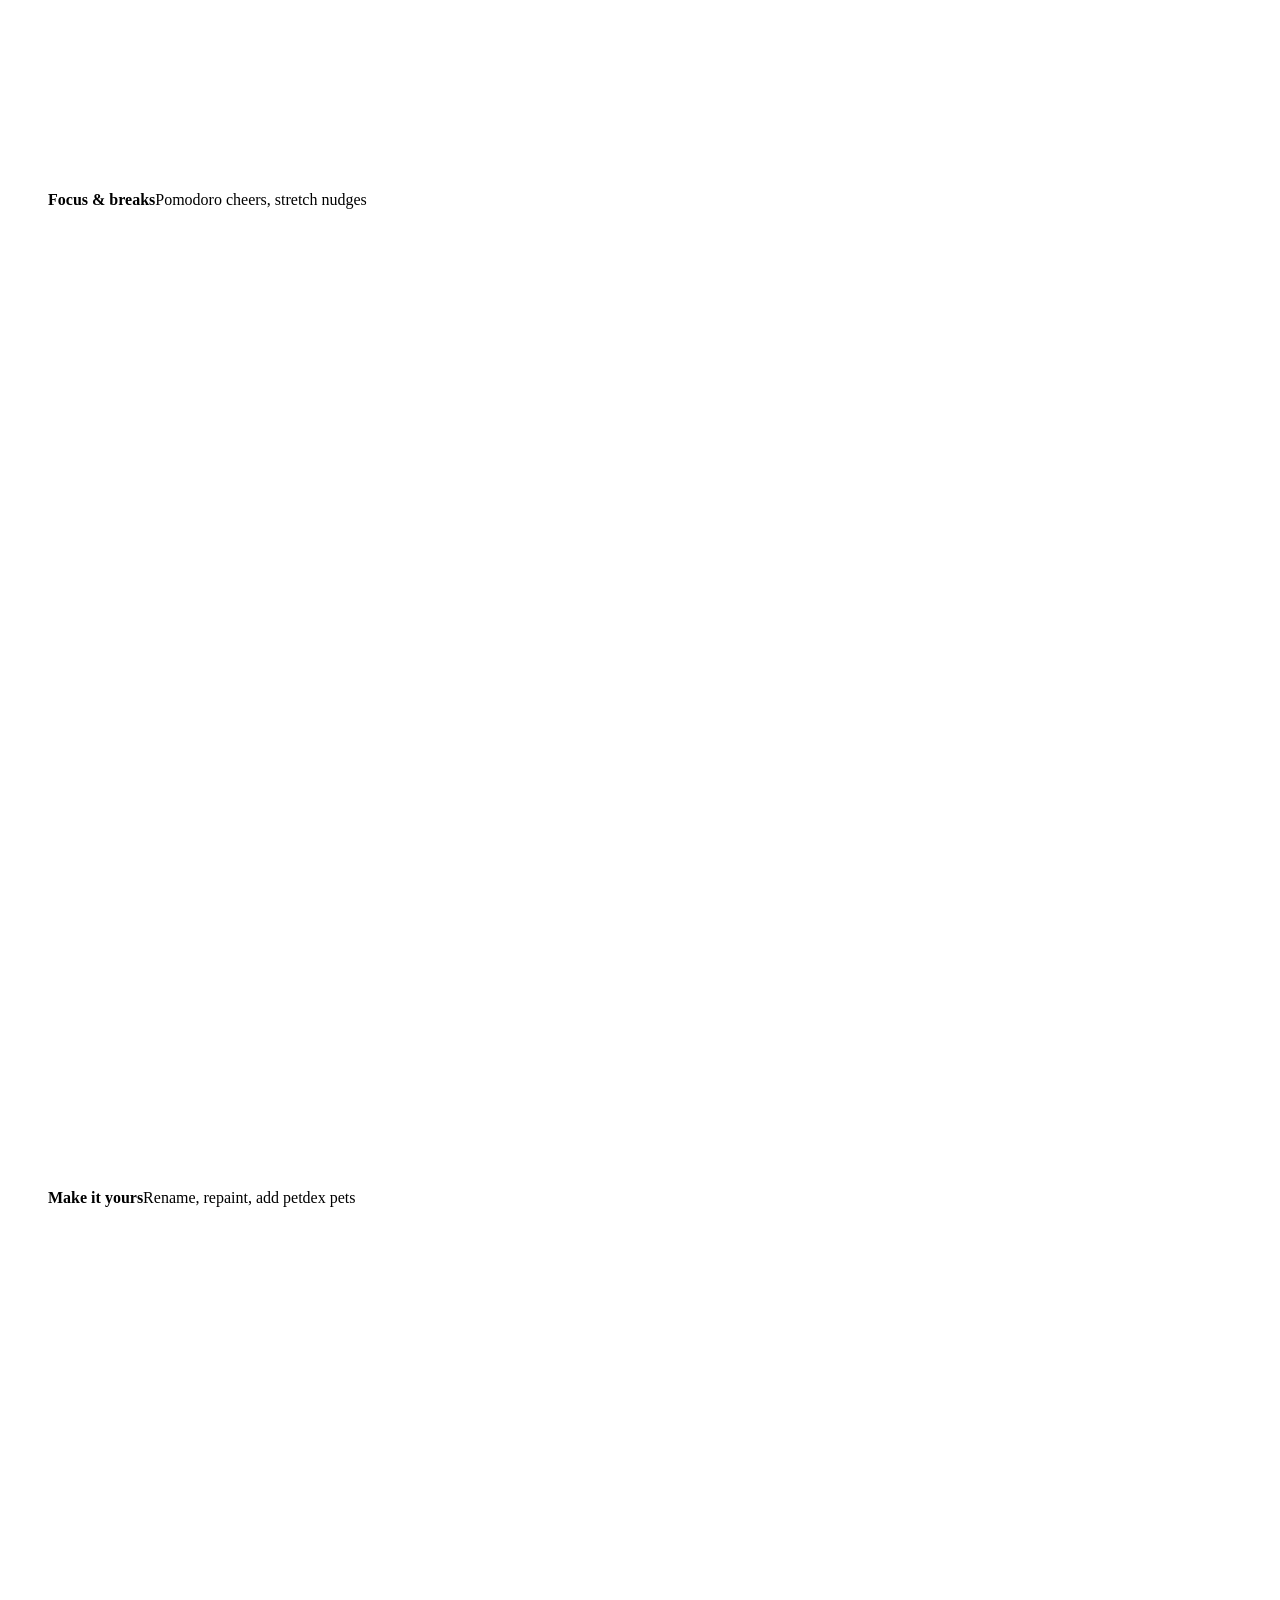
==== commit 9ea5fbe3: "v0.2.0: direct DMG/EXE downloads, Kiiri Cloud coming soon, unsigned-build FAQ Co-Authored-By: Claude" ====
--- a/site/index.html
+++ b/site/index.html
@@ -23,7 +23,7 @@
   <link href="https://fonts.googleapis.com/css2?family=Fredoka:wght@500;600&family=JetBrains+Mono:wght@400;600&family=Nunito:wght@400;600;700;800;900&display=swap" rel="stylesheet">
   <link rel="stylesheet" href="/styles.css?v=7">
   <script type="application/ld+json">
-  {"@context":"https://schema.org","@type":"SoftwareApplication","name":"Kiiri","operatingSystem":"macOS, Windows, Linux","applicationCategory":"DesktopEnhancementApplication","offers":{"@type":"Offer","price":"0","priceCurrency":"USD"},"license":"https://opensource.org/licenses/MIT","url":"https://kiiri.app/"}
+  {"@context":"https://schema.org","@type":"SoftwareApplication","name":"Kiiri","operatingSystem":"macOS, Windows","applicationCategory":"DesktopEnhancementApplication","offers":{"@type":"Offer","price":"0","priceCurrency":"USD"},"license":"https://opensource.org/licenses/MIT","url":"https://kiiri.app/"}
   </script>
 </head>
 <body>
@@ -72,7 +72,7 @@
   <section class="hero" id="download">
     <div class="wrap hero-grid">
       <div>
-        <a class="badge" href="https://github.com/kiiri-app"><b>OPEN SOURCE</b> <span>MIT licensed · macOS, Windows, Linux</span></a>
+        <a class="badge" href="https://github.com/kiiri-app"><b>OPEN SOURCE</b> <span>MIT licensed · macOS, Windows</span></a>
         <h1>A little cat that lives on <span class="hl">your desktop.</span></h1>
         <p class="lede">Kiiri keeps you company while you work, watches your coding agents, and when you ask, looks at your screen and points at the answer.</p>
         <div class="hero-ctas">
@@ -80,10 +80,11 @@
             <svg viewBox="0 0 24 24" aria-hidden="true"><path fill="currentColor" d="M16.4 12.6c0-2.4 2-3.6 2.1-3.7-1.1-1.7-2.9-1.9-3.5-1.9-1.5-.2-2.9.9-3.7.9-.8 0-1.9-.8-3.2-.8-1.6 0-3.1 1-4 2.4-1.7 3-.4 7.4 1.2 9.8.8 1.2 1.8 2.5 3 2.4 1.2 0 1.7-.8 3.2-.8s1.9.8 3.2.8c1.3 0 2.2-1.2 3-2.4.9-1.4 1.3-2.7 1.3-2.8 0 0-2.6-1-2.6-3.9ZM14 5.4c.7-.8 1.1-1.9 1-3-1 0-2.1.7-2.8 1.5-.6.7-1.2 1.8-1 2.9 1 .1 2.1-.6 2.8-1.4Z"/></svg>
             <span data-dl-label>Download for macOS</span>
           </a>
-          <a class="btn ghost" href="#platforms" data-other>Windows &amp; Linux</a>
+          <a class="btn ghost" href="#platforms" data-other>Windows</a>
         </div>
         <p class="hero-meta" id="platforms">
-          <span>Free: 25 AI asks a month included, no key needed. Or use your own key or local models.</span>
+          <span>Free with your own key or local models. Kiiri Cloud is coming soon.</span>
+          <a href="https://github.com/kiiri-app/kiiri-releases/releases/latest/download/Kiiri-mac-intel.dmg">Intel Mac</a>
           <a href="https://github.com/kiiri-app/kiiri-releases/releases/latest">All downloads</a>
         </p>
       </div>
@@ -327,9 +328,9 @@
           <p>Kiiri talks straight to your provider with your key. We never see it. Prefer keys off your laptop? Put them on <a href="https://github.com/kiiri-app">your own proxy</a>.</p>
         </div>
         <div class="p-card">
-          <h3>Kiiri Cloud <span class="tag" style="background:var(--terra-l);color:var(--terra-d)">not stored</span></h3>
+          <h3>Kiiri Cloud <span class="tag" style="background:var(--terra-l);color:var(--terra-d)">coming soon</span></h3>
           <div class="route"><span>Your screen</span><em>→</em><span>Kiiri proxy (in memory)</span><em>→</em><span>model</span></div>
-          <p>The free plan (25 asks a month), Plus and Pro. Screenshots pass through memory and are never written to disk or used for training.</p>
+          <p>The free plan (25 asks a month), Plus and Pro, opening soon. Screenshots will pass through memory only, never written to disk or used for training.</p>
         </div>
       </div>
       <p class="pricing-foot reveal">No telemetry by default. The whole client is open source, so you can <a href="https://github.com/kiiri-app">check for yourself</a>.</p>
@@ -354,9 +355,9 @@
             <h3>Free</h3>
             <p class="for">For trying it out, local-model fans, and anyone with an API key.</p>
             <div class="price"><b>$0</b><span>forever</span></div>
-            <p class="price-note">No credit card, no API key</p>
+            <p class="price-note">No credit card</p>
             <ul>
-              <li>25 AI asks a month on Kiiri Cloud, just your email</li>
+              <li>25 AI asks a month on Kiiri Cloud, just your email (coming soon)</li>
               <li>Every character, animation and pet</li>
               <li>Agent hooks + MCP server</li>
               <li>Ask about screen, region, push-to-talk, chat</li>
@@ -426,7 +427,7 @@
             <tr><td>Sees your screen and points</td><td class="us y">Yes</td><td class="y">Yes</td><td class="n">No</td></tr>
             <tr><td>Reacts to coding agents (hooks + MCP)</td><td class="us y">Yes</td><td class="n">No</td><td class="m">Some</td></tr>
             <tr><td>Fully local mode</td><td class="us y">Yes, with Ollama</td><td class="n">No</td><td class="n">No AI</td></tr>
-            <tr><td>Windows &amp; Linux</td><td class="us y">Yes</td><td class="m">Mostly macOS</td><td class="m">Varies</td></tr>
+            <tr><td>Windows</td><td class="us y">Yes</td><td class="m">Mostly macOS</td><td class="m">Varies</td></tr>
             <tr><td>Open source</td><td class="us y">MIT</td><td class="m">Some</td><td class="m">Some</td></tr>
             <tr><td>Price to get started</td><td class="us y">Free</td><td>Free tier, then ~$20/mo</td><td>Free to ~$4</td></tr>
           </tbody>
@@ -443,7 +444,8 @@
         <h2>Questions people ask.</h2>
       </div>
       <div class="faq reveal">
-        <details open><summary>Is Kiiri really free?</summary><p>Yes. The desktop app is open source under the MIT license, and everything that runs on your machine is free with no time limit. Bring an API key from Anthropic, OpenAI or any compatible provider, or run models locally with Ollama. You also get 25 AI asks a month on Kiiri Cloud with just your email. Plus and Pro add more of what costs us money to run: hosted AI, web research, computer use, voices and sync.</p></details>
+        <details open><summary>Is Kiiri really free?</summary><p>Yes. The desktop app is open source under the MIT license, and everything that runs on your machine is free with no time limit. Bring an API key from Anthropic, OpenAI or any compatible provider, or run models locally with Ollama. Kiiri Cloud is coming soon: 25 free AI asks a month with just your email, no key. Plus and Pro add more of what costs us money to run: hosted AI, web research, computer use, voices and sync.</p></details>
+        <details><summary>macOS or Windows warns me when I open it</summary><p>Our builds aren't code-signed yet (it's on the way), so your system asks once. On macOS, open Kiiri, then go to System Settings → Privacy &amp; Security and click <b>Open Anyway</b>. On Windows, click <b>More info → Run anyway</b> in the SmartScreen box.</p></details>
         <details><summary>Is it always watching my screen?</summary><p>No. Kiiri only captures your screen when you ask: push-to-talk, a typed question, a region you select, or an automation you set up yourself. The cat's eyes following your cursor happens locally and doesn't involve any screenshots.</p></details>
         <details><summary>Which AI models does it use?</summary><p>Your choice. Claude, GPT and any OpenAI-compatible endpoint work with your own key. Local models work through Ollama. Kiiri Cloud picks a good default for you: Claude Haiku on the free plan, Claude Opus on Plus and Pro.</p></details>
         <details><summary>How does it work with Claude Code, Cursor and Codex?</summary><p>Turn on agent monitoring and Kiiri installs small hooks for the agents you use, so it can react when they start working, finish, or need you. It also registers its MCP server, so the agent can make Kiiri talk, point, or look at your screen.</p></details>
@@ -491,6 +493,6 @@
   </div>
 </footer>
 
-<script src="/main.js?v=5" defer></script>
+<script src="/main.js?v=6" defer></script>
 </body>
 </html>
